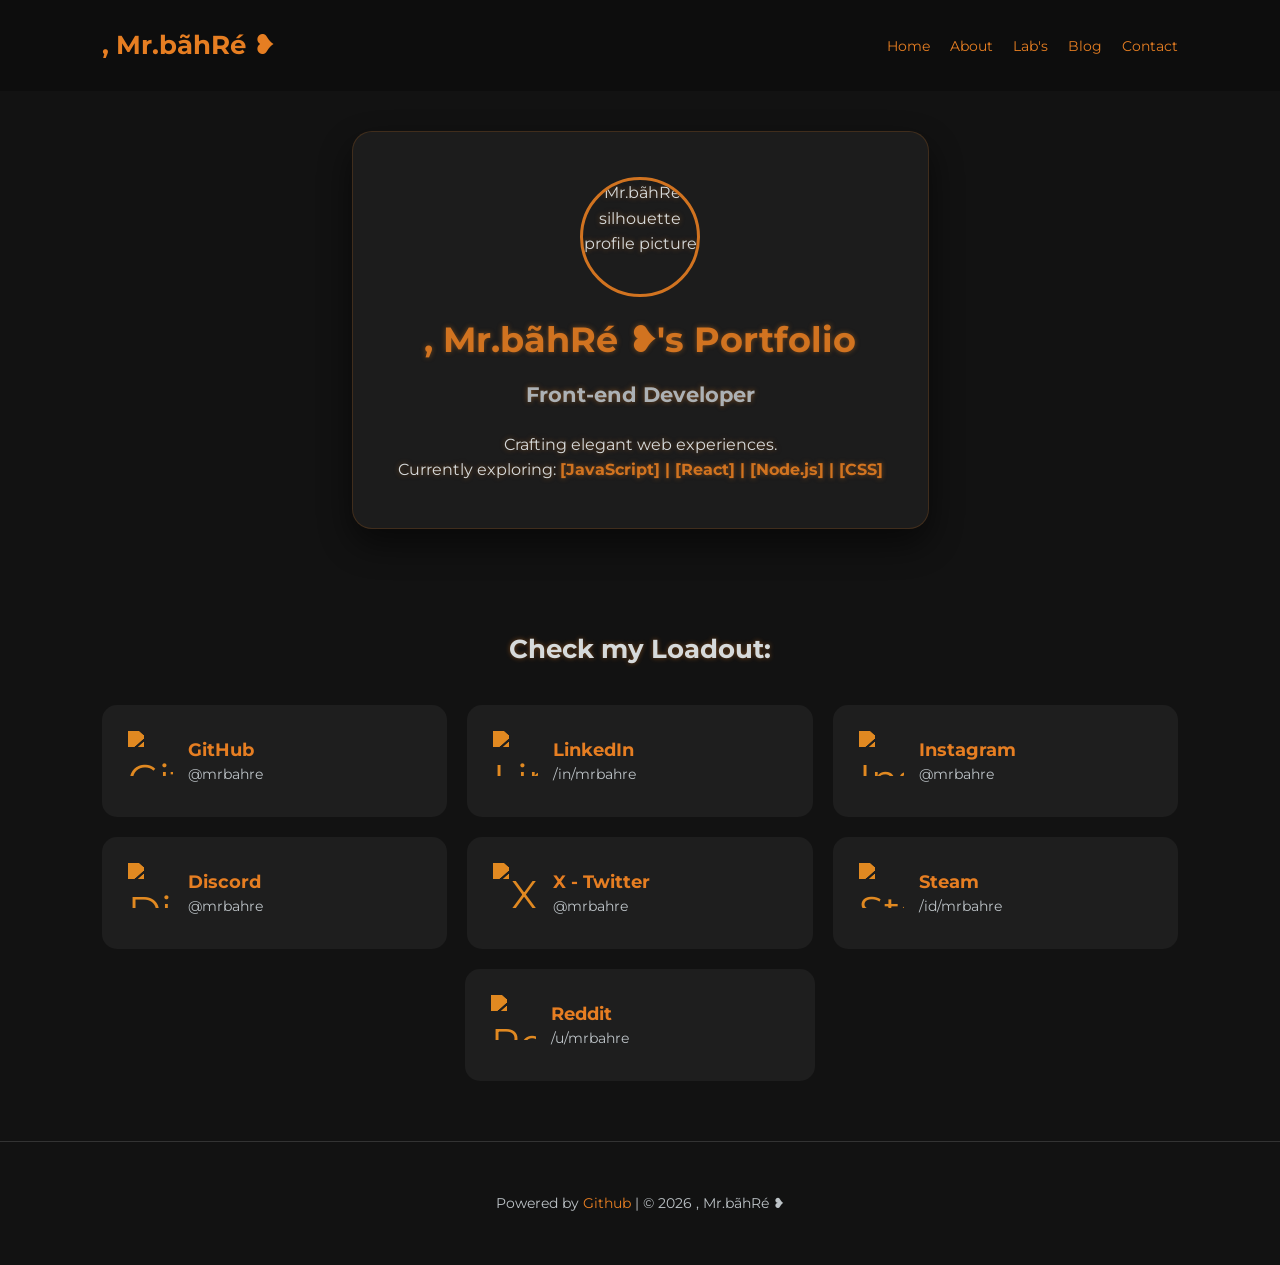
==== index.html @ 29792a6d "Add files via upload" ====
<!DOCTYPE html>
<html lang="en">
<head>
    <meta charset="UTF-8">
    <meta name="viewport" content="width=device-width, initial-scale=1.0">
    <title>Mr.bãhRé | Personal Website</title>
    <link rel="stylesheet" href="style.css">
    <link href="https://fonts.googleapis.com/css2?family=Tajawal:wght@400;700&family=Montserrat:wght@500;700&display=swap" rel="stylesheet">
</head>
<body>

    <header>
        <div class="logo"> , Mr.bãhRé ❥</div>
        <nav>
            <ul class="nav-links">
                <li><a href="index.html">Home</a></li>
                <li><a href="about.html">About</a></li>
                <li><a href="lab.html">Lab's</a></li>
                <li><a href="blog.html">Blog</a></li>
                <li><a href="contact.html">Contact</a></li>
            </ul>
        </nav>
    </header>
 
    <main>
        <section class="hero-section">
            <div class="bio-box">
                <div class="profile-icon-container">
                    <img src="pic/mainPic.jpg"  alt="Mr.bãhRé's silhouette profile picture" class="profile-pic">
                </div>
                <h1> , Mr.bãhRé ❥'s Portfolio</h1>
                <h2 class="subtitle">Front-end Developer</h2>
                <p class="description">
                    Crafting elegant web experiences.<br>
                    Currently exploring: <span class="orange-text">[JavaScript] | [React] | [Node.js] | [CSS]</span>
                </p>
            </div>
        </section>

        <section class="connect-section">
            <h3 id="Check_my_loadout">Check my Loadout:</h3>
            <div class="embed-grid">
                <a href="https://github.com/mrbahre" class="card" target="_blank">
                    <div class="card-icon"><img src="pic/github-mono.svg" alt="GitHub icon" class="social-icon"></div>
                    <div class="card-info"><h4>GitHub</h4><p>@mrbahre</p></div>
                </a>
                <a href="https://linkedin.com/in/mrbahre" class="card" target="_blank">
                    <div class="card-icon"><img src="pic/linkedin.svg" alt="LinkedIn icon" class="social-icon"></div>
                    <div class="card-info"><h4>LinkedIn</h4><p>/in/mrbahre</p></div>
                </a>
                <a href="https://www.instagram.com/mr.bahre/" class="card" target="_blank">
                    <div class="card-icon"><img src="pic/instagram-mono.svg" alt="Instagram icon" class="social-icon"></div>
                    <div class="card-info"><h4>Instagram</h4><p>@mrbahre</p></div>
                </a>
                <a href="https://discord.gg/4SfNv4Xn7c" class="card" target="_blank">
                    <div class="card-icon"><img src="pic/discord-mono.svg" alt="Discord icon" class="social-icon"></div>
                    <div class="card-info"><h4>Discord</h4><p>@mrbahre</p></div>
                </a>
                <a href="https://x.com/mrbahre" class="card" target="_blank">
                    <div class="card-icon"><img src="pic/x-mono.svg" alt="X (Twitter) icon" class="social-icon"></div>
                    <div class="card-info"><h4>X - Twitter</h4><p>@mrbahre</p></div>
                </a>
                <a href="https://steamcommunity.com/id/mrbahre" class="card" target="_blank">
                    <div class="card-icon"><img src="pic/steam-mono.svg" alt="Steam icon" class="social-icon"></div>
                    <div class="card-info"><h4>Steam</h4><p>/id/mrbahre</p></div>
                </a>
                <a href="https://www.reddit.com/user/mrbahre/" class="card reddit-card" target="_blank">
                    <div class="card-icon"><img src="pic/reddit-mono.svg" alt="Reddit icon" class="social-icon"></div>
                    <div class="card-info"><h4>Reddit</h4><p>/u/mrbahre</p></div>
                </a>
            </div>
        </section>
    </main>

    <footer>
         <p>Powered by <a href="https://github.com">Github</a> | © 2026 , Mr.bãhRé ❥</a></p>
    </footer>

</body>
</html>
---- style.css ----
/* الألوان والخطوط الأساسية */
:root {
    --bg-color: #121212;
    --card-bg: #1E1E1E;
    --accent-orange: #E67E22;
    --text-primary: #ECF0F1;
    --text-secondary: #BDC3C7;
}

* {
    margin: 0;
    padding: 0;
    box-sizing: border-box;
}

body {
    background-color: var(--bg-color);
    color: var(--text-primary);
    font-family: 'Montserrat', 'Tajawal', sans-serif;
    line-height: 1.6;
}

/* الترويسة (Header) */
header {
    display: flex;
    justify-content: space-between;
    align-items: center;
    padding: 25px 8%;
    background-color: rgba(0, 0, 0, 0.3);
}

.logo {
    font-size: 1.6rem;
    font-weight: bold;
    color: var(--accent-orange);
}

.nav-links {
    display: flex;
    list-style: none;
}

.nav-links li {
    margin-left: 20px;
}

.nav-links a {
    text-decoration: none;
    color: var(--accent-orange);
    font-size: 0.9rem;
    transition: 0.3s;
}

.nav-links a:hover {
    letter-spacing: 1px;
    filter: brightness(1.2);
    color: var(--text-primary);
}

/* قسم الـ Hero والـ Bio */
.hero-section {
    min-height: 50vh;
    display: flex;
    justify-content: center;
    align-items: center;
    padding: 40px 20px;
    opacity: 0.9;
    text-shadow: 0 0 5px rgba(230, 126, 34, 0.5);
}

.bio-box {
    background-color: var(--card-bg);
    padding: 45px;
    border-radius: 20px;
    text-align: center;
    border: 1px solid rgba(230, 126, 34, 0.2);
    box-shadow: 0 15px 35px rgba(0,0,0,0.6);
    max-width: 650px;
    animation: ledPulse 3s infinite ease-in-out;
    border: 1px solid rgba(230, 126, 34, 0.2);
}

/* تنسيق الـ Profile Picture لتكون دائرية ومناسبة */
.profile-icon-container {
    width: 120px;
    height: 120px;
    margin: 0 auto 15px; 
    border-radius: 50%; 
    overflow: hidden;
    border: 3px solid var(--accent-orange);
}

.profile-pic {
    width: 100%; /* اجعل الصورة تغطي الـ container بالكامل */
    height: 100%;
    object-fit: cover; /* تضمن أن الصورة تملأ الدائرة وتحافظ على أبعادها */
}

h1 {
    font-size: 2.2rem;
    color: var(--accent-orange);
    margin-bottom: 10px;
}

.subtitle {
    font-size: 1.3rem;
    color: var(--text-secondary);
    margin-bottom: 20px;
}

.orange-text {
    color: var(--accent-orange);
    font-weight: bold;
}

/*.cv-button {
    background-color: var(--accent-orange);
    color: white;
    border: none;
    padding: 14px 35px;
    border-radius: 8px;
    font-weight: bold;
    cursor: pointer;
    transition: 0.3s;
    font-size: 1rem;
}*/

.cv-button:hover {
    transform: scale(1.05);
    background-color: #D35400;
}

/* شبكة الروابط السبعة (Responsive Grid) */
.connect-section {
    padding: 60px 8%;
    text-align: center;
}

.connect-section h3 {
    margin-bottom: 35px;
    font-size: 1.6rem;
}

.embed-grid {
    display: flex;
    flex-wrap: wrap;
    justify-content: center;
    gap: 20px;
    max-width: 1200px;
    margin: 0 auto;
}

.card {
    background-color: var(--card-bg);
    padding: 25px;
    border-radius: 15px;
    text-decoration: none;
    color: white;
    display: flex;
    align-items: center;
    flex: 1 1 300px; /* يسمح للبطاقات بالتوسع والتقلص حسب حجم الشاشة */
    max-width: 350px; /* الحد الأقصى لعرض البطاقة */
    gap: 15px;
    border: 1.5px solid transparent;
    transition: 0.4s cubic-bezier(0.175, 0.885, 0.32, 1.275);
}

.card:hover {
    border-color: var(--accent-orange);
    transform: translateY(-8px);
    background-color: #252525;
    box-shadow: 0 10px 20px rgba(230, 126, 34, 0.2);
}

/* تمييز بطاقة Reddit السابعة */
.reddit-card {
    grid-column: span 1; 
}

/* تنسيق الأيقونات الاجتماعية ليكون موحد الحجم وبألوان احترافية (برتقالية) */
.card-icon {
    width: 45px; /* حجم موحد للـ container */
    height: 45px;
    display: flex;
    align-items: center;
    justify-content: center;
    flex-shrink: 0; /* منع الـ container من التقلص */
}

.social-icon {
    width: 100%; /* اجعل الصورة تغطي الـ container */
    height: 100%;
    object-fit: contain; /* للحفاظ على الأبعاد الأصلية للشعار داخل الـ container */
    max-width: 100%;
    max-height: 100%;
    /* حيلة CSS لجعل الشعارات ذات لون برتقالي موحد ومطابق للتصميم */
    /* هذا سيعمل حتى لو كانت الشعارات بالألوان الأصلية (مثل شعار Reddit البرتقالي أو شعار Steam الأزرق) */
    filter: brightness(0) saturate(100%) invert(56%) sepia(87%) saturate(1067%) hue-rotate(352deg) brightness(96%) contrast(83%);
    /* اللون البرتقالي هو #E67E22. هذا الفلتر يقرب هذا اللون. */
}

.card-info {
    text-align: left;
}

.card-info h4 {
    color: var(--accent-orange);
    font-size: 1.1rem;
}

.card-info p {
    font-size: 0.85rem;
    color: var(--text-secondary);
}

/* التذييل (Footer) */
footer {
    padding: 50px;
    text-align: center;
    border-top: 1px solid #333;
    font-size: 0.9rem;
    color: var(--text-secondary);
}

footer a {
    color: var(--accent-orange);
    text-decoration: none;
}

/* الهواتف: ترتيب العناصر فوق بعضها */
@media (max-width: 600px) {
    header {
        flex-direction: column;
        gap: 15px;
    }
    .embed-grid {
        grid-template-columns: 1fr;
    }
}
/* أنميشن التوهج*/
@keyframes ledPulse {
    0% {
        box-shadow: 0 0 15px rgba(230, 126, 34, 0.3);
    }
    50% {
        box-shadow: 0 0 35px rgba(230, 126, 34, 0.8);
    }
    100% {
        box-shadow: 0 0 15px rgba(230, 126, 34, 0.3);
    }
}
#Check_my_loadout {
    opacity: 0.9;
    text-shadow: 0 0 5px rgba(230, 126, 34, 0.5);
}



/*=========================================The blog section--------------------------------------------------*/
/* تنسيق الحاوية الأساسية لصفحة المدونة */
.blog-page-container {
    padding: 60px 8%;
    max-width: 1200px;
    margin: 0 auto;
}

/* حاوية البطاقات (Flexbox) */
.github-style-grid {
    display: flex;
    flex-wrap: wrap; /* يسمح للبطاقات بالنزول لسطر جديد إذا صغرت الشاشة */
    gap: 20px;
    margin-top: 30px;
}

/* تصميم البطاقة (تشبه GitHub Repo) */
.repo-card {
    display: flex; /* وضع الصورة والنص جنباً إلى جنب */
    align-items: flex-start; 
    flex: 1 1 450px; /* البطاقة تأخذ مساحة مرنة، ولا يقل عرضها عن 450px إن أمكن */
    background-color: var(--card-bg);
    border: 1px solid #30363d; /* لون إطار خفيف يشبه GitHub الداكن */
    border-radius: 8px;
    padding: 20px;
    text-decoration: none;
    transition: 0.4s cubic-bezier(0.175, 0.885, 0.32, 1.275);
}

.repo-card:hover {
    border-color: var(--accent-orange);
    background-color: #252525;
    transform: translateY(-8px);
    box-shadow: 0 10px 20px rgba(230, 126, 34, 0.15);
}

/* الصورة التوضيحية على اليسار */
.repo-img-box {
    flex-shrink: 0; /* يمنع الصورة من الانضغاط */
    width: 60px;
    height: 60px;
    margin-right: 20px; /* مسافة بين الصورة والنص (لأن الاتجاه ltr) */
    background-color: #2d333b;
    border-radius: 6px;
    overflow: hidden;
    display: flex;
    justify-content: center;
    align-items: center;
}

.repo-img-box img {
    width: 70%;
    height: 70%;
    object-fit: contain;
}

/* محتوى البطاقة (العنوان والوصف) */
.repo-content {
    display: flex;
    flex-direction: column;
}

.repo-title {
    color: var(--accent-orange);
    font-size: 1.2rem;
    margin-bottom: 8px;
    font-weight: bold;
}

.repo-desc {
    color: var(--text-secondary);
    font-size: 0.9rem;
    line-height: 1.5;
    margin-bottom: 15px;
}

/* التاجز (Tags) في أسفل البطاقة */
.repo-tags {
    display: flex;
    gap: 10px;
}

.tag {
    font-size: 0.75rem;
    color: #8b949e;
    border: 1px solid #30363d;
    padding: 3px 10px;
    border-radius: 12px;
    font-family: 'Courier New', monospace;
}

/* تجاوب البطاقات مع شاشات الهواتف */
@media (max-width: 600px) {
    .repo-card {
        flex-direction: column; /* جعل الصورة فوق النص في الموبايل */
        flex: 1 1 100%;
    }
    .repo-img-box {
        margin-right: 0;
        margin-bottom: 15px;
    }
}
.repo-desc {
    display: -webkit-box;
    -webkit-line-clamp: 3; /* يحدد عدد الأسطر التي تظهر (مثلاً 3 أسطر فقط ثم ...) */
    -webkit-box-orient: vertical;
    overflow: hidden;
}

/*--------------------------------------content of blogs--------------------------------------------------*/
.post-page {
    background-color: #0d1117;
}

.post-content-container {
    width: 90%;
    max-width: 1400px;
    margin: 40px auto;
    padding: 0 25px;
    background-color: var(--card-bg);
    border-radius: 20px;
    padding: 60px 40px;
}

.post-header {
    text-align: center;
    margin-bottom: 50px;
    border-bottom: 1px solid #30363d;
    padding-bottom: 30px;
}

.post-category {
    color: var(--accent-orange);
    text-transform: uppercase;
    font-size: 0.8rem;
    letter-spacing: 2px;
}

.post-main-title {
    font-size: 3rem;
    margin: 15px 0;
    line-height: 1.2;
    display: flex;
    text-align: center;
    font-size: 3.5rem;
    line-height: 1.2;
    margin: 20px 0; 
    color: var(--accent-orange);
    width: 100%; 
}
@media (max-width: 768px) {
    .post-main-title {
        font-size: 2rem; 
    }
    .post-header-container {
        width: 95%; 
        padding: 40px 20px; 
    }
}

.post-meta {
    color: #8b949e;
    font-size: 0.9rem;
}

/* جسم المقال */
.full-post-body {
    font-size: 1.15rem;
    line-height: 1.8;
    color: #c9d1d9;
}

.full-post-body h2 {
    color: var(--accent-orange);
    margin: 40px 0 20px;
    font-size: 1.8rem;
}

.full-post-body p {
    margin-bottom: 25px;
}

.full-post-body blockquote {
    border-left: 4px solid var(--accent-orange);
    padding: 20px;
    background: #161b22;
    font-style: italic;
    margin: 30px 0;
}

/* الجدول التاريخي */
.history-table {
    width: 100%;
    border-collapse: collapse;
    margin: 30px 0;
}

.history-table th, .history-table td {
    border: 1px solid #30363d;
    padding: 15px;
    text-align: left;
}

.history-table th {
    background-color: #161b22;
    color: var(--accent-orange);
}

/* كود برمجي (Inline Code) */
code {
    font-family: 'Fira Code', monospace;
    background: #2d333b;
    padding: 2px 6px;
    border-radius: 4px;
    color: #ff7b72;
}


/*--------------------------------------About Page Styles--------------------------------------------------*/

/* حاوية الـ Terminal الرئيسية */
.terminal-container {
    margin-top: 20px; 
    margin-bottom: 50px;
    background-color: var(--bg-tertiary); 
    border: 1px solid var(--border-color); 
    border-radius: 12px;
    overflow: hidden;
    box-shadow: 0 10px 30px rgba(0,0,0,0.5);
}
.terminal-header {
    background-color: var(--bg-secondary); 
    padding: 12px 20px;
    border-bottom: 1px solid var(--border-color);
    display: flex;
    align-items: center;
}
.terminal-buttons {
    display: flex;
    gap: 8px;
    margin-right: 20px;
}

.terminal-buttons span {
    width: 12px;
    height: 12px;
    border-radius: 50%;
}
/* تأثير ألوان الأزرار الحقيقية */
.terminal-buttons .close { background-color: #ff5f56; }
.terminal-buttons .minimize { background-color: #ffbd2e; }
.terminal-buttons .maximize { background-color: #27c93f; }

.terminal-title {
    /* استخدام الرمادي الفاتح للنص الفرعي */
    color: var(--text-secondary); 
    font-size: 0.9rem;
    flex-grow: 1;
    text-align: center;
}

/* جسم الـ Terminal (الأسطر البرمجية) */
.terminal-body {
    padding: 25px;
    color: var(--text-primary); 
    line-height: 1.6;
}

/* الـ Prompt ($) والمؤشر */
.prompt {
    /* استخدام البرتقالي الفانسي الخاص بنا (Accent Orange) */
    color: var(--accent-orange); 
    font-weight: bold;
    margin-right: 8px;
}

/* الاستجابة (النصوص الناتجة) */
.response {
    margin-left: 20px;
    margin-bottom: 20px;
    color: var(--text-secondary); 
    margin-bottom: 20px;
}

/* الاستجابة الروابط */
.response-link {
    margin-left: 20px;
    margin-bottom: 0;
}

.response-link a {
    /* لون أزرق هادئ مستقر للروابط داخل الـ Terminal (لم يحدد له var) */
    color: #58a6ff; 
    text-decoration: none;
}

.response-link a:hover {
    text-decoration: underline;
}

/* الاقتباس */
.response.quote {
    /* الاقتباس بالبرتقالي الفانسي */
    color: var(--accent-orange); 
    font-style: italic;
}

/* المؤشر الوامض (Cursor) */
.cursor {
    display: inline-block;
    width: 8px;
    
    /* المؤشر بالبرتقالي الفانسي */
    background-color: var(--accent-orange); 
    
    animation: blink 1s infinite;
}

@keyframes blink {
    50% { opacity: 0; }
}

/* ضمان استخدام خط monospace في كل مكان داخل الـ Terminal */
.monospace {
    font-family: 'Courier New', Courier, monospace;
}
/* نصوص الحالة (تحميل النظام) - برتقالي نيون خفيف */
.status-load {
    color: var(--accent-orange);
    opacity: 0.8;
    margin-bottom: 5px;
}

/* نصوص النجاح (السجل) - رمادي فاتح */
.response.status-success {
    color: var(--text-secondary); /* رمادي فاتح للإجابات */
}

/* نصوص الجلب (الـ API) - أزرق هادئ (نفس لون الروابط) */
.response.status-fetch {
    color: #58a6ff; 
}

/* رسالة الختام - رمادي متوسط */
.response.status-final {
    color: var(--text-secondary);
    font-style: italic;
    margin-top: 20px;
}

/**--------------------------------------Lab Page Styles--------------------------------------------------*/

/* --- تنسيقات المشاريع (The Lab) الموحدة (باستخدام var) --- */

.projects-container {
    margin-top: 100px;
    margin-bottom: 50px;
    padding: 0 20px;
}

.lab-status {
    color: var(--accent-orange);
    opacity: 0.8;
    margin-bottom: 30px;
}

/* --- الـ CSS Grid المكونة من 3 أعمدة --- */
.projects-grid {
    display: grid;
    grid-template-columns: repeat(3, 1fr); /* 3 أعمدة متساوية */
    gap: 30px; /* المسافة بين البطاقات */
}

/* --- بطاقة المشروع الأساسية --- */
.project-card {
    background-color: var(--bg-tertiary); /* رمادي فانسي داكن */
    border: 1px solid var(--border-color); /* حدود رمادية متوسطة */
    border-radius: 12px;
    padding: 25px;
    display: flex;
    flex-direction: column;
    justify-content: space-between;
    transition: all 0.3s ease;
    box-shadow: 0 4px 15px rgba(0,0,0,0.3);
}

/* تأثير التوهج عند مرور الفأرة (Glow) */
.project-card:hover {
    border-color: var(--accent-orange); /* الحدود تصبح برتقالية */
    transform: translateY(-5px); /* البطاقة ترتفع قليلاً */
    box-shadow: 0 10px 30px rgba(var(--accent-orange-rgb), 0.3); /* توهج برتقالي */
}

.card-header {
    display: flex;
    justify-content: space-between;
    align-items: center;
    margin-bottom: 15px;
}

.card-header h3 {
    color: var(--accent-orange);
    font-size: 1.2rem;
    margin: 0;
}

/* تات المهارات (اللغة) */
.tech-stack span {
    font-size: 0.8rem;
    color: var(--text-secondary);
    margin-right: 8px;
}

.card-desc p {
    color: var(--text-primary);
    line-height: 1.5;
    margin-top: 10px;
}

/* --- الأزرار الموحدة (باستخدام var) --- */
.card-actions {
    display: flex;
    gap: 15px;
    margin-top: 20px;
}

/* الزر الأساسي (Demo) */
.btn-primary {
    background-color: var(--accent-orange);
    color: #111; /* نص داكن على خلفية برتقالية */
    padding: 10px 18px;
    border-radius: 6px;
    text-decoration: none;
    font-weight: bold;
    border: 2px solid var(--accent-orange);
    transition: background 0.3s ease;
}

.btn-primary:hover {
    background-color: rgba(var(--accent-orange-rgb), 0.8);
}

/* الزر الفرعي (Code) */
.btn-outline {
    background-color: transparent;
    color: var(--text-secondary);
    padding: 10px 18px;
    border-radius: 6px;
    text-decoration: none;
    font-weight: bold;
    border: 2px solid var(--border-color); /* حدود رمادية */
    transition: all 0.3s ease;
}

.btn-outline:hover {
    color: var(--text-primary);
    border-color: var(--text-primary);
    background-color: var(--bg-secondary);
}

/* --- تاغات الحالة --- */
.status-tag {
    font-size: 0.75rem;
    padding: 4px 10px;
    border-radius: 20px;
    font-weight: bold;
}

.status-tag.stable {
    background-color: #2ea44f; /* أخضر ستايل جيت هاب */
    color: #fff;
}
.status-tag.beta {
    background-color: var(--accent-orange); /* برتقالي فانسي الخاص بنا */
    color: #111;
}
.status-tag.experiment {
    background-color: #fca321; /* برتقالي داكن */
    color: #fff;
}
.status-tag.ui-project {
    background-color: #58a6ff; /* أزرق ستايل جيت هاب */
    color: #fff;
}

/* تحسينات لضمان التناسق (Responsive Grid) - اختيارية */
@media (max-width: 900px) {
    .projects-grid {
        grid-template-columns: repeat(2, 1fr); /* عمودين في الشاشات الأصغر */
    }
}
@media (max-width: 600px) {
    .projects-grid {
        grid-template-columns: 1fr; /* عمود واحد في الشاشات الصغيرة جداً */
    }
}


/*--------------------------------------Contact Page Styles--------------------------------------------------*/
/* --- تنسيقات صفحة التواصل (Contact Node) --- */

.contact-container {
    margin-top: 100px;
    text-align: center;
}

.section-subtitle {
    color: var(--text-secondary);
    margin-bottom: 40px;
    font-size: 0.9rem;
}

.contact-grid {
    display: grid;
    grid-template-columns: repeat(3, 1fr);
    gap: 25px;
    margin-bottom: 50px;
}

/* تصميم الكارت كزر تفاعلي */
.contact-card {
    background-color: var(--bg-tertiary);
    border: 1px solid var(--border-color);
    padding: 30px;
    border-radius: 15px;
    text-decoration: none;
    transition: all 0.3s cubic-bezier(0.175, 0.885, 0.32, 1.275);
    display: flex;
    flex-direction: column;
    align-items: center;
}

.contact-card:hover {
    transform: scale(1.05);
    border-color: var(--accent-orange);
    box-shadow: 0 0 20px rgba(var(--accent-orange-rgb), 0.2);
}

.card-icon {
    font-size: 2.5rem;
    margin-bottom: 15px;
}

.contact-card h3 {
    color: var(--accent-orange);
    margin-bottom: 10px;
}

.contact-card p {
    color: var(--text-secondary);
    font-size: 0.85rem;
    margin-bottom: 15px;
}

.card-status {
    font-size: 0.8rem;
    color: var(--text-primary);
    background: var(--bg-secondary);
    padding: 5px 12px;
    border-radius: 5px;
}

/* بار الروابط السفلية */
.social-links-bar {
    margin-top: 30px;
    color: var(--text-secondary);
    font-size: 0.9rem;
}

.social-links-bar a {
    color: var(--text-primary);
    text-decoration: none;
    margin: 0 10px;
    transition: color 0.3s;
}

.social-links-bar a:hover {
    color: var(--accent-orange);
}

/* تحسين الاستجابة للموبايل */
@media (max-width: 800px) {
    .contact-grid { grid-template-columns: 1fr; }
}
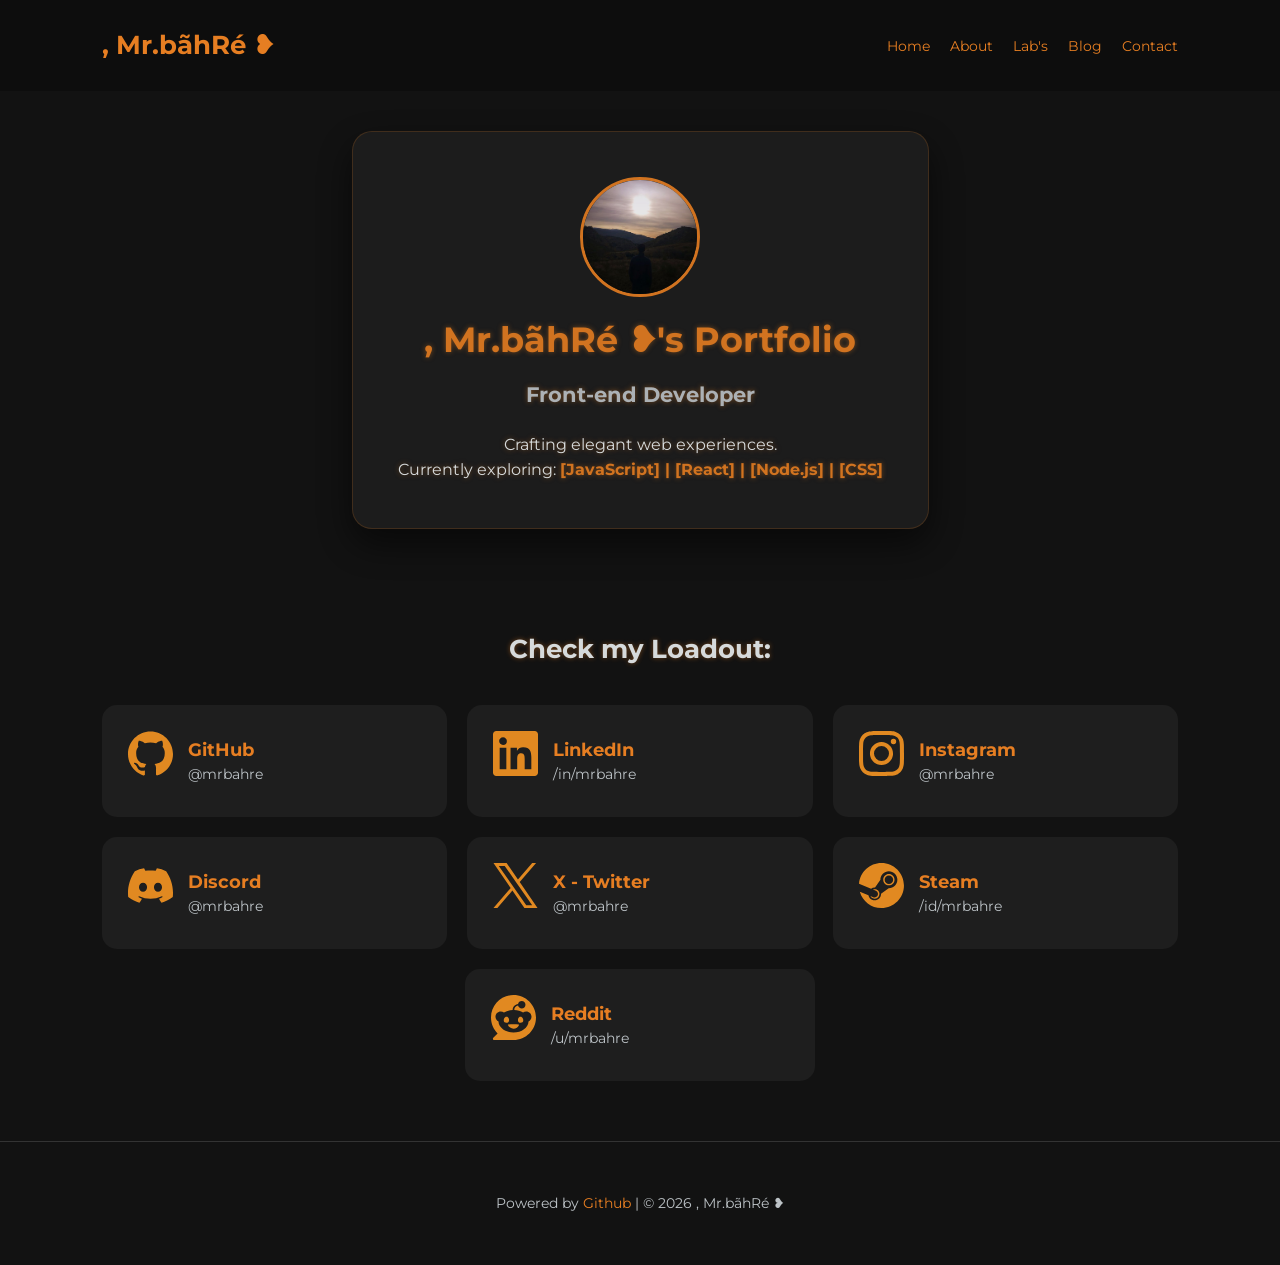
==== commit b0c3951b: "Initial commit" ====
--- a/index.html
+++ b/index.html
@@ -1,80 +1,98 @@
-<!DOCTYPE html>
-<html lang="en">
-<head>
-    <meta charset="UTF-8">
-    <meta name="viewport" content="width=device-width, initial-scale=1.0">
-    <title>Mr.bãhRé | Personal Website</title>
-    <link rel="stylesheet" href="style.css">
-    <link href="https://fonts.googleapis.com/css2?family=Tajawal:wght@400;700&family=Montserrat:wght@500;700&display=swap" rel="stylesheet">
-</head>
-<body>
-
-    <header>
-        <div class="logo"> , Mr.bãhRé ❥</div>
-        <nav>
-            <ul class="nav-links">
-                <li><a href="index.html">Home</a></li>
-                <li><a href="about.html">About</a></li>
-                <li><a href="lab.html">Lab's</a></li>
-                <li><a href="blog.html">Blog</a></li>
-                <li><a href="contact.html">Contact</a></li>
-            </ul>
-        </nav>
-    </header>
- 
-    <main>
-        <section class="hero-section">
-            <div class="bio-box">
-                <div class="profile-icon-container">
-                    <img src="pic/mainPic.jpg"  alt="Mr.bãhRé's silhouette profile picture" class="profile-pic">
-                </div>
-                <h1> , Mr.bãhRé ❥'s Portfolio</h1>
-                <h2 class="subtitle">Front-end Developer</h2>
-                <p class="description">
-                    Crafting elegant web experiences.<br>
-                    Currently exploring: <span class="orange-text">[JavaScript] | [React] | [Node.js] | [CSS]</span>
-                </p>
-            </div>
-        </section>
-
-        <section class="connect-section">
-            <h3 id="Check_my_loadout">Check my Loadout:</h3>
-            <div class="embed-grid">
-                <a href="https://github.com/mrbahre" class="card" target="_blank">
-                    <div class="card-icon"><img src="pic/github-mono.svg" alt="GitHub icon" class="social-icon"></div>
-                    <div class="card-info"><h4>GitHub</h4><p>@mrbahre</p></div>
-                </a>
-                <a href="https://linkedin.com/in/mrbahre" class="card" target="_blank">
-                    <div class="card-icon"><img src="pic/linkedin.svg" alt="LinkedIn icon" class="social-icon"></div>
-                    <div class="card-info"><h4>LinkedIn</h4><p>/in/mrbahre</p></div>
-                </a>
-                <a href="https://www.instagram.com/mr.bahre/" class="card" target="_blank">
-                    <div class="card-icon"><img src="pic/instagram-mono.svg" alt="Instagram icon" class="social-icon"></div>
-                    <div class="card-info"><h4>Instagram</h4><p>@mrbahre</p></div>
-                </a>
-                <a href="https://discord.gg/4SfNv4Xn7c" class="card" target="_blank">
-                    <div class="card-icon"><img src="pic/discord-mono.svg" alt="Discord icon" class="social-icon"></div>
-                    <div class="card-info"><h4>Discord</h4><p>@mrbahre</p></div>
-                </a>
-                <a href="https://x.com/mrbahre" class="card" target="_blank">
-                    <div class="card-icon"><img src="pic/x-mono.svg" alt="X (Twitter) icon" class="social-icon"></div>
-                    <div class="card-info"><h4>X - Twitter</h4><p>@mrbahre</p></div>
-                </a>
-                <a href="https://steamcommunity.com/id/mrbahre" class="card" target="_blank">
-                    <div class="card-icon"><img src="pic/steam-mono.svg" alt="Steam icon" class="social-icon"></div>
-                    <div class="card-info"><h4>Steam</h4><p>/id/mrbahre</p></div>
-                </a>
-                <a href="https://www.reddit.com/user/mrbahre/" class="card reddit-card" target="_blank">
-                    <div class="card-icon"><img src="pic/reddit-mono.svg" alt="Reddit icon" class="social-icon"></div>
-                    <div class="card-info"><h4>Reddit</h4><p>/u/mrbahre</p></div>
-                </a>
-            </div>
-        </section>
-    </main>
-
-    <footer>
-         <p>Powered by <a href="https://github.com">Github</a> | © 2026 , Mr.bãhRé ❥</a></p>
-    </footer>
-
-</body>
+<!DOCTYPE html>
+<html lang="en">
+<head>
+    <meta charset="UTF-8">
+    <meta name="viewport" content="width=device-width, initial-scale=1.0">
+    <title>Mr.bãhRé | Personal Website</title>
+    <link rel="stylesheet" href="style.css">
+    <link href="https://fonts.googleapis.com/css2?family=Tajawal:wght@400;700&family=Montserrat:wght@500;700&display=swap" rel="stylesheet">
+    <link rel="icon" href="data:image/svg+xml,<svg xmlns=%22http://www.w3.org/2000/svg%22 viewBox=%220 0 100 100%22><text y=%22.9em%22 font-size=%2290%22>💡</text></svg>">
+<!-- SEO Primary -->
+    <meta name="title" content="Mr.bãhRé | Frontend UI Architect & UX Designer">
+    <meta name="description" content="Explore the digital lab of Mr.bãhRé. Specializing in interactive Terminal UIs, CSS animations, and high-end Discord community design.">
+    <meta name="keywords" content="Frontend Developer, UI/UX Design, CSS Art, Discord Server Architect, Web Development, Portfolio">
+
+<!-- Open Graph (For Discord/Facebook Previews) -->
+    <meta property="og:type" content="website">
+    <meta property="og:url" content="[https://mrbahre.github.io/My_WebSite/](https://mrbahre.github.io/My_WebSite/)">
+    <meta property="og:title" content="Mr.bãhRé's Digital Lab 💡">
+    <meta property="og:description" content="Step into a terminal-inspired world of frontend magic. Check my latest UI/UX experiments.">
+    <meta property="og:image" content="pic/mainPic.jpg"> 
+
+<!-- Twitter -->
+    <meta property="twitter:card" content="summary_large_image">
+    <meta property="twitter:title" content="Mr.bãhRé | UI/UX Architect">
+    <meta property="twitter:description" content="Building the future of web interfaces. Live logs and projects inside.">
+    <meta property="twitter:image" content="pic/mainPic.jpg">
+</head>
+<body>
+
+    <header>
+        <div class="logo"> , Mr.bãhRé ❥</div>
+        <nav>
+            <ul class="nav-links">
+                <li><a href="index.html">Home</a></li>
+                <li><a href="about.html">About</a></li>
+                <li><a href="lab.html">Lab's</a></li>
+                <li><a href="blog.html">Blog</a></li>
+                <li><a href="contact.html">Contact</a></li>
+            </ul>
+        </nav>
+    </header>
+ 
+    <main>
+        <section class="hero-section">
+            <div class="bio-box">
+                <div class="profile-icon-container">
+                    <img src="pic/mainPic.jpg"  alt="Mr.bãhRé's silhouette profile picture" class="profile-pic">
+                </div>
+                <h1> , Mr.bãhRé ❥'s Portfolio</h1>
+                <h2 class="subtitle">Front-end Developer</h2>
+                <p class="description">
+                    Crafting elegant web experiences.<br>
+                    Currently exploring: <span class="orange-text">[JavaScript] | [React] | [Node.js] | [CSS]</span>
+                </p>
+            </div>
+        </section>
+
+        <section class="connect-section">
+            <h3 id="Check_my_loadout">Check my Loadout:</h3>
+            <div class="embed-grid">
+                <a href="https://github.com/mrbahre" class="card" target="_blank">
+                    <div class="card-icon"><img src="pic/github-mono.svg" alt="GitHub icon" class="social-icon"></div>
+                    <div class="card-info"><h4>GitHub</h4><p>@mrbahre</p></div>
+                </a>
+                <a href="https://linkedin.com/in/mrbahre" class="card" target="_blank">
+                    <div class="card-icon"><img src="pic/linkedin.svg" alt="LinkedIn icon" class="social-icon"></div>
+                    <div class="card-info"><h4>LinkedIn</h4><p>/in/mrbahre</p></div>
+                </a>
+                <a href="https://www.instagram.com/mr.bahre/" class="card" target="_blank">
+                    <div class="card-icon"><img src="pic/instagram-mono.svg" alt="Instagram icon" class="social-icon"></div>
+                    <div class="card-info"><h4>Instagram</h4><p>@mrbahre</p></div>
+                </a>
+                <a href="https://discord.gg/4SfNv4Xn7c" class="card" target="_blank">
+                    <div class="card-icon"><img src="pic/discord-mono.svg" alt="Discord icon" class="social-icon"></div>
+                    <div class="card-info"><h4>Discord</h4><p>@mrbahre</p></div>
+                </a>
+                <a href="https://x.com/mrbahre" class="card" target="_blank">
+                    <div class="card-icon"><img src="pic/x-mono.svg" alt="X (Twitter) icon" class="social-icon"></div>
+                    <div class="card-info"><h4>X - Twitter</h4><p>@mrbahre</p></div>
+                </a>
+                <a href="https://steamcommunity.com/id/mrbahre" class="card" target="_blank">
+                    <div class="card-icon"><img src="pic/steam-mono.svg" alt="Steam icon" class="social-icon"></div>
+                    <div class="card-info"><h4>Steam</h4><p>/id/mrbahre</p></div>
+                </a>
+                <a href="https://www.reddit.com/user/mrbahre/" class="card reddit-card" target="_blank">
+                    <div class="card-icon"><img src="pic/reddit-mono.svg" alt="Reddit icon" class="social-icon"></div>
+                    <div class="card-info"><h4>Reddit</h4><p>/u/mrbahre</p></div>
+                </a>
+            </div>
+        </section>
+    </main>
+
+    <footer>
+         <p>Powered by <a href="https://github.com">Github</a> | © 2026 , Mr.bãhRé ❥</a></p>
+    </footer>
+
+</body>
 </html>
--- a/style.css
+++ b/style.css
@@ -1,842 +1,842 @@
-/* الألوان والخطوط الأساسية */
-:root {
-    --bg-color: #121212;
-    --card-bg: #1E1E1E;
-    --accent-orange: #E67E22;
-    --text-primary: #ECF0F1;
-    --text-secondary: #BDC3C7;
-}
-
-* {
-    margin: 0;
-    padding: 0;
-    box-sizing: border-box;
-}
-
-body {
-    background-color: var(--bg-color);
-    color: var(--text-primary);
-    font-family: 'Montserrat', 'Tajawal', sans-serif;
-    line-height: 1.6;
-}
-
-/* الترويسة (Header) */
-header {
-    display: flex;
-    justify-content: space-between;
-    align-items: center;
-    padding: 25px 8%;
-    background-color: rgba(0, 0, 0, 0.3);
-}
-
-.logo {
-    font-size: 1.6rem;
-    font-weight: bold;
-    color: var(--accent-orange);
-}
-
-.nav-links {
-    display: flex;
-    list-style: none;
-}
-
-.nav-links li {
-    margin-left: 20px;
-}
-
-.nav-links a {
-    text-decoration: none;
-    color: var(--accent-orange);
-    font-size: 0.9rem;
-    transition: 0.3s;
-}
-
-.nav-links a:hover {
-    letter-spacing: 1px;
-    filter: brightness(1.2);
-    color: var(--text-primary);
-}
-
-/* قسم الـ Hero والـ Bio */
-.hero-section {
-    min-height: 50vh;
-    display: flex;
-    justify-content: center;
-    align-items: center;
-    padding: 40px 20px;
-    opacity: 0.9;
-    text-shadow: 0 0 5px rgba(230, 126, 34, 0.5);
-}
-
-.bio-box {
-    background-color: var(--card-bg);
-    padding: 45px;
-    border-radius: 20px;
-    text-align: center;
-    border: 1px solid rgba(230, 126, 34, 0.2);
-    box-shadow: 0 15px 35px rgba(0,0,0,0.6);
-    max-width: 650px;
-    animation: ledPulse 3s infinite ease-in-out;
-    border: 1px solid rgba(230, 126, 34, 0.2);
-}
-
-/* تنسيق الـ Profile Picture لتكون دائرية ومناسبة */
-.profile-icon-container {
-    width: 120px;
-    height: 120px;
-    margin: 0 auto 15px; 
-    border-radius: 50%; 
-    overflow: hidden;
-    border: 3px solid var(--accent-orange);
-}
-
-.profile-pic {
-    width: 100%; /* اجعل الصورة تغطي الـ container بالكامل */
-    height: 100%;
-    object-fit: cover; /* تضمن أن الصورة تملأ الدائرة وتحافظ على أبعادها */
-}
-
-h1 {
-    font-size: 2.2rem;
-    color: var(--accent-orange);
-    margin-bottom: 10px;
-}
-
-.subtitle {
-    font-size: 1.3rem;
-    color: var(--text-secondary);
-    margin-bottom: 20px;
-}
-
-.orange-text {
-    color: var(--accent-orange);
-    font-weight: bold;
-}
-
-/*.cv-button {
-    background-color: var(--accent-orange);
-    color: white;
-    border: none;
-    padding: 14px 35px;
-    border-radius: 8px;
-    font-weight: bold;
-    cursor: pointer;
-    transition: 0.3s;
-    font-size: 1rem;
-}*/
-
-.cv-button:hover {
-    transform: scale(1.05);
-    background-color: #D35400;
-}
-
-/* شبكة الروابط السبعة (Responsive Grid) */
-.connect-section {
-    padding: 60px 8%;
-    text-align: center;
-}
-
-.connect-section h3 {
-    margin-bottom: 35px;
-    font-size: 1.6rem;
-}
-
-.embed-grid {
-    display: flex;
-    flex-wrap: wrap;
-    justify-content: center;
-    gap: 20px;
-    max-width: 1200px;
-    margin: 0 auto;
-}
-
-.card {
-    background-color: var(--card-bg);
-    padding: 25px;
-    border-radius: 15px;
-    text-decoration: none;
-    color: white;
-    display: flex;
-    align-items: center;
-    flex: 1 1 300px; /* يسمح للبطاقات بالتوسع والتقلص حسب حجم الشاشة */
-    max-width: 350px; /* الحد الأقصى لعرض البطاقة */
-    gap: 15px;
-    border: 1.5px solid transparent;
-    transition: 0.4s cubic-bezier(0.175, 0.885, 0.32, 1.275);
-}
-
-.card:hover {
-    border-color: var(--accent-orange);
-    transform: translateY(-8px);
-    background-color: #252525;
-    box-shadow: 0 10px 20px rgba(230, 126, 34, 0.2);
-}
-
-/* تمييز بطاقة Reddit السابعة */
-.reddit-card {
-    grid-column: span 1; 
-}
-
-/* تنسيق الأيقونات الاجتماعية ليكون موحد الحجم وبألوان احترافية (برتقالية) */
-.card-icon {
-    width: 45px; /* حجم موحد للـ container */
-    height: 45px;
-    display: flex;
-    align-items: center;
-    justify-content: center;
-    flex-shrink: 0; /* منع الـ container من التقلص */
-}
-
-.social-icon {
-    width: 100%; /* اجعل الصورة تغطي الـ container */
-    height: 100%;
-    object-fit: contain; /* للحفاظ على الأبعاد الأصلية للشعار داخل الـ container */
-    max-width: 100%;
-    max-height: 100%;
-    /* حيلة CSS لجعل الشعارات ذات لون برتقالي موحد ومطابق للتصميم */
-    /* هذا سيعمل حتى لو كانت الشعارات بالألوان الأصلية (مثل شعار Reddit البرتقالي أو شعار Steam الأزرق) */
-    filter: brightness(0) saturate(100%) invert(56%) sepia(87%) saturate(1067%) hue-rotate(352deg) brightness(96%) contrast(83%);
-    /* اللون البرتقالي هو #E67E22. هذا الفلتر يقرب هذا اللون. */
-}
-
-.card-info {
-    text-align: left;
-}
-
-.card-info h4 {
-    color: var(--accent-orange);
-    font-size: 1.1rem;
-}
-
-.card-info p {
-    font-size: 0.85rem;
-    color: var(--text-secondary);
-}
-
-/* التذييل (Footer) */
-footer {
-    padding: 50px;
-    text-align: center;
-    border-top: 1px solid #333;
-    font-size: 0.9rem;
-    color: var(--text-secondary);
-}
-
-footer a {
-    color: var(--accent-orange);
-    text-decoration: none;
-}
-
-/* الهواتف: ترتيب العناصر فوق بعضها */
-@media (max-width: 600px) {
-    header {
-        flex-direction: column;
-        gap: 15px;
-    }
-    .embed-grid {
-        grid-template-columns: 1fr;
-    }
-}
-/* أنميشن التوهج*/
-@keyframes ledPulse {
-    0% {
-        box-shadow: 0 0 15px rgba(230, 126, 34, 0.3);
-    }
-    50% {
-        box-shadow: 0 0 35px rgba(230, 126, 34, 0.8);
-    }
-    100% {
-        box-shadow: 0 0 15px rgba(230, 126, 34, 0.3);
-    }
-}
-#Check_my_loadout {
-    opacity: 0.9;
-    text-shadow: 0 0 5px rgba(230, 126, 34, 0.5);
-}
-
-
-
-/*=========================================The blog section--------------------------------------------------*/
-/* تنسيق الحاوية الأساسية لصفحة المدونة */
-.blog-page-container {
-    padding: 60px 8%;
-    max-width: 1200px;
-    margin: 0 auto;
-}
-
-/* حاوية البطاقات (Flexbox) */
-.github-style-grid {
-    display: flex;
-    flex-wrap: wrap; /* يسمح للبطاقات بالنزول لسطر جديد إذا صغرت الشاشة */
-    gap: 20px;
-    margin-top: 30px;
-}
-
-/* تصميم البطاقة (تشبه GitHub Repo) */
-.repo-card {
-    display: flex; /* وضع الصورة والنص جنباً إلى جنب */
-    align-items: flex-start; 
-    flex: 1 1 450px; /* البطاقة تأخذ مساحة مرنة، ولا يقل عرضها عن 450px إن أمكن */
-    background-color: var(--card-bg);
-    border: 1px solid #30363d; /* لون إطار خفيف يشبه GitHub الداكن */
-    border-radius: 8px;
-    padding: 20px;
-    text-decoration: none;
-    transition: 0.4s cubic-bezier(0.175, 0.885, 0.32, 1.275);
-}
-
-.repo-card:hover {
-    border-color: var(--accent-orange);
-    background-color: #252525;
-    transform: translateY(-8px);
-    box-shadow: 0 10px 20px rgba(230, 126, 34, 0.15);
-}
-
-/* الصورة التوضيحية على اليسار */
-.repo-img-box {
-    flex-shrink: 0; /* يمنع الصورة من الانضغاط */
-    width: 60px;
-    height: 60px;
-    margin-right: 20px; /* مسافة بين الصورة والنص (لأن الاتجاه ltr) */
-    background-color: #2d333b;
-    border-radius: 6px;
-    overflow: hidden;
-    display: flex;
-    justify-content: center;
-    align-items: center;
-}
-
-.repo-img-box img {
-    width: 70%;
-    height: 70%;
-    object-fit: contain;
-}
-
-/* محتوى البطاقة (العنوان والوصف) */
-.repo-content {
-    display: flex;
-    flex-direction: column;
-}
-
-.repo-title {
-    color: var(--accent-orange);
-    font-size: 1.2rem;
-    margin-bottom: 8px;
-    font-weight: bold;
-}
-
-.repo-desc {
-    color: var(--text-secondary);
-    font-size: 0.9rem;
-    line-height: 1.5;
-    margin-bottom: 15px;
-}
-
-/* التاجز (Tags) في أسفل البطاقة */
-.repo-tags {
-    display: flex;
-    gap: 10px;
-}
-
-.tag {
-    font-size: 0.75rem;
-    color: #8b949e;
-    border: 1px solid #30363d;
-    padding: 3px 10px;
-    border-radius: 12px;
-    font-family: 'Courier New', monospace;
-}
-
-/* تجاوب البطاقات مع شاشات الهواتف */
-@media (max-width: 600px) {
-    .repo-card {
-        flex-direction: column; /* جعل الصورة فوق النص في الموبايل */
-        flex: 1 1 100%;
-    }
-    .repo-img-box {
-        margin-right: 0;
-        margin-bottom: 15px;
-    }
-}
-.repo-desc {
-    display: -webkit-box;
-    -webkit-line-clamp: 3; /* يحدد عدد الأسطر التي تظهر (مثلاً 3 أسطر فقط ثم ...) */
-    -webkit-box-orient: vertical;
-    overflow: hidden;
-}
-
-/*--------------------------------------content of blogs--------------------------------------------------*/
-.post-page {
-    background-color: #0d1117;
-}
-
-.post-content-container {
-    width: 90%;
-    max-width: 1400px;
-    margin: 40px auto;
-    padding: 0 25px;
-    background-color: var(--card-bg);
-    border-radius: 20px;
-    padding: 60px 40px;
-}
-
-.post-header {
-    text-align: center;
-    margin-bottom: 50px;
-    border-bottom: 1px solid #30363d;
-    padding-bottom: 30px;
-}
-
-.post-category {
-    color: var(--accent-orange);
-    text-transform: uppercase;
-    font-size: 0.8rem;
-    letter-spacing: 2px;
-}
-
-.post-main-title {
-    font-size: 3rem;
-    margin: 15px 0;
-    line-height: 1.2;
-    display: flex;
-    text-align: center;
-    font-size: 3.5rem;
-    line-height: 1.2;
-    margin: 20px 0; 
-    color: var(--accent-orange);
-    width: 100%; 
-}
-@media (max-width: 768px) {
-    .post-main-title {
-        font-size: 2rem; 
-    }
-    .post-header-container {
-        width: 95%; 
-        padding: 40px 20px; 
-    }
-}
-
-.post-meta {
-    color: #8b949e;
-    font-size: 0.9rem;
-}
-
-/* جسم المقال */
-.full-post-body {
-    font-size: 1.15rem;
-    line-height: 1.8;
-    color: #c9d1d9;
-}
-
-.full-post-body h2 {
-    color: var(--accent-orange);
-    margin: 40px 0 20px;
-    font-size: 1.8rem;
-}
-
-.full-post-body p {
-    margin-bottom: 25px;
-}
-
-.full-post-body blockquote {
-    border-left: 4px solid var(--accent-orange);
-    padding: 20px;
-    background: #161b22;
-    font-style: italic;
-    margin: 30px 0;
-}
-
-/* الجدول التاريخي */
-.history-table {
-    width: 100%;
-    border-collapse: collapse;
-    margin: 30px 0;
-}
-
-.history-table th, .history-table td {
-    border: 1px solid #30363d;
-    padding: 15px;
-    text-align: left;
-}
-
-.history-table th {
-    background-color: #161b22;
-    color: var(--accent-orange);
-}
-
-/* كود برمجي (Inline Code) */
-code {
-    font-family: 'Fira Code', monospace;
-    background: #2d333b;
-    padding: 2px 6px;
-    border-radius: 4px;
-    color: #ff7b72;
-}
-
-
-/*--------------------------------------About Page Styles--------------------------------------------------*/
-
-/* حاوية الـ Terminal الرئيسية */
-.terminal-container {
-    margin-top: 20px; 
-    margin-bottom: 50px;
-    background-color: var(--bg-tertiary); 
-    border: 1px solid var(--border-color); 
-    border-radius: 12px;
-    overflow: hidden;
-    box-shadow: 0 10px 30px rgba(0,0,0,0.5);
-}
-.terminal-header {
-    background-color: var(--bg-secondary); 
-    padding: 12px 20px;
-    border-bottom: 1px solid var(--border-color);
-    display: flex;
-    align-items: center;
-}
-.terminal-buttons {
-    display: flex;
-    gap: 8px;
-    margin-right: 20px;
-}
-
-.terminal-buttons span {
-    width: 12px;
-    height: 12px;
-    border-radius: 50%;
-}
-/* تأثير ألوان الأزرار الحقيقية */
-.terminal-buttons .close { background-color: #ff5f56; }
-.terminal-buttons .minimize { background-color: #ffbd2e; }
-.terminal-buttons .maximize { background-color: #27c93f; }
-
-.terminal-title {
-    /* استخدام الرمادي الفاتح للنص الفرعي */
-    color: var(--text-secondary); 
-    font-size: 0.9rem;
-    flex-grow: 1;
-    text-align: center;
-}
-
-/* جسم الـ Terminal (الأسطر البرمجية) */
-.terminal-body {
-    padding: 25px;
-    color: var(--text-primary); 
-    line-height: 1.6;
-}
-
-/* الـ Prompt ($) والمؤشر */
-.prompt {
-    /* استخدام البرتقالي الفانسي الخاص بنا (Accent Orange) */
-    color: var(--accent-orange); 
-    font-weight: bold;
-    margin-right: 8px;
-}
-
-/* الاستجابة (النصوص الناتجة) */
-.response {
-    margin-left: 20px;
-    margin-bottom: 20px;
-    color: var(--text-secondary); 
-    margin-bottom: 20px;
-}
-
-/* الاستجابة الروابط */
-.response-link {
-    margin-left: 20px;
-    margin-bottom: 0;
-}
-
-.response-link a {
-    /* لون أزرق هادئ مستقر للروابط داخل الـ Terminal (لم يحدد له var) */
-    color: #58a6ff; 
-    text-decoration: none;
-}
-
-.response-link a:hover {
-    text-decoration: underline;
-}
-
-/* الاقتباس */
-.response.quote {
-    /* الاقتباس بالبرتقالي الفانسي */
-    color: var(--accent-orange); 
-    font-style: italic;
-}
-
-/* المؤشر الوامض (Cursor) */
-.cursor {
-    display: inline-block;
-    width: 8px;
-    
-    /* المؤشر بالبرتقالي الفانسي */
-    background-color: var(--accent-orange); 
-    
-    animation: blink 1s infinite;
-}
-
-@keyframes blink {
-    50% { opacity: 0; }
-}
-
-/* ضمان استخدام خط monospace في كل مكان داخل الـ Terminal */
-.monospace {
-    font-family: 'Courier New', Courier, monospace;
-}
-/* نصوص الحالة (تحميل النظام) - برتقالي نيون خفيف */
-.status-load {
-    color: var(--accent-orange);
-    opacity: 0.8;
-    margin-bottom: 5px;
-}
-
-/* نصوص النجاح (السجل) - رمادي فاتح */
-.response.status-success {
-    color: var(--text-secondary); /* رمادي فاتح للإجابات */
-}
-
-/* نصوص الجلب (الـ API) - أزرق هادئ (نفس لون الروابط) */
-.response.status-fetch {
-    color: #58a6ff; 
-}
-
-/* رسالة الختام - رمادي متوسط */
-.response.status-final {
-    color: var(--text-secondary);
-    font-style: italic;
-    margin-top: 20px;
-}
-
-/**--------------------------------------Lab Page Styles--------------------------------------------------*/
-
-/* --- تنسيقات المشاريع (The Lab) الموحدة (باستخدام var) --- */
-
-.projects-container {
-    margin-top: 100px;
-    margin-bottom: 50px;
-    padding: 0 20px;
-}
-
-.lab-status {
-    color: var(--accent-orange);
-    opacity: 0.8;
-    margin-bottom: 30px;
-}
-
-/* --- الـ CSS Grid المكونة من 3 أعمدة --- */
-.projects-grid {
-    display: grid;
-    grid-template-columns: repeat(3, 1fr); /* 3 أعمدة متساوية */
-    gap: 30px; /* المسافة بين البطاقات */
-}
-
-/* --- بطاقة المشروع الأساسية --- */
-.project-card {
-    background-color: var(--bg-tertiary); /* رمادي فانسي داكن */
-    border: 1px solid var(--border-color); /* حدود رمادية متوسطة */
-    border-radius: 12px;
-    padding: 25px;
-    display: flex;
-    flex-direction: column;
-    justify-content: space-between;
-    transition: all 0.3s ease;
-    box-shadow: 0 4px 15px rgba(0,0,0,0.3);
-}
-
-/* تأثير التوهج عند مرور الفأرة (Glow) */
-.project-card:hover {
-    border-color: var(--accent-orange); /* الحدود تصبح برتقالية */
-    transform: translateY(-5px); /* البطاقة ترتفع قليلاً */
-    box-shadow: 0 10px 30px rgba(var(--accent-orange-rgb), 0.3); /* توهج برتقالي */
-}
-
-.card-header {
-    display: flex;
-    justify-content: space-between;
-    align-items: center;
-    margin-bottom: 15px;
-}
-
-.card-header h3 {
-    color: var(--accent-orange);
-    font-size: 1.2rem;
-    margin: 0;
-}
-
-/* تات المهارات (اللغة) */
-.tech-stack span {
-    font-size: 0.8rem;
-    color: var(--text-secondary);
-    margin-right: 8px;
-}
-
-.card-desc p {
-    color: var(--text-primary);
-    line-height: 1.5;
-    margin-top: 10px;
-}
-
-/* --- الأزرار الموحدة (باستخدام var) --- */
-.card-actions {
-    display: flex;
-    gap: 15px;
-    margin-top: 20px;
-}
-
-/* الزر الأساسي (Demo) */
-.btn-primary {
-    background-color: var(--accent-orange);
-    color: #111; /* نص داكن على خلفية برتقالية */
-    padding: 10px 18px;
-    border-radius: 6px;
-    text-decoration: none;
-    font-weight: bold;
-    border: 2px solid var(--accent-orange);
-    transition: background 0.3s ease;
-}
-
-.btn-primary:hover {
-    background-color: rgba(var(--accent-orange-rgb), 0.8);
-}
-
-/* الزر الفرعي (Code) */
-.btn-outline {
-    background-color: transparent;
-    color: var(--text-secondary);
-    padding: 10px 18px;
-    border-radius: 6px;
-    text-decoration: none;
-    font-weight: bold;
-    border: 2px solid var(--border-color); /* حدود رمادية */
-    transition: all 0.3s ease;
-}
-
-.btn-outline:hover {
-    color: var(--text-primary);
-    border-color: var(--text-primary);
-    background-color: var(--bg-secondary);
-}
-
-/* --- تاغات الحالة --- */
-.status-tag {
-    font-size: 0.75rem;
-    padding: 4px 10px;
-    border-radius: 20px;
-    font-weight: bold;
-}
-
-.status-tag.stable {
-    background-color: #2ea44f; /* أخضر ستايل جيت هاب */
-    color: #fff;
-}
-.status-tag.beta {
-    background-color: var(--accent-orange); /* برتقالي فانسي الخاص بنا */
-    color: #111;
-}
-.status-tag.experiment {
-    background-color: #fca321; /* برتقالي داكن */
-    color: #fff;
-}
-.status-tag.ui-project {
-    background-color: #58a6ff; /* أزرق ستايل جيت هاب */
-    color: #fff;
-}
-
-/* تحسينات لضمان التناسق (Responsive Grid) - اختيارية */
-@media (max-width: 900px) {
-    .projects-grid {
-        grid-template-columns: repeat(2, 1fr); /* عمودين في الشاشات الأصغر */
-    }
-}
-@media (max-width: 600px) {
-    .projects-grid {
-        grid-template-columns: 1fr; /* عمود واحد في الشاشات الصغيرة جداً */
-    }
-}
-
-
-/*--------------------------------------Contact Page Styles--------------------------------------------------*/
-/* --- تنسيقات صفحة التواصل (Contact Node) --- */
-
-.contact-container {
-    margin-top: 100px;
-    text-align: center;
-}
-
-.section-subtitle {
-    color: var(--text-secondary);
-    margin-bottom: 40px;
-    font-size: 0.9rem;
-}
-
-.contact-grid {
-    display: grid;
-    grid-template-columns: repeat(3, 1fr);
-    gap: 25px;
-    margin-bottom: 50px;
-}
-
-/* تصميم الكارت كزر تفاعلي */
-.contact-card {
-    background-color: var(--bg-tertiary);
-    border: 1px solid var(--border-color);
-    padding: 30px;
-    border-radius: 15px;
-    text-decoration: none;
-    transition: all 0.3s cubic-bezier(0.175, 0.885, 0.32, 1.275);
-    display: flex;
-    flex-direction: column;
-    align-items: center;
-}
-
-.contact-card:hover {
-    transform: scale(1.05);
-    border-color: var(--accent-orange);
-    box-shadow: 0 0 20px rgba(var(--accent-orange-rgb), 0.2);
-}
-
-.card-icon {
-    font-size: 2.5rem;
-    margin-bottom: 15px;
-}
-
-.contact-card h3 {
-    color: var(--accent-orange);
-    margin-bottom: 10px;
-}
-
-.contact-card p {
-    color: var(--text-secondary);
-    font-size: 0.85rem;
-    margin-bottom: 15px;
-}
-
-.card-status {
-    font-size: 0.8rem;
-    color: var(--text-primary);
-    background: var(--bg-secondary);
-    padding: 5px 12px;
-    border-radius: 5px;
-}
-
-/* بار الروابط السفلية */
-.social-links-bar {
-    margin-top: 30px;
-    color: var(--text-secondary);
-    font-size: 0.9rem;
-}
-
-.social-links-bar a {
-    color: var(--text-primary);
-    text-decoration: none;
-    margin: 0 10px;
-    transition: color 0.3s;
-}
-
-.social-links-bar a:hover {
-    color: var(--accent-orange);
-}
-
-/* تحسين الاستجابة للموبايل */
-@media (max-width: 800px) {
-    .contact-grid { grid-template-columns: 1fr; }
+/* الألوان والخطوط الأساسية */
+:root {
+    --bg-color: #121212;
+    --card-bg: #1E1E1E;
+    --accent-orange: #E67E22;
+    --text-primary: #ECF0F1;
+    --text-secondary: #BDC3C7;
+}
+
+* {
+    margin: 0;
+    padding: 0;
+    box-sizing: border-box;
+}
+
+body {
+    background-color: var(--bg-color);
+    color: var(--text-primary);
+    font-family: 'Montserrat', 'Tajawal', sans-serif;
+    line-height: 1.6;
+}
+
+/* الترويسة (Header) */
+header {
+    display: flex;
+    justify-content: space-between;
+    align-items: center;
+    padding: 25px 8%;
+    background-color: rgba(0, 0, 0, 0.3);
+}
+
+.logo {
+    font-size: 1.6rem;
+    font-weight: bold;
+    color: var(--accent-orange);
+}
+
+.nav-links {
+    display: flex;
+    list-style: none;
+}
+
+.nav-links li {
+    margin-left: 20px;
+}
+
+.nav-links a {
+    text-decoration: none;
+    color: var(--accent-orange);
+    font-size: 0.9rem;
+    transition: 0.3s;
+}
+
+.nav-links a:hover {
+    letter-spacing: 1px;
+    filter: brightness(1.2);
+    color: var(--text-primary);
+}
+
+/* قسم الـ Hero والـ Bio */
+.hero-section {
+    min-height: 50vh;
+    display: flex;
+    justify-content: center;
+    align-items: center;
+    padding: 40px 20px;
+    opacity: 0.9;
+    text-shadow: 0 0 5px rgba(230, 126, 34, 0.5);
+}
+
+.bio-box {
+    background-color: var(--card-bg);
+    padding: 45px;
+    border-radius: 20px;
+    text-align: center;
+    border: 1px solid rgba(230, 126, 34, 0.2);
+    box-shadow: 0 15px 35px rgba(0,0,0,0.6);
+    max-width: 650px;
+    animation: ledPulse 3s infinite ease-in-out;
+    border: 1px solid rgba(230, 126, 34, 0.2);
+}
+
+/* تنسيق الـ Profile Picture لتكون دائرية ومناسبة */
+.profile-icon-container {
+    width: 120px;
+    height: 120px;
+    margin: 0 auto 15px; 
+    border-radius: 50%; 
+    overflow: hidden;
+    border: 3px solid var(--accent-orange);
+}
+
+.profile-pic {
+    width: 100%; /* اجعل الصورة تغطي الـ container بالكامل */
+    height: 100%;
+    object-fit: cover; /* تضمن أن الصورة تملأ الدائرة وتحافظ على أبعادها */
+}
+
+h1 {
+    font-size: 2.2rem;
+    color: var(--accent-orange);
+    margin-bottom: 10px;
+}
+
+.subtitle {
+    font-size: 1.3rem;
+    color: var(--text-secondary);
+    margin-bottom: 20px;
+}
+
+.orange-text {
+    color: var(--accent-orange);
+    font-weight: bold;
+}
+
+/*.cv-button {
+    background-color: var(--accent-orange);
+    color: white;
+    border: none;
+    padding: 14px 35px;
+    border-radius: 8px;
+    font-weight: bold;
+    cursor: pointer;
+    transition: 0.3s;
+    font-size: 1rem;
+}*/
+
+.cv-button:hover {
+    transform: scale(1.05);
+    background-color: #D35400;
+}
+
+/* شبكة الروابط السبعة (Responsive Grid) */
+.connect-section {
+    padding: 60px 8%;
+    text-align: center;
+}
+
+.connect-section h3 {
+    margin-bottom: 35px;
+    font-size: 1.6rem;
+}
+
+.embed-grid {
+    display: flex;
+    flex-wrap: wrap;
+    justify-content: center;
+    gap: 20px;
+    max-width: 1200px;
+    margin: 0 auto;
+}
+
+.card {
+    background-color: var(--card-bg);
+    padding: 25px;
+    border-radius: 15px;
+    text-decoration: none;
+    color: white;
+    display: flex;
+    align-items: center;
+    flex: 1 1 300px; /* يسمح للبطاقات بالتوسع والتقلص حسب حجم الشاشة */
+    max-width: 350px; /* الحد الأقصى لعرض البطاقة */
+    gap: 15px;
+    border: 1.5px solid transparent;
+    transition: 0.4s cubic-bezier(0.175, 0.885, 0.32, 1.275);
+}
+
+.card:hover {
+    border-color: var(--accent-orange);
+    transform: translateY(-8px);
+    background-color: #252525;
+    box-shadow: 0 10px 20px rgba(230, 126, 34, 0.2);
+}
+
+/* تمييز بطاقة Reddit السابعة */
+.reddit-card {
+    grid-column: span 1; 
+}
+
+/* تنسيق الأيقونات الاجتماعية ليكون موحد الحجم وبألوان احترافية (برتقالية) */
+.card-icon {
+    width: 45px; /* حجم موحد للـ container */
+    height: 45px;
+    display: flex;
+    align-items: center;
+    justify-content: center;
+    flex-shrink: 0; /* منع الـ container من التقلص */
+}
+
+.social-icon {
+    width: 100%; /* اجعل الصورة تغطي الـ container */
+    height: 100%;
+    object-fit: contain; /* للحفاظ على الأبعاد الأصلية للشعار داخل الـ container */
+    max-width: 100%;
+    max-height: 100%;
+    /* حيلة CSS لجعل الشعارات ذات لون برتقالي موحد ومطابق للتصميم */
+    /* هذا سيعمل حتى لو كانت الشعارات بالألوان الأصلية (مثل شعار Reddit البرتقالي أو شعار Steam الأزرق) */
+    filter: brightness(0) saturate(100%) invert(56%) sepia(87%) saturate(1067%) hue-rotate(352deg) brightness(96%) contrast(83%);
+    /* اللون البرتقالي هو #E67E22. هذا الفلتر يقرب هذا اللون. */
+}
+
+.card-info {
+    text-align: left;
+}
+
+.card-info h4 {
+    color: var(--accent-orange);
+    font-size: 1.1rem;
+}
+
+.card-info p {
+    font-size: 0.85rem;
+    color: var(--text-secondary);
+}
+
+/* التذييل (Footer) */
+footer {
+    padding: 50px;
+    text-align: center;
+    border-top: 1px solid #333;
+    font-size: 0.9rem;
+    color: var(--text-secondary);
+}
+
+footer a {
+    color: var(--accent-orange);
+    text-decoration: none;
+}
+
+/* الهواتف: ترتيب العناصر فوق بعضها */
+@media (max-width: 600px) {
+    header {
+        flex-direction: column;
+        gap: 15px;
+    }
+    .embed-grid {
+        grid-template-columns: 1fr;
+    }
+}
+/* أنميشن التوهج*/
+@keyframes ledPulse {
+    0% {
+        box-shadow: 0 0 15px rgba(230, 126, 34, 0.3);
+    }
+    50% {
+        box-shadow: 0 0 35px rgba(230, 126, 34, 0.8);
+    }
+    100% {
+        box-shadow: 0 0 15px rgba(230, 126, 34, 0.3);
+    }
+}
+#Check_my_loadout {
+    opacity: 0.9;
+    text-shadow: 0 0 5px rgba(230, 126, 34, 0.5);
+}
+
+
+
+/*=========================================The blog section--------------------------------------------------*/
+/* تنسيق الحاوية الأساسية لصفحة المدونة */
+.blog-page-container {
+    padding: 60px 8%;
+    max-width: 1200px;
+    margin: 0 auto;
+}
+
+/* حاوية البطاقات (Flexbox) */
+.github-style-grid {
+    display: flex;
+    flex-wrap: wrap; /* يسمح للبطاقات بالنزول لسطر جديد إذا صغرت الشاشة */
+    gap: 20px;
+    margin-top: 30px;
+}
+
+/* تصميم البطاقة (تشبه GitHub Repo) */
+.repo-card {
+    display: flex; /* وضع الصورة والنص جنباً إلى جنب */
+    align-items: flex-start; 
+    flex: 1 1 450px; /* البطاقة تأخذ مساحة مرنة، ولا يقل عرضها عن 450px إن أمكن */
+    background-color: var(--card-bg);
+    border: 1px solid #30363d; /* لون إطار خفيف يشبه GitHub الداكن */
+    border-radius: 8px;
+    padding: 20px;
+    text-decoration: none;
+    transition: 0.4s cubic-bezier(0.175, 0.885, 0.32, 1.275);
+}
+
+.repo-card:hover {
+    border-color: var(--accent-orange);
+    background-color: #252525;
+    transform: translateY(-8px);
+    box-shadow: 0 10px 20px rgba(230, 126, 34, 0.15);
+}
+
+/* الصورة التوضيحية على اليسار */
+.repo-img-box {
+    flex-shrink: 0; /* يمنع الصورة من الانضغاط */
+    width: 60px;
+    height: 60px;
+    margin-right: 20px; /* مسافة بين الصورة والنص (لأن الاتجاه ltr) */
+    background-color: #2d333b;
+    border-radius: 6px;
+    overflow: hidden;
+    display: flex;
+    justify-content: center;
+    align-items: center;
+}
+
+.repo-img-box img {
+    width: 70%;
+    height: 70%;
+    object-fit: contain;
+}
+
+/* محتوى البطاقة (العنوان والوصف) */
+.repo-content {
+    display: flex;
+    flex-direction: column;
+}
+
+.repo-title {
+    color: var(--accent-orange);
+    font-size: 1.2rem;
+    margin-bottom: 8px;
+    font-weight: bold;
+}
+
+.repo-desc {
+    color: var(--text-secondary);
+    font-size: 0.9rem;
+    line-height: 1.5;
+    margin-bottom: 15px;
+}
+
+/* التاجز (Tags) في أسفل البطاقة */
+.repo-tags {
+    display: flex;
+    gap: 10px;
+}
+
+.tag {
+    font-size: 0.75rem;
+    color: #8b949e;
+    border: 1px solid #30363d;
+    padding: 3px 10px;
+    border-radius: 12px;
+    font-family: 'Courier New', monospace;
+}
+
+/* تجاوب البطاقات مع شاشات الهواتف */
+@media (max-width: 600px) {
+    .repo-card {
+        flex-direction: column; /* جعل الصورة فوق النص في الموبايل */
+        flex: 1 1 100%;
+    }
+    .repo-img-box {
+        margin-right: 0;
+        margin-bottom: 15px;
+    }
+}
+.repo-desc {
+    display: -webkit-box;
+    -webkit-line-clamp: 3; /* يحدد عدد الأسطر التي تظهر (مثلاً 3 أسطر فقط ثم ...) */
+    -webkit-box-orient: vertical;
+    overflow: hidden;
+}
+
+/*--------------------------------------content of blogs--------------------------------------------------*/
+.post-page {
+    background-color: #0d1117;
+}
+
+.post-content-container {
+    width: 90%;
+    max-width: 1400px;
+    margin: 40px auto;
+    padding: 0 25px;
+    background-color: var(--card-bg);
+    border-radius: 20px;
+    padding: 60px 40px;
+}
+
+.post-header {
+    text-align: center;
+    margin-bottom: 50px;
+    border-bottom: 1px solid #30363d;
+    padding-bottom: 30px;
+}
+
+.post-category {
+    color: var(--accent-orange);
+    text-transform: uppercase;
+    font-size: 0.8rem;
+    letter-spacing: 2px;
+}
+
+.post-main-title {
+    font-size: 3rem;
+    margin: 15px 0;
+    line-height: 1.2;
+    display: flex;
+    text-align: center;
+    font-size: 3.5rem;
+    line-height: 1.2;
+    margin: 20px 0; 
+    color: var(--accent-orange);
+    width: 100%; 
+}
+@media (max-width: 768px) {
+    .post-main-title {
+        font-size: 2rem; 
+    }
+    .post-header-container {
+        width: 95%; 
+        padding: 40px 20px; 
+    }
+}
+
+.post-meta {
+    color: #8b949e;
+    font-size: 0.9rem;
+}
+
+/* جسم المقال */
+.full-post-body {
+    font-size: 1.15rem;
+    line-height: 1.8;
+    color: #c9d1d9;
+}
+
+.full-post-body h2 {
+    color: var(--accent-orange);
+    margin: 40px 0 20px;
+    font-size: 1.8rem;
+}
+
+.full-post-body p {
+    margin-bottom: 25px;
+}
+
+.full-post-body blockquote {
+    border-left: 4px solid var(--accent-orange);
+    padding: 20px;
+    background: #161b22;
+    font-style: italic;
+    margin: 30px 0;
+}
+
+/* الجدول التاريخي */
+.history-table {
+    width: 100%;
+    border-collapse: collapse;
+    margin: 30px 0;
+}
+
+.history-table th, .history-table td {
+    border: 1px solid #30363d;
+    padding: 15px;
+    text-align: left;
+}
+
+.history-table th {
+    background-color: #161b22;
+    color: var(--accent-orange);
+}
+
+/* كود برمجي (Inline Code) */
+code {
+    font-family: 'Fira Code', monospace;
+    background: #2d333b;
+    padding: 2px 6px;
+    border-radius: 4px;
+    color: #ff7b72;
+}
+
+
+/*--------------------------------------About Page Styles--------------------------------------------------*/
+
+/* حاوية الـ Terminal الرئيسية */
+.terminal-container {
+    margin-top: 20px; 
+    margin-bottom: 50px;
+    background-color: var(--bg-tertiary); 
+    border: 1px solid var(--border-color); 
+    border-radius: 12px;
+    overflow: hidden;
+    box-shadow: 0 10px 30px rgba(0,0,0,0.5);
+}
+.terminal-header {
+    background-color: var(--bg-secondary); 
+    padding: 12px 20px;
+    border-bottom: 1px solid var(--border-color);
+    display: flex;
+    align-items: center;
+}
+.terminal-buttons {
+    display: flex;
+    gap: 8px;
+    margin-right: 20px;
+}
+
+.terminal-buttons span {
+    width: 12px;
+    height: 12px;
+    border-radius: 50%;
+}
+/* تأثير ألوان الأزرار الحقيقية */
+.terminal-buttons .close { background-color: #ff5f56; }
+.terminal-buttons .minimize { background-color: #ffbd2e; }
+.terminal-buttons .maximize { background-color: #27c93f; }
+
+.terminal-title {
+    /* استخدام الرمادي الفاتح للنص الفرعي */
+    color: var(--text-secondary); 
+    font-size: 0.9rem;
+    flex-grow: 1;
+    text-align: center;
+}
+
+/* جسم الـ Terminal (الأسطر البرمجية) */
+.terminal-body {
+    padding: 25px;
+    color: var(--text-primary); 
+    line-height: 1.6;
+}
+
+/* الـ Prompt ($) والمؤشر */
+.prompt {
+    /* استخدام البرتقالي الفانسي الخاص بنا (Accent Orange) */
+    color: var(--accent-orange); 
+    font-weight: bold;
+    margin-right: 8px;
+}
+
+/* الاستجابة (النصوص الناتجة) */
+.response {
+    margin-left: 20px;
+    margin-bottom: 20px;
+    color: var(--text-secondary); 
+    margin-bottom: 20px;
+}
+
+/* الاستجابة الروابط */
+.response-link {
+    margin-left: 20px;
+    margin-bottom: 0;
+}
+
+.response-link a {
+    /* لون أزرق هادئ مستقر للروابط داخل الـ Terminal (لم يحدد له var) */
+    color: #58a6ff; 
+    text-decoration: none;
+}
+
+.response-link a:hover {
+    text-decoration: underline;
+}
+
+/* الاقتباس */
+.response.quote {
+    /* الاقتباس بالبرتقالي الفانسي */
+    color: var(--accent-orange); 
+    font-style: italic;
+}
+
+/* المؤشر الوامض (Cursor) */
+.cursor {
+    display: inline-block;
+    width: 8px;
+    
+    /* المؤشر بالبرتقالي الفانسي */
+    background-color: var(--accent-orange); 
+    
+    animation: blink 1s infinite;
+}
+
+@keyframes blink {
+    50% { opacity: 0; }
+}
+
+/* ضمان استخدام خط monospace في كل مكان داخل الـ Terminal */
+.monospace {
+    font-family: 'Courier New', Courier, monospace;
+}
+/* نصوص الحالة (تحميل النظام) - برتقالي نيون خفيف */
+.status-load {
+    color: var(--accent-orange);
+    opacity: 0.8;
+    margin-bottom: 5px;
+}
+
+/* نصوص النجاح (السجل) - رمادي فاتح */
+.response.status-success {
+    color: var(--text-secondary); /* رمادي فاتح للإجابات */
+}
+
+/* نصوص الجلب (الـ API) - أزرق هادئ (نفس لون الروابط) */
+.response.status-fetch {
+    color: #58a6ff; 
+}
+
+/* رسالة الختام - رمادي متوسط */
+.response.status-final {
+    color: var(--text-secondary);
+    font-style: italic;
+    margin-top: 20px;
+}
+
+/**--------------------------------------Lab Page Styles--------------------------------------------------*/
+
+/* --- تنسيقات المشاريع (The Lab) الموحدة (باستخدام var) --- */
+
+.projects-container {
+    margin-top: 100px;
+    margin-bottom: 50px;
+    padding: 0 20px;
+}
+
+.lab-status {
+    color: var(--accent-orange);
+    opacity: 0.8;
+    margin-bottom: 30px;
+}
+
+/* --- الـ CSS Grid المكونة من 3 أعمدة --- */
+.projects-grid {
+    display: grid;
+    grid-template-columns: repeat(3, 1fr); /* 3 أعمدة متساوية */
+    gap: 30px; /* المسافة بين البطاقات */
+}
+
+/* --- بطاقة المشروع الأساسية --- */
+.project-card {
+    background-color: var(--bg-tertiary); /* رمادي فانسي داكن */
+    border: 1px solid var(--border-color); /* حدود رمادية متوسطة */
+    border-radius: 12px;
+    padding: 25px;
+    display: flex;
+    flex-direction: column;
+    justify-content: space-between;
+    transition: all 0.3s ease;
+    box-shadow: 0 4px 15px rgba(0,0,0,0.3);
+}
+
+/* تأثير التوهج عند مرور الفأرة (Glow) */
+.project-card:hover {
+    border-color: var(--accent-orange); /* الحدود تصبح برتقالية */
+    transform: translateY(-5px); /* البطاقة ترتفع قليلاً */
+    box-shadow: 0 10px 30px rgba(var(--accent-orange-rgb), 0.3); /* توهج برتقالي */
+}
+
+.card-header {
+    display: flex;
+    justify-content: space-between;
+    align-items: center;
+    margin-bottom: 15px;
+}
+
+.card-header h3 {
+    color: var(--accent-orange);
+    font-size: 1.2rem;
+    margin: 0;
+}
+
+/* تات المهارات (اللغة) */
+.tech-stack span {
+    font-size: 0.8rem;
+    color: var(--text-secondary);
+    margin-right: 8px;
+}
+
+.card-desc p {
+    color: var(--text-primary);
+    line-height: 1.5;
+    margin-top: 10px;
+}
+
+/* --- الأزرار الموحدة (باستخدام var) --- */
+.card-actions {
+    display: flex;
+    gap: 15px;
+    margin-top: 20px;
+}
+
+/* الزر الأساسي (Demo) */
+.btn-primary {
+    background-color: var(--accent-orange);
+    color: #111; /* نص داكن على خلفية برتقالية */
+    padding: 10px 18px;
+    border-radius: 6px;
+    text-decoration: none;
+    font-weight: bold;
+    border: 2px solid var(--accent-orange);
+    transition: background 0.3s ease;
+}
+
+.btn-primary:hover {
+    background-color: rgba(var(--accent-orange-rgb), 0.8);
+}
+
+/* الزر الفرعي (Code) */
+.btn-outline {
+    background-color: transparent;
+    color: var(--text-secondary);
+    padding: 10px 18px;
+    border-radius: 6px;
+    text-decoration: none;
+    font-weight: bold;
+    border: 2px solid var(--border-color); /* حدود رمادية */
+    transition: all 0.3s ease;
+}
+
+.btn-outline:hover {
+    color: var(--text-primary);
+    border-color: var(--text-primary);
+    background-color: var(--bg-secondary);
+}
+
+/* --- تاغات الحالة --- */
+.status-tag {
+    font-size: 0.75rem;
+    padding: 4px 10px;
+    border-radius: 20px;
+    font-weight: bold;
+}
+
+.status-tag.stable {
+    background-color: #2ea44f; /* أخضر ستايل جيت هاب */
+    color: #fff;
+}
+.status-tag.beta {
+    background-color: var(--accent-orange); /* برتقالي فانسي الخاص بنا */
+    color: #111;
+}
+.status-tag.experiment {
+    background-color: #fca321; /* برتقالي داكن */
+    color: #fff;
+}
+.status-tag.ui-project {
+    background-color: #58a6ff; /* أزرق ستايل جيت هاب */
+    color: #fff;
+}
+
+/* تحسينات لضمان التناسق (Responsive Grid) - اختيارية */
+@media (max-width: 900px) {
+    .projects-grid {
+        grid-template-columns: repeat(2, 1fr); /* عمودين في الشاشات الأصغر */
+    }
+}
+@media (max-width: 600px) {
+    .projects-grid {
+        grid-template-columns: 1fr; /* عمود واحد في الشاشات الصغيرة جداً */
+    }
+}
+
+
+/*--------------------------------------Contact Page Styles--------------------------------------------------*/
+/* --- تنسيقات صفحة التواصل (Contact Node) --- */
+
+.contact-container {
+    margin-top: 100px;
+    text-align: center;
+}
+
+.section-subtitle {
+    color: var(--text-secondary);
+    margin-bottom: 40px;
+    font-size: 0.9rem;
+}
+
+.contact-grid {
+    display: grid;
+    grid-template-columns: repeat(3, 1fr);
+    gap: 25px;
+    margin-bottom: 50px;
+}
+
+/* تصميم الكارت كزر تفاعلي */
+.contact-card {
+    background-color: var(--bg-tertiary);
+    border: 1px solid var(--border-color);
+    padding: 30px;
+    border-radius: 15px;
+    text-decoration: none;
+    transition: all 0.3s cubic-bezier(0.175, 0.885, 0.32, 1.275);
+    display: flex;
+    flex-direction: column;
+    align-items: center;
+}
+
+.contact-card:hover {
+    transform: scale(1.05);
+    border-color: var(--accent-orange);
+    box-shadow: 0 0 20px rgba(var(--accent-orange-rgb), 0.2);
+}
+
+.card-icon {
+    font-size: 2.5rem;
+    margin-bottom: 15px;
+}
+
+.contact-card h3 {
+    color: var(--accent-orange);
+    margin-bottom: 10px;
+}
+
+.contact-card p {
+    color: var(--text-secondary);
+    font-size: 0.85rem;
+    margin-bottom: 15px;
+}
+
+.card-status {
+    font-size: 0.8rem;
+    color: var(--text-primary);
+    background: var(--bg-secondary);
+    padding: 5px 12px;
+    border-radius: 5px;
+}
+
+/* بار الروابط السفلية */
+.social-links-bar {
+    margin-top: 30px;
+    color: var(--text-secondary);
+    font-size: 0.9rem;
+}
+
+.social-links-bar a {
+    color: var(--text-primary);
+    text-decoration: none;
+    margin: 0 10px;
+    transition: color 0.3s;
+}
+
+.social-links-bar a:hover {
+    color: var(--accent-orange);
+}
+
+/* تحسين الاستجابة للموبايل */
+@media (max-width: 800px) {
+    .contact-grid { grid-template-columns: 1fr; }
 }
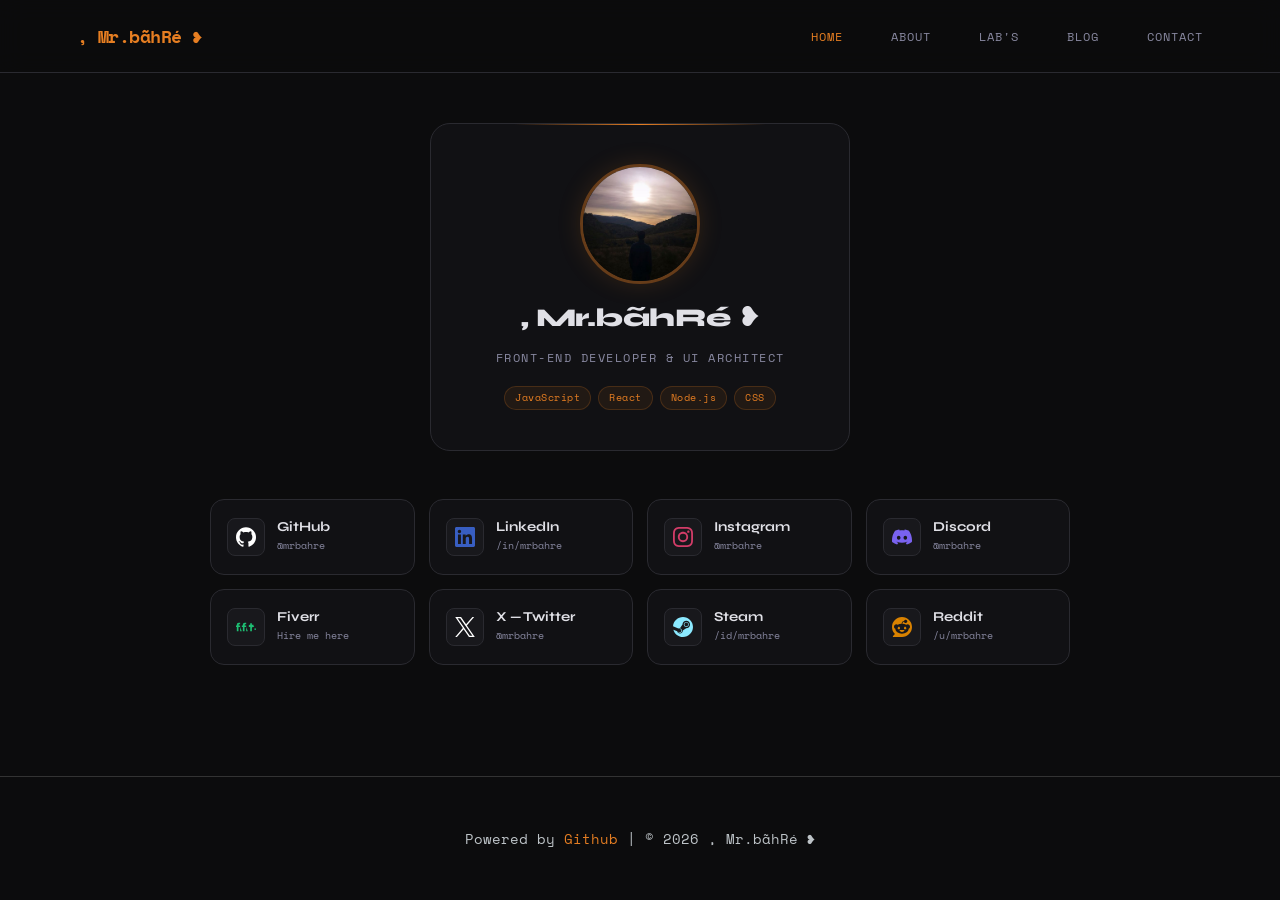
==== commit d6aaf192: "other updated files" ====
--- a/index.html
+++ b/index.html
@@ -5,33 +5,25 @@
     <meta name="viewport" content="width=device-width, initial-scale=1.0">
     <title>Mr.bãhRé | Personal Website</title>
     <link rel="stylesheet" href="style.css">
-    <link href="https://fonts.googleapis.com/css2?family=Tajawal:wght@400;700&family=Montserrat:wght@500;700&display=swap" rel="stylesheet">
+    <link rel="preconnect" href="https://fonts.googleapis.com">
+    <link href="https://fonts.googleapis.com/css2?family=Space+Mono:ital,wght@0,400;0,700;1,400&family=Syne:wght@400;600;700;800&family=Lora:ital,wght@0,400;0,600;1,400&display=swap" rel="stylesheet">
     <link rel="icon" href="data:image/svg+xml,<svg xmlns=%22http://www.w3.org/2000/svg%22 viewBox=%220 0 100 100%22><text y=%22.9em%22 font-size=%2290%22>💡</text></svg>">
-<!-- SEO Primary -->
     <meta name="title" content="Mr.bãhRé | Frontend UI Architect & UX Designer">
-    <meta name="description" content="Explore the digital lab of Mr.bãhRé. Specializing in interactive Terminal UIs, CSS animations, and high-end Discord community design.">
-    <meta name="keywords" content="Frontend Developer, UI/UX Design, CSS Art, Discord Server Architect, Web Development, Portfolio">
-
-<!-- Open Graph (For Discord/Facebook Previews) -->
+    <meta name="description" content="Explore the digital lab of Mr.bãhRé.">
     <meta property="og:type" content="website">
-    <meta property="og:url" content="[https://mrbahre.github.io/My_WebSite/](https://mrbahre.github.io/My_WebSite/)">
+    <meta property="og:url" content="https://mrbahre.github.io/My_WebSite/">
     <meta property="og:title" content="Mr.bãhRé's Digital Lab 💡">
-    <meta property="og:description" content="Step into a terminal-inspired world of frontend magic. Check my latest UI/UX experiments.">
-    <meta property="og:image" content="pic/mainPic.jpg"> 
-
-<!-- Twitter -->
+    <meta property="og:image" content="pic/mainPic.jpg">
     <meta property="twitter:card" content="summary_large_image">
-    <meta property="twitter:title" content="Mr.bãhRé | UI/UX Architect">
-    <meta property="twitter:description" content="Building the future of web interfaces. Live logs and projects inside.">
     <meta property="twitter:image" content="pic/mainPic.jpg">
 </head>
-<body>
+<body class="home-page">
 
     <header>
-        <div class="logo"> , Mr.bãhRé ❥</div>
+        <div class="logo">, Mr.bãhRé ❥</div>
         <nav>
             <ul class="nav-links">
-                <li><a href="index.html">Home</a></li>
+                <li><a href="index.html" class="active">Home</a></li>
                 <li><a href="about.html">About</a></li>
                 <li><a href="lab.html">Lab's</a></li>
                 <li><a href="blog.html">Blog</a></li>
@@ -39,60 +31,79 @@
             </ul>
         </nav>
     </header>
- 
-    <main>
-        <section class="hero-section">
-            <div class="bio-box">
-                <div class="profile-icon-container">
-                    <img src="pic/mainPic.jpg"  alt="Mr.bãhRé's silhouette profile picture" class="profile-pic">
+
+    <main class="home-main">
+
+        <!-- Profile Box -->
+        <div class="home-center">
+            <div class="home-avatar">
+                <img src="pic/mainPic.jpg" alt="Mr.bãhRé" class="home-avatar-img">
+            </div>
+            <h1 class="home-name">, Mr.bãhRé ❥</h1>
+            <p class="home-role">Front-end Developer &amp; UI Architect</p>
+            <div class="home-stack">
+                <span>JavaScript</span>
+                <span>React</span>
+                <span>Node.js</span>
+                <span>CSS</span>
+            </div>
+        </div>
+
+        <!-- Social Grid -->
+        <div class="home-grid">
+
+            <a href="https://github.com/mrbahre" target="_blank" class="hcard hcard-github">
+                <div class="hcard-icon"><img src="pic/github-mono.svg" alt="GitHub" class="social-icon"></div>
+                <div class="hcard-info"><h4>GitHub</h4><p>@mrbahre</p></div>
+            </a>
+
+            <a href="https://linkedin.com/in/mrbahre" target="_blank" class="hcard hcard-linkedin">
+                <div class="hcard-icon"><img src="pic/linkedin.svg" alt="LinkedIn" class="social-icon"></div>
+                <div class="hcard-info"><h4>LinkedIn</h4><p>/in/mrbahre</p></div>
+            </a>
+
+            <a href="https://www.instagram.com/mr.bahre/" target="_blank" class="hcard hcard-instagram">
+                <div class="hcard-icon"><img src="pic/instagram-mono.svg" alt="Instagram" class="social-icon"></div>
+                <div class="hcard-info"><h4>Instagram</h4><p>@mrbahre</p></div>
+            </a>
+
+            <a href="https://discord.gg/4SfNv4Xn7c" target="_blank" class="hcard hcard-discord">
+                <div class="hcard-icon"><img src="pic/discord-mono.svg" alt="Discord" class="social-icon"></div>
+                <div class="hcard-info"><h4>Discord</h4><p>@mrbahre</p></div>
+            </a>
+
+            <a href="" target="_blank" class="hcard hcard-fiverr">
+                <div class="hcard-icon">
+                    <svg viewBox="0 0 24 24" fill="currentColor" width="20" height="20" style="color:#1dbf73">
+                        <path d="M23.004 15.588a.995.995 0 1 0 .002-1.99.995.995 0 0 0-.002 1.99zm-.996-3.705h-1.05c-.62 0-1.101.155-1.422.466-.32.31-.481.798-.481 1.464v3.423h-1.993v-5.353h-1.622l-.051-.57a4.63 4.63 0 0 1-.055-.657c-.021-.254.011-.478.088-.67.176-.462.523-.695 1.04-.695h.6v-1.76h1.994v1.76h1.963v1.592zm-7.798 5.353h-1.993v-5.353h-1.993v5.353H8.23v-5.353H6.983v-1.592H8.23v-.84c0-.77.201-1.373.604-1.808.403-.436.993-.653 1.77-.653h1.613v1.76H11.2c-.27 0-.457.065-.563.196-.106.13-.16.345-.16.646v.699h1.733v1.592zm-7.245 0H4.972v-5.353H2.98v5.353H.986v-5.353H0v-1.592h.986v-.84c0-.77.201-1.373.604-1.808.403-.436.993-.653 1.77-.653h1.613v1.76H3.96c-.27 0-.457.065-.563.196-.106.13-.16.345-.16.646v.699h1.733v1.592z"/>
+                    </svg>
                 </div>
-                <h1> , Mr.bãhRé ❥'s Portfolio</h1>
-                <h2 class="subtitle">Front-end Developer</h2>
-                <p class="description">
-                    Crafting elegant web experiences.<br>
-                    Currently exploring: <span class="orange-text">[JavaScript] | [React] | [Node.js] | [CSS]</span>
-                </p>
-            </div>
-        </section>
+                <div class="hcard-info"><h4>Fiverr</h4><p>Hire me here</p></div>
+            </a>
 
-        <section class="connect-section">
-            <h3 id="Check_my_loadout">Check my Loadout:</h3>
-            <div class="embed-grid">
-                <a href="https://github.com/mrbahre" class="card" target="_blank">
-                    <div class="card-icon"><img src="pic/github-mono.svg" alt="GitHub icon" class="social-icon"></div>
-                    <div class="card-info"><h4>GitHub</h4><p>@mrbahre</p></div>
-                </a>
-                <a href="https://linkedin.com/in/mrbahre" class="card" target="_blank">
-                    <div class="card-icon"><img src="pic/linkedin.svg" alt="LinkedIn icon" class="social-icon"></div>
-                    <div class="card-info"><h4>LinkedIn</h4><p>/in/mrbahre</p></div>
-                </a>
-                <a href="https://www.instagram.com/mr.bahre/" class="card" target="_blank">
-                    <div class="card-icon"><img src="pic/instagram-mono.svg" alt="Instagram icon" class="social-icon"></div>
-                    <div class="card-info"><h4>Instagram</h4><p>@mrbahre</p></div>
-                </a>
-                <a href="https://discord.gg/4SfNv4Xn7c" class="card" target="_blank">
-                    <div class="card-icon"><img src="pic/discord-mono.svg" alt="Discord icon" class="social-icon"></div>
-                    <div class="card-info"><h4>Discord</h4><p>@mrbahre</p></div>
-                </a>
-                <a href="https://x.com/mrbahre" class="card" target="_blank">
-                    <div class="card-icon"><img src="pic/x-mono.svg" alt="X (Twitter) icon" class="social-icon"></div>
-                    <div class="card-info"><h4>X - Twitter</h4><p>@mrbahre</p></div>
-                </a>
-                <a href="https://steamcommunity.com/id/mrbahre" class="card" target="_blank">
-                    <div class="card-icon"><img src="pic/steam-mono.svg" alt="Steam icon" class="social-icon"></div>
-                    <div class="card-info"><h4>Steam</h4><p>/id/mrbahre</p></div>
-                </a>
-                <a href="https://www.reddit.com/user/mrbahre/" class="card reddit-card" target="_blank">
-                    <div class="card-icon"><img src="pic/reddit-mono.svg" alt="Reddit icon" class="social-icon"></div>
-                    <div class="card-info"><h4>Reddit</h4><p>/u/mrbahre</p></div>
-                </a>
-            </div>
-        </section>
+            <a href="https://x.com/mrbahre" target="_blank" class="hcard hcard-x">
+                <div class="hcard-icon"><img src="pic/x-mono.svg" alt="X Twitter" class="social-icon"></div>
+                <div class="hcard-info"><h4>X — Twitter</h4><p>@mrbahre</p></div>
+            </a>
+
+            <a href="https://steamcommunity.com/id/mrbahre" target="_blank" class="hcard hcard-steam">
+                <div class="hcard-icon"><img src="pic/steam-mono.svg" alt="Steam" class="social-icon"></div>
+                <div class="hcard-info"><h4>Steam</h4><p>/id/mrbahre</p></div>
+            </a>
+
+            <a href="https://www.reddit.com/user/mrbahre/" target="_blank" class="hcard hcard-reddit">
+                <div class="hcard-icon"><img src="pic/reddit-mono.svg" alt="Reddit" class="social-icon"></div>
+                <div class="hcard-info"><h4>Reddit</h4><p>/u/mrbahre</p></div>
+            </a>
+
+        </div>
+
     </main>
 
     <footer>
-         <p>Powered by <a href="https://github.com">Github</a> | © 2026 , Mr.bãhRé ❥</a></p>
+        Powered by <a href="https://github.com">Github</a> | © 2026 , Mr.bãhRé ❥
     </footer>
 
+    <script src="script.js"></script>
 </body>
 </html>
--- a/style.css
+++ b/style.css
@@ -1,7 +1,32 @@
-/* الألوان والخطوط الأساسية */
+/* ==========================================================================
+   TABLE OF CONTENTS
+   1. Variables & Global Resets
+   2. Base Typography & Body
+   3. Header & Navigation
+   4. Hero & Bio Section
+   5. Connect / Social Cards Section
+   6. Blog & Post Pages
+   7. About Page (Terminal Theme)
+   8. Lab / Projects Page
+   9. Contact Page
+  10. Footer
+  11. Animations
+  12. Media Queries (Responsive Design)
+   ========================================================================== */
+
+
+/* ==========================================================================
+   1. VARIABLES & GLOBAL RESETS
+   General Notes:
+   - Added missing variables (--bg-secondary, --bg-tertiary, --border-color) 
+     that were used in Lab & Contact sections but not defined.
+   ========================================================================== */
 :root {
     --bg-color: #121212;
+    --bg-secondary: #161b22;     /* Added for terminal/cards backgrounds */
+    --bg-tertiary: #1E1E1E;      /* Added for project/contact cards */
     --card-bg: #1E1E1E;
+    --border-color: #30363d;     /* Added for unified borders */
     --accent-orange: #E67E22;
     --text-primary: #ECF0F1;
     --text-secondary: #BDC3C7;
@@ -13,6 +38,12 @@
     box-sizing: border-box;
 }
 
+/* ==========================================================================
+   2. BASE TYPOGRAPHY & BODY
+   General Notes:
+   - Primary font is Montserrat, fallback is Tajawal for Arabic.
+   - Orange text utilities created for reusable highlighting.
+   ========================================================================== */
 body {
     background-color: var(--bg-color);
     color: var(--text-primary);
@@ -20,7 +51,24 @@
     line-height: 1.6;
 }
 
-/* الترويسة (Header) */
+.orange-text {
+    color: var(--accent-orange);
+    font-weight: bold;
+}
+
+code {
+    font-family: 'Fira Code', monospace;
+    background: var(--border-color); /* Changed to use variable */
+    padding: 2px 6px;
+    border-radius: 4px;
+    color: #ff7b72;
+}
+
+/* ==========================================================================
+   3. HEADER & NAVIGATION
+   General Notes:
+   - .logo and .nav-links manage the top navigation bar.
+   ========================================================================== */
 header {
     display: flex;
     justify-content: space-between;
@@ -57,426 +105,851 @@
     color: var(--text-primary);
 }
 
-/* قسم الـ Hero والـ Bio */
-.hero-section {
-    min-height: 50vh;
-    display: flex;
-    justify-content: center;
-    align-items: center;
-    padding: 40px 20px;
-    opacity: 0.9;
-    text-shadow: 0 0 5px rgba(230, 126, 34, 0.5);
-}
-
-.bio-box {
-    background-color: var(--card-bg);
-    padding: 45px;
-    border-radius: 20px;
-    text-align: center;
-    border: 1px solid rgba(230, 126, 34, 0.2);
-    box-shadow: 0 15px 35px rgba(0,0,0,0.6);
-    max-width: 650px;
-    animation: ledPulse 3s infinite ease-in-out;
-    border: 1px solid rgba(230, 126, 34, 0.2);
-}
-
-/* تنسيق الـ Profile Picture لتكون دائرية ومناسبة */
+/* ==========================================================================
+   4. HERO & BIO SECTION (Legacy profile pic helper)
+   ========================================================================== */
 .profile-icon-container {
     width: 120px;
     height: 120px;
-    margin: 0 auto 15px; 
-    border-radius: 50%; 
+    margin: 0 auto 15px;
+    border-radius: 50%;
     overflow: hidden;
     border: 3px solid var(--accent-orange);
 }
 
 .profile-pic {
-    width: 100%; /* اجعل الصورة تغطي الـ container بالكامل */
+    width: 100%;
     height: 100%;
-    object-fit: cover; /* تضمن أن الصورة تملأ الدائرة وتحافظ على أبعادها */
-}
-
-h1 {
-    font-size: 2.2rem;
-    color: var(--accent-orange);
-    margin-bottom: 10px;
-}
-
-.subtitle {
-    font-size: 1.3rem;
-    color: var(--text-secondary);
-    margin-bottom: 20px;
-}
-
-.orange-text {
-    color: var(--accent-orange);
-    font-weight: bold;
-}
-
-/*.cv-button {
-    background-color: var(--accent-orange);
-    color: white;
-    border: none;
-    padding: 14px 35px;
-    border-radius: 8px;
-    font-weight: bold;
-    cursor: pointer;
-    transition: 0.3s;
-    font-size: 1rem;
-}*/
-
-.cv-button:hover {
-    transform: scale(1.05);
-    background-color: #D35400;
-}
-
-/* شبكة الروابط السبعة (Responsive Grid) */
-.connect-section {
-    padding: 60px 8%;
-    text-align: center;
-}
-
-.connect-section h3 {
-    margin-bottom: 35px;
-    font-size: 1.6rem;
-}
-
-.embed-grid {
-    display: flex;
-    flex-wrap: wrap;
-    justify-content: center;
-    gap: 20px;
-    max-width: 1200px;
-    margin: 0 auto;
-}
-
-.card {
-    background-color: var(--card-bg);
-    padding: 25px;
-    border-radius: 15px;
-    text-decoration: none;
-    color: white;
-    display: flex;
-    align-items: center;
-    flex: 1 1 300px; /* يسمح للبطاقات بالتوسع والتقلص حسب حجم الشاشة */
-    max-width: 350px; /* الحد الأقصى لعرض البطاقة */
-    gap: 15px;
-    border: 1.5px solid transparent;
-    transition: 0.4s cubic-bezier(0.175, 0.885, 0.32, 1.275);
-}
-
-.card:hover {
-    border-color: var(--accent-orange);
-    transform: translateY(-8px);
-    background-color: #252525;
-    box-shadow: 0 10px 20px rgba(230, 126, 34, 0.2);
-}
-
-/* تمييز بطاقة Reddit السابعة */
-.reddit-card {
-    grid-column: span 1; 
-}
-
-/* تنسيق الأيقونات الاجتماعية ليكون موحد الحجم وبألوان احترافية (برتقالية) */
-.card-icon {
-    width: 45px; /* حجم موحد للـ container */
-    height: 45px;
-    display: flex;
-    align-items: center;
-    justify-content: center;
-    flex-shrink: 0; /* منع الـ container من التقلص */
-}
-
+    object-fit: cover;
+}
+
+/* ==========================================================================
+   5. CONNECT / SOCIAL CARDS SECTION (kept for social-icon filter)
+   ========================================================================== */
 .social-icon {
-    width: 100%; /* اجعل الصورة تغطي الـ container */
-    height: 100%;
-    object-fit: contain; /* للحفاظ على الأبعاد الأصلية للشعار داخل الـ container */
-    max-width: 100%;
-    max-height: 100%;
-    /* حيلة CSS لجعل الشعارات ذات لون برتقالي موحد ومطابق للتصميم */
-    /* هذا سيعمل حتى لو كانت الشعارات بالألوان الأصلية (مثل شعار Reddit البرتقالي أو شعار Steam الأزرق) */
+    width: 20px;
+    height: 20px;
+    object-fit: contain;
     filter: brightness(0) saturate(100%) invert(56%) sepia(87%) saturate(1067%) hue-rotate(352deg) brightness(96%) contrast(83%);
-    /* اللون البرتقالي هو #E67E22. هذا الفلتر يقرب هذا اللون. */
-}
-
-.card-info {
-    text-align: left;
-}
-
-.card-info h4 {
-    color: var(--accent-orange);
-    font-size: 1.1rem;
-}
-
-.card-info p {
-    font-size: 0.85rem;
-    color: var(--text-secondary);
-}
-
-/* التذييل (Footer) */
-footer {
-    padding: 50px;
-    text-align: center;
-    border-top: 1px solid #333;
-    font-size: 0.9rem;
-    color: var(--text-secondary);
-}
-
-footer a {
-    color: var(--accent-orange);
-    text-decoration: none;
-}
-
-/* الهواتف: ترتيب العناصر فوق بعضها */
-@media (max-width: 600px) {
-    header {
-        flex-direction: column;
-        gap: 15px;
-    }
-    .embed-grid {
-        grid-template-columns: 1fr;
-    }
-}
-/* أنميشن التوهج*/
-@keyframes ledPulse {
-    0% {
-        box-shadow: 0 0 15px rgba(230, 126, 34, 0.3);
-    }
-    50% {
-        box-shadow: 0 0 35px rgba(230, 126, 34, 0.8);
-    }
-    100% {
-        box-shadow: 0 0 15px rgba(230, 126, 34, 0.3);
-    }
-}
-#Check_my_loadout {
-    opacity: 0.9;
-    text-shadow: 0 0 5px rgba(230, 126, 34, 0.5);
-}
-
-
-
-/*=========================================The blog section--------------------------------------------------*/
-/* تنسيق الحاوية الأساسية لصفحة المدونة */
-.blog-page-container {
-    padding: 60px 8%;
-    max-width: 1200px;
-    margin: 0 auto;
-}
-
-/* حاوية البطاقات (Flexbox) */
-.github-style-grid {
-    display: flex;
-    flex-wrap: wrap; /* يسمح للبطاقات بالنزول لسطر جديد إذا صغرت الشاشة */
-    gap: 20px;
-    margin-top: 30px;
-}
-
-/* تصميم البطاقة (تشبه GitHub Repo) */
-.repo-card {
-    display: flex; /* وضع الصورة والنص جنباً إلى جنب */
-    align-items: flex-start; 
-    flex: 1 1 450px; /* البطاقة تأخذ مساحة مرنة، ولا يقل عرضها عن 450px إن أمكن */
-    background-color: var(--card-bg);
-    border: 1px solid #30363d; /* لون إطار خفيف يشبه GitHub الداكن */
-    border-radius: 8px;
-    padding: 20px;
-    text-decoration: none;
-    transition: 0.4s cubic-bezier(0.175, 0.885, 0.32, 1.275);
-}
-
-.repo-card:hover {
-    border-color: var(--accent-orange);
-    background-color: #252525;
-    transform: translateY(-8px);
-    box-shadow: 0 10px 20px rgba(230, 126, 34, 0.15);
-}
-
-/* الصورة التوضيحية على اليسار */
-.repo-img-box {
-    flex-shrink: 0; /* يمنع الصورة من الانضغاط */
-    width: 60px;
-    height: 60px;
-    margin-right: 20px; /* مسافة بين الصورة والنص (لأن الاتجاه ltr) */
-    background-color: #2d333b;
-    border-radius: 6px;
-    overflow: hidden;
-    display: flex;
-    justify-content: center;
-    align-items: center;
-}
-
-.repo-img-box img {
-    width: 70%;
-    height: 70%;
-    object-fit: contain;
-}
-
-/* محتوى البطاقة (العنوان والوصف) */
-.repo-content {
-    display: flex;
-    flex-direction: column;
-}
-
-.repo-title {
-    color: var(--accent-orange);
-    font-size: 1.2rem;
-    margin-bottom: 8px;
-    font-weight: bold;
-}
-
-.repo-desc {
-    color: var(--text-secondary);
-    font-size: 0.9rem;
-    line-height: 1.5;
-    margin-bottom: 15px;
-}
-
-/* التاجز (Tags) في أسفل البطاقة */
-.repo-tags {
-    display: flex;
-    gap: 10px;
-}
-
-.tag {
-    font-size: 0.75rem;
-    color: #8b949e;
-    border: 1px solid #30363d;
-    padding: 3px 10px;
-    border-radius: 12px;
-    font-family: 'Courier New', monospace;
-}
-
-/* تجاوب البطاقات مع شاشات الهواتف */
-@media (max-width: 600px) {
-    .repo-card {
-        flex-direction: column; /* جعل الصورة فوق النص في الموبايل */
-        flex: 1 1 100%;
-    }
-    .repo-img-box {
-        margin-right: 0;
-        margin-bottom: 15px;
-    }
-}
-.repo-desc {
-    display: -webkit-box;
-    -webkit-line-clamp: 3; /* يحدد عدد الأسطر التي تظهر (مثلاً 3 أسطر فقط ثم ...) */
-    -webkit-box-orient: vertical;
-    overflow: hidden;
-}
-
-/*--------------------------------------content of blogs--------------------------------------------------*/
-.post-page {
-    background-color: #0d1117;
-}
-
-.post-content-container {
-    width: 90%;
-    max-width: 1400px;
-    margin: 40px auto;
-    padding: 0 25px;
-    background-color: var(--card-bg);
-    border-radius: 20px;
-    padding: 60px 40px;
-}
-
-.post-header {
-    text-align: center;
-    margin-bottom: 50px;
-    border-bottom: 1px solid #30363d;
-    padding-bottom: 30px;
-}
-
-.post-category {
-    color: var(--accent-orange);
-    text-transform: uppercase;
-    font-size: 0.8rem;
-    letter-spacing: 2px;
-}
-
-.post-main-title {
-    font-size: 3rem;
-    margin: 15px 0;
-    line-height: 1.2;
-    display: flex;
-    text-align: center;
-    font-size: 3.5rem;
-    line-height: 1.2;
-    margin: 20px 0; 
-    color: var(--accent-orange);
-    width: 100%; 
-}
-@media (max-width: 768px) {
-    .post-main-title {
-        font-size: 2rem; 
-    }
-    .post-header-container {
-        width: 95%; 
-        padding: 40px 20px; 
-    }
-}
-
-.post-meta {
-    color: #8b949e;
-    font-size: 0.9rem;
-}
-
-/* جسم المقال */
-.full-post-body {
-    font-size: 1.15rem;
-    line-height: 1.8;
-    color: #c9d1d9;
-}
-
-.full-post-body h2 {
-    color: var(--accent-orange);
-    margin: 40px 0 20px;
-    font-size: 1.8rem;
-}
-
-.full-post-body p {
-    margin-bottom: 25px;
-}
-
-.full-post-body blockquote {
-    border-left: 4px solid var(--accent-orange);
-    padding: 20px;
-    background: #161b22;
-    font-style: italic;
-    margin: 30px 0;
-}
-
-/* الجدول التاريخي */
-.history-table {
-    width: 100%;
-    border-collapse: collapse;
-    margin: 30px 0;
-}
-
-.history-table th, .history-table td {
-    border: 1px solid #30363d;
-    padding: 15px;
-    text-align: left;
-}
-
-.history-table th {
-    background-color: #161b22;
-    color: var(--accent-orange);
-}
-
-/* كود برمجي (Inline Code) */
-code {
-    font-family: 'Fira Code', monospace;
-    background: #2d333b;
-    padding: 2px 6px;
-    border-radius: 4px;
-    color: #ff7b72;
-}
-
-
-/*--------------------------------------About Page Styles--------------------------------------------------*/
-
-/* حاوية الـ Terminal الرئيسية */
+}
+
+/* ==========================================================================
+   6. BLOG & POST PAGES
+   General Notes:
+   - Contains list view (.repo-card) styled like GitHub repositories.
+   - Contains single post view (.post-page, .full-post-body).
+   ========================================================================== */
+*,
+*::before,
+*::after { box-sizing: border-box; margin: 0; padding: 0; }
+
+        :root {
+            --bg:     #0c0c0d;
+            --bg2:    #111114;
+            --bg3:    #18181c;
+            --border: #2a2a30;
+            --orange: #E67E22;
+            --txt:    #e0e0e6;
+            --txt2:   #8888a0;
+            --mono:   'Space Mono', monospace;
+            --sans:   'Syne', sans-serif;
+            --serif:  'Lora', serif;
+        }
+
+        body {
+            background: var(--bg);
+            color: var(--txt);
+            font-family: var(--sans);
+            min-height: 100vh;
+        }
+
+        /* ── HEADER ── */
+        header {
+            display: flex;
+            justify-content: space-between;
+            align-items: center;
+            padding: 22px 6%;
+            border-bottom: 1px solid var(--border);
+            position: sticky;
+            top: 0;
+            background: rgba(12,12,13,0.92);
+            backdrop-filter: blur(12px);
+            z-index: 100;
+        }
+        .logo { font-family: var(--mono); font-size: 1.1rem; color: var(--orange); }
+        .nav-links { display: flex; list-style: none; gap: 28px; }
+        .nav-links a {
+            text-decoration: none;
+            color: var(--txt2);
+            font-family: var(--mono);
+            font-size: 0.78rem;
+            letter-spacing: 1px;
+            text-transform: uppercase;
+            transition: color 0.2s;
+        }
+        .nav-links a:hover, .nav-links a.active { color: var(--orange); }
+
+        /* ── MAIN LAYOUT ── */
+        .blog-wrap {
+            max-width: 1280px;
+            margin: 0 auto;
+            padding: 60px 6% 100px;
+        }
+
+        /* ── BLOG HEADER ── */
+        .blog-header {
+            display: flex;
+            align-items: flex-end;
+            justify-content: space-between;
+            margin-bottom: 60px;
+            padding-bottom: 32px;
+            border-bottom: 1px solid var(--border);
+            gap: 20px;
+        }
+        .blog-header-left {}
+        .blog-eyebrow {
+            font-family: var(--mono);
+            font-size: 0.72rem;
+            color: var(--orange);
+            letter-spacing: 3px;
+            text-transform: uppercase;
+            margin-bottom: 14px;
+            display: flex;
+            align-items: center;
+            gap: 10px;
+        }
+        .blog-eyebrow::before {
+            content: '';
+            display: inline-block;
+            width: 24px; height: 1px;
+            background: var(--orange);
+        }
+        .blog-title {
+            font-size: clamp(2.8rem, 5vw, 4.5rem);
+            font-weight: 800;
+            line-height: 1;
+            letter-spacing: -2px;
+        }
+        .blog-title span { color: var(--orange); }
+        .blog-post-count {
+            font-family: var(--mono);
+            font-size: 0.72rem;
+            color: var(--txt2);
+            text-align: right;
+            line-height: 1.8;
+        }
+        .blog-post-count strong { color: var(--orange); font-size: 1.8rem; display: block; font-family: var(--sans); font-weight: 800; }
+        .post-date-highlight {
+            color: var(--orange);
+        }
+
+        /* ── FEATURED POST (first article — large) ── */
+        .featured-post {
+            display: grid;
+            grid-template-columns: 1fr 1fr;
+            gap: 0;
+            background: var(--bg2);
+            border: 1px solid var(--border);
+            border-radius: 16px;
+            overflow: hidden;
+            margin-bottom: 28px;
+            text-decoration: none;
+            color: inherit;
+            transition: border-color 0.3s, transform 0.3s, box-shadow 0.3s;
+            position: relative;
+        }
+        .featured-post:hover {
+            border-color: rgba(230,126,34,0.5);
+            transform: translateY(-4px);
+            box-shadow: 0 20px 50px rgba(0,0,0,0.5);
+        }
+        .featured-img-pane {
+            background: var(--bg3);
+            display: flex;
+            align-items: center;
+            justify-content: center;
+            min-height: 320px;
+            position: relative;
+            overflow: hidden;
+        }
+        /* Decorative background for the image pane */
+        .featured-img-pane::before {
+            content: '';
+            position: absolute;
+            inset: 0;
+            background:
+                radial-gradient(ellipse at 30% 50%, rgba(230,126,34,0.12) 0%, transparent 60%),
+                repeating-linear-gradient(45deg, transparent, transparent 20px, rgba(255,255,255,0.01) 20px, rgba(255,255,255,0.01) 21px);
+        }
+        .featured-img-pane .post-icon {
+            font-size: 5rem;
+            position: relative;
+            z-index: 1;
+            filter: drop-shadow(0 0 30px rgba(230,126,34,0.4));
+        }
+        .featured-tag {
+            position: absolute;
+            top: 20px; left: 20px;
+            font-family: var(--mono);
+            font-size: 0.65rem;
+            background: var(--orange);
+            color: #111;
+            font-weight: 700;
+            padding: 4px 10px;
+            border-radius: 4px;
+            letter-spacing: 1px;
+            text-transform: uppercase;
+            z-index: 2;
+        }
+        .featured-content {
+            padding: 44px 40px;
+            display: flex;
+            flex-direction: column;
+            justify-content: center;
+        }
+        .post-category-label {
+            font-family: var(--mono);
+            font-size: 0.68rem;
+            color: var(--orange);
+            letter-spacing: 2px;
+            text-transform: uppercase;
+            margin-bottom: 16px;
+        }
+        .featured-post-title {
+            font-family: var(--sans);
+            font-size: 1.9rem;
+            font-weight: 800;
+            line-height: 1.15;
+            color: var(--txt);
+            margin-bottom: 16px;
+            letter-spacing: -0.5px;
+        }
+        .featured-post-desc {
+            font-family: var(--serif);
+            font-style: italic;
+            font-size: 0.98rem;
+            color: var(--txt2);
+            line-height: 1.7;
+            margin-bottom: 28px;
+        }
+        .post-meta-row {
+            display: flex;
+            align-items: center;
+            gap: 16px;
+            font-family: var(--mono);
+            font-size: 0.68rem;
+            color: var(--txt2);
+        }
+        .post-meta-row .sep { color: var(--border); }
+        .read-more-arrow {
+            display: inline-flex;
+            align-items: center;
+            gap: 8px;
+            font-family: var(--mono);
+            font-size: 0.75rem;
+            color: var(--orange);
+            font-weight: 700;
+            margin-top: auto;
+            padding-top: 20px;
+            border-top: 1px solid var(--border);
+            transition: gap 0.2s;
+        }
+        .featured-post:hover .read-more-arrow { gap: 14px; }
+
+        /* ── SECONDARY POSTS GRID ── */
+        .posts-grid {
+            display: grid;
+            grid-template-columns: repeat(2, 1fr);
+            gap: 20px;
+        }
+
+        .post-card {
+            background: var(--bg2);
+            border: 1px solid var(--border);
+            border-radius: 14px;
+            overflow: hidden;
+            text-decoration: none;
+            color: inherit;
+            display: flex;
+            flex-direction: column;
+            transition: border-color 0.3s, transform 0.3s, box-shadow 0.3s;
+            position: relative;
+        }
+        .post-card:hover {
+            border-color: rgba(230,126,34,0.5);
+            transform: translateY(-4px);
+            box-shadow: 0 16px 40px rgba(0,0,0,0.4);
+        }
+        .post-card-img {
+            height: 140px;
+            background: var(--bg3);
+            display: flex;
+            align-items: center;
+            justify-content: center;
+            font-size: 2.8rem;
+            position: relative;
+            overflow: hidden;
+        }
+        .post-card-img::before {
+            content: '';
+            position: absolute;
+            inset: 0;
+            background: radial-gradient(ellipse at center, rgba(230,126,34,0.08) 0%, transparent 70%);
+        }
+        .post-card-img .post-icon { position: relative; z-index: 1; }
+        .post-card-tag {
+            position: absolute;
+            top: 12px; right: 12px;
+            font-family: var(--mono);
+            font-size: 0.6rem;
+            background: rgba(230,126,34,0.15);
+            color: var(--orange);
+            border: 1px solid rgba(230,126,34,0.3);
+            padding: 3px 8px;
+            border-radius: 4px;
+            font-weight: 700;
+            letter-spacing: 0.5px;
+        }
+        .post-card-body {
+            padding: 24px;
+            flex: 1;
+            display: flex;
+            flex-direction: column;
+        }
+        .post-card-category {
+            font-family: var(--mono);
+            font-size: 0.65rem;
+            color: var(--orange);
+            letter-spacing: 1.5px;
+            text-transform: uppercase;
+            margin-bottom: 10px;
+        }
+        .post-card-title {
+            font-family: var(--sans);
+            font-size: 1.15rem;
+            font-weight: 700;
+            color: var(--txt);
+            line-height: 1.3;
+            margin-bottom: 10px;
+        }
+        .post-card-desc {
+            font-family: var(--serif);
+            font-style: italic;
+            font-size: 0.88rem;
+            color: var(--txt2);
+            line-height: 1.6;
+            flex: 1;
+            margin-bottom: 18px;
+            display: -webkit-box;
+            -webkit-line-clamp: 3;
+            -webkit-box-orient: vertical;
+            overflow: hidden;
+        }
+        .post-card-footer {
+            display: flex;
+            justify-content: space-between;
+            align-items: center;
+            border-top: 1px solid var(--border);
+            padding-top: 14px;
+        }
+        .post-card-meta {
+            font-family: var(--mono);
+            font-size: 0.65rem;
+            color: var(--txt2);
+        }
+        .post-card-tags {
+            display: flex;
+            gap: 6px;
+        }
+        .post-tag-chip {
+            font-family: var(--mono);
+            font-size: 0.6rem;
+            color: var(--txt2);
+            background: var(--bg3);
+            border: 1px solid var(--border);
+            padding: 2px 7px;
+            border-radius: 4px;
+        }
+
+        /* ── DISABLED POST CARD (Coming Soon) ── */
+        .post-card-disabled {
+            opacity: 0.5;
+            cursor: default;
+        }
+        .post-card-disabled:hover {
+            border-color: var(--border);
+            transform: none;
+            box-shadow: none;
+        }
+        .post-card-img-disabled {
+            background: repeating-linear-gradient(45deg, #18181c, #18181c 10px, #1a1a1e 10px, #1a1a1e 20px);
+        }
+        .post-icon-disabled {
+            filter: grayscale(1);
+        }
+        .post-card-tag-disabled {
+            background: rgba(136, 136, 160, 0.1);
+            color: var(--txt2);
+            border-color: var(--border);
+        }
+        .post-card-category-disabled {
+            color: var(--txt2);
+        }
+        .post-card-title-disabled {
+            color: var(--txt2);
+        }
+        .post-card-meta-disabled {
+            font-family: var(--mono);
+            font-size: 0.65rem;
+            color: var(--txt2);
+        }
+
+        /* ── NEWSLETTER CTA ── */
+        .blog-cta {
+            margin-top: 60px;
+            background: var(--bg2);
+            border: 1px solid var(--border);
+            border-radius: 16px;
+            padding: 48px;
+            display: flex;
+            align-items: center;
+            justify-content: space-between;
+            gap: 30px;
+        }
+        .cta-left {}
+        .cta-tag {
+            font-family: var(--mono);
+            font-size: 0.68rem;
+            color: var(--orange);
+            letter-spacing: 2px;
+            text-transform: uppercase;
+            margin-bottom: 12px;
+        }
+        .cta-title {
+            font-size: 1.8rem;
+            font-weight: 800;
+            color: var(--txt);
+            letter-spacing: -0.5px;
+            margin-bottom: 8px;
+        }
+        .cta-desc {
+            font-family: var(--serif);
+            font-style: italic;
+            font-size: 0.92rem;
+            color: var(--txt2);
+        }
+        .cta-links {
+            display: flex;
+            flex-direction: column;
+            gap: 12px;
+            min-width: 200px;
+        }
+        .cta-btn {
+            display: flex;
+            align-items: center;
+            justify-content: center;
+            gap: 8px;
+            padding: 13px 24px;
+            border-radius: 10px;
+            font-family: var(--mono);
+            font-size: 0.78rem;
+            font-weight: 700;
+            text-decoration: none;
+            transition: all 0.2s;
+            letter-spacing: 0.5px;
+        }
+        .cta-btn-primary {
+            background: var(--orange);
+            color: #111;
+        }
+        .cta-btn-primary:hover { background: #f08c30; }
+        .cta-btn-secondary {
+            background: var(--bg3);
+            border: 1px solid var(--border);
+            color: var(--txt2);
+        }
+        .cta-btn-secondary:hover { border-color: var(--txt2); color: var(--txt); }
+
+        /* ── FOOTER ── */
+        footer {
+            padding: 50px;
+            text-align: center;
+            border-top: 1px solid var(--border);
+            font-family: var(--mono);
+            font-size: 0.78rem;
+            color: var(--txt2);
+        }
+        footer a { color: var(--orange); text-decoration: none; }
+
+        /* ── RESPONSIVE ── */
+        @media (max-width: 900px) {
+            .featured-post { grid-template-columns: 1fr; }
+            .featured-img-pane { min-height: 200px; }
+            .blog-cta { flex-direction: column; }
+        }
+        @media (max-width: 640px) {
+            .posts-grid { grid-template-columns: 1fr; }
+            .blog-title { font-size: 2.4rem; }
+            .blog-header { flex-direction: column; align-items: flex-start; }
+        }
+/* ==========================================================================
+   6. POST PAGES (html)
+   General Notes:
+   - Contains list view (.repo-card) styled like GitHub repositories.
+   - Contains single post view (.post-page, .full-post-body).
+   ========================================================================== */
+    *, *::before, *::after { box-sizing: border-box; margin: 0; padding: 0; }
+
+        :root {
+            --bg:     #0c0c0d;
+            --bg2:    #111114;
+            --bg3:    #18181c;
+            --border: #2a2a30;
+            --orange: #E67E22;
+            --txt:    #e0e0e6;
+            --txt2:   #8888a0;
+            --mono:   'Space Mono', monospace;
+            --sans:   'Syne', sans-serif;
+            --serif:  'Lora', serif;
+        }
+
+        body {
+            background: var(--bg);
+            color: var(--txt);
+            font-family: var(--serif);
+            min-height: 100vh;
+        }
+
+        /* ── HEADER ── */
+        header {
+            display: flex;
+            justify-content: space-between;
+            align-items: center;
+            padding: 22px 6%;
+            border-bottom: 1px solid var(--border);
+            position: sticky;
+            top: 0;
+            background: rgba(12,12,13,0.92);
+            backdrop-filter: blur(12px);
+            z-index: 100;
+        }
+        .logo { font-family: var(--mono); font-size: 1.1rem; color: var(--orange); }
+        .nav-links { display: flex; list-style: none; gap: 28px; }
+        .nav-links a {
+            text-decoration: none;
+            color: var(--txt2);
+            font-family: var(--mono);
+            font-size: 0.78rem;
+            letter-spacing: 1px;
+            text-transform: uppercase;
+            transition: color 0.2s;
+        }
+        .nav-links a:hover { color: var(--orange); }
+
+        /* ── PROGRESS BAR ── */
+        #read-progress {
+            position: fixed;
+            top: 0; left: 0;
+            height: 2px;
+            width: 0%;
+            background: var(--orange);
+            z-index: 999;
+            transition: width 0.1s linear;
+        }
+
+        /* ── POST LAYOUT ── */
+        .post-wrap {
+            max-width: 1180px;
+            margin: 0 auto;
+            padding: 60px 6% 100px;
+            display: grid;
+            grid-template-columns: 1fr 280px;
+            gap: 60px;
+            align-items: start;
+        }
+
+        /* ── ARTICLE ── */
+        article {}
+
+        /* Hero Banner */
+        .post-banner {
+            height: 260px;
+            background: var(--bg2);
+            border: 1px solid var(--border);
+            border-radius: 16px;
+            display: flex;
+            align-items: center;
+            justify-content: center;
+            font-size: 6rem;
+            margin-bottom: 40px;
+            position: relative;
+            overflow: hidden;
+        }
+        .post-banner::before {
+            content: '';
+            position: absolute;
+            inset: 0;
+            background:
+                radial-gradient(ellipse at 20% 50%, rgba(230,126,34,0.12) 0%, transparent 50%),
+                radial-gradient(ellipse at 80% 50%, rgba(88,166,255,0.06) 0%, transparent 50%),
+                repeating-linear-gradient(45deg, transparent, transparent 30px, rgba(255,255,255,0.01) 30px, rgba(255,255,255,0.01) 31px);
+        }
+        .post-banner-icon { position: relative; z-index: 1; filter: drop-shadow(0 0 40px rgba(230,126,34,0.4)); }
+
+        /* Category + Meta */
+        .post-cat {
+            font-family: var(--mono);
+            font-size: 0.68rem;
+            color: var(--orange);
+            letter-spacing: 3px;
+            text-transform: uppercase;
+            margin-bottom: 16px;
+            display: flex;
+            align-items: center;
+            gap: 10px;
+        }
+        .post-cat::before { content:''; display:inline-block; width:20px; height:1px; background:var(--orange); }
+
+        .post-title {
+            font-family: var(--sans);
+            font-size: clamp(1.8rem, 3.5vw, 2.8rem);
+            font-weight: 800;
+            line-height: 1.15;
+            color: var(--txt);
+            letter-spacing: -1px;
+            margin-bottom: 24px;
+        }
+
+        .post-meta-bar {
+            display: flex;
+            align-items: center;
+            gap: 20px;
+            padding: 16px 0;
+            border-top: 1px solid var(--border);
+            border-bottom: 1px solid var(--border);
+            margin-bottom: 48px;
+            font-family: var(--mono);
+            font-size: 0.7rem;
+            color: var(--txt2);
+            flex-wrap: wrap;
+        }
+        .post-meta-bar .author { color: var(--orange); font-weight: 700; }
+        .post-meta-bar .sep { color: var(--border); }
+
+        /* Body text */
+        .post-body {
+            font-size: 1.08rem;
+            line-height: 1.85;
+            color: #c8c8d8;
+        }
+        .post-body .intro {
+            font-size: 1.2rem;
+            color: var(--txt);
+            line-height: 1.7;
+            margin-bottom: 40px;
+            font-style: italic;
+        }
+        .post-body section { margin-bottom: 44px; }
+        .post-body h2 {
+            font-family: var(--sans);
+            font-size: 1.5rem;
+            font-weight: 800;
+            color: var(--txt);
+            margin-bottom: 18px;
+            margin-top: 44px;
+            letter-spacing: -0.5px;
+            display: flex;
+            align-items: center;
+            gap: 12px;
+        }
+        .post-body h2::before {
+            content: '';
+            display: inline-block;
+            width: 4px;
+            height: 1.2em;
+            background: var(--orange);
+            border-radius: 2px;
+            flex-shrink: 0;
+        }
+        .post-body p { margin-bottom: 20px; }
+        .post-body strong { color: var(--txt); font-weight: 600; }
+        .post-body ul, .post-body ol {
+            padding-left: 24px;
+            margin-bottom: 24px;
+        }
+        .post-body li { margin-bottom: 10px; }
+        .post-body code {
+            font-family: var(--mono);
+            background: var(--bg3);
+            border: 1px solid var(--border);
+            padding: 2px 7px;
+            border-radius: 4px;
+            font-size: 0.88em;
+            color: #ff9966;
+        }
+        .post-body blockquote {
+            border-left: 3px solid var(--orange);
+            padding: 20px 24px;
+            background: var(--bg2);
+            border-radius: 0 10px 10px 0;
+            font-style: italic;
+            font-size: 1.05rem;
+            color: var(--txt2);
+            margin: 32px 0;
+        }
+
+        /* Table */
+        .post-body table {
+            width: 100%;
+            border-collapse: collapse;
+            margin: 28px 0;
+            font-family: var(--mono);
+            font-size: 0.82rem;
+        }
+        .post-body th, .post-body td {
+            border: 1px solid var(--border);
+            padding: 12px 16px;
+            text-align: left;
+        }
+        .post-body th {
+            background: var(--bg2);
+            color: var(--orange);
+            font-size: 0.72rem;
+            letter-spacing: 1px;
+            text-transform: uppercase;
+        }
+        .post-body td { color: var(--txt2); }
+        .post-body tr:hover td { background: rgba(230,126,34,0.04); }
+
+        /* ── SIDEBAR ── */
+        .post-sidebar {
+            position: sticky;
+            top: 100px;
+        }
+
+        .sidebar-section {
+            background: var(--bg2);
+            border: 1px solid var(--border);
+            border-radius: 12px;
+            padding: 24px;
+            margin-bottom: 20px;
+        }
+        .sidebar-label {
+            font-family: var(--mono);
+            font-size: 0.65rem;
+            color: var(--orange);
+            letter-spacing: 2px;
+            text-transform: uppercase;
+            margin-bottom: 16px;
+            padding-bottom: 12px;
+            border-bottom: 1px solid var(--border);
+        }
+
+        /* Table of Contents */
+        .toc-list {
+            list-style: none;
+            display: flex;
+            flex-direction: column;
+            gap: 8px;
+        }
+        .toc-list a {
+            font-family: var(--mono);
+            font-size: 0.72rem;
+            color: var(--txt2);
+            text-decoration: none;
+            display: flex;
+            align-items: center;
+            gap: 8px;
+            padding: 4px 0;
+            transition: color 0.2s;
+        }
+        .toc-list a::before {
+            content: attr(data-num);
+            color: var(--border);
+            font-size: 0.65rem;
+            min-width: 18px;
+        }
+        .toc-list a:hover { color: var(--orange); }
+        .toc-list a.active { color: var(--orange); }
+
+        /* Post Info */
+        .sidebar-info-row {
+            display: flex;
+            justify-content: space-between;
+            align-items: center;
+            font-family: var(--mono);
+            font-size: 0.7rem;
+            margin-bottom: 10px;
+            color: var(--txt2);
+        }
+        .sidebar-info-row:last-child { margin-bottom: 0; }
+        .sidebar-info-row span:last-child { color: var(--txt); }
+        .category-highlight {
+            color: var(--orange);
+            font-weight: 700;
+        }
+
+        /* Share buttons */
+        .share-btns {
+            display: flex;
+            flex-direction: column;
+            gap: 8px;
+        }
+        .share-btn {
+            display: flex;
+            align-items: center;
+            gap: 8px;
+            padding: 10px 14px;
+            border-radius: 8px;
+            font-family: var(--mono);
+            font-size: 0.7rem;
+            text-decoration: none;
+            border: 1px solid var(--border);
+            color: var(--txt2);
+            background: var(--bg3);
+            transition: all 0.2s;
+        }
+        .share-btn:hover { border-color: var(--orange); color: var(--orange); }
+
+        /* Back link */
+        .back-link {
+            display: inline-flex;
+            align-items: center;
+            gap: 8px;
+            font-family: var(--mono);
+            font-size: 0.72rem;
+            color: var(--txt2);
+            text-decoration: none;
+            margin-bottom: 48px;
+            transition: color 0.2s;
+        }
+        .back-link:hover { color: var(--orange); }
+        .back-link svg { transition: transform 0.2s; }
+        .back-link:hover svg { transform: translateX(-3px); }
+
+        /* ── FOOTER ── */
+        footer {
+            padding: 50px;
+            text-align: center;
+            border-top: 1px solid var(--border);
+            font-family: var(--mono);
+            font-size: 0.78rem;
+            color: var(--txt2);
+        }
+        footer a { color: var(--orange); text-decoration: none; }
+
+        /* ── RESPONSIVE ── */
+        @media (max-width: 900px) {
+            .post-wrap { grid-template-columns: 1fr; }
+            .post-sidebar { position: static; }
+        }
+
+/* ==========================================================================
+   7. ABOUT PAGE (TERMINAL THEME)
+   General Notes:
+   - Simulates a command-line interface. 
+   - Uses .monospace for authenticity.
+   ========================================================================== */
 .terminal-container {
     margin-top: 20px; 
     margin-bottom: 50px;
@@ -486,6 +959,7 @@
     overflow: hidden;
     box-shadow: 0 10px 30px rgba(0,0,0,0.5);
 }
+
 .terminal-header {
     background-color: var(--bg-secondary); 
     padding: 12px 20px;
@@ -493,6 +967,7 @@
     display: flex;
     align-items: center;
 }
+
 .terminal-buttons {
     display: flex;
     gap: 8px;
@@ -504,51 +979,43 @@
     height: 12px;
     border-radius: 50%;
 }
-/* تأثير ألوان الأزرار الحقيقية */
+
 .terminal-buttons .close { background-color: #ff5f56; }
 .terminal-buttons .minimize { background-color: #ffbd2e; }
 .terminal-buttons .maximize { background-color: #27c93f; }
 
 .terminal-title {
-    /* استخدام الرمادي الفاتح للنص الفرعي */
     color: var(--text-secondary); 
     font-size: 0.9rem;
     flex-grow: 1;
     text-align: center;
 }
 
-/* جسم الـ Terminal (الأسطر البرمجية) */
 .terminal-body {
     padding: 25px;
     color: var(--text-primary); 
     line-height: 1.6;
 }
 
-/* الـ Prompt ($) والمؤشر */
 .prompt {
-    /* استخدام البرتقالي الفانسي الخاص بنا (Accent Orange) */
     color: var(--accent-orange); 
     font-weight: bold;
     margin-right: 8px;
 }
 
-/* الاستجابة (النصوص الناتجة) */
 .response {
     margin-left: 20px;
     margin-bottom: 20px;
     color: var(--text-secondary); 
-    margin-bottom: 20px;
-}
-
-/* الاستجابة الروابط */
+}
+
 .response-link {
     margin-left: 20px;
     margin-bottom: 0;
 }
 
 .response-link a {
-    /* لون أزرق هادئ مستقر للروابط داخل الـ Terminal (لم يحدد له var) */
-    color: #58a6ff; 
+    color: var(--accent-orange); 
     text-decoration: none;
 }
 
@@ -556,287 +1023,1071 @@
     text-decoration: underline;
 }
 
-/* الاقتباس */
 .response.quote {
-    /* الاقتباس بالبرتقالي الفانسي */
     color: var(--accent-orange); 
     font-style: italic;
 }
 
-/* المؤشر الوامض (Cursor) */
+.monospace {
+    font-family: 'Courier New', Courier, monospace;
+}
+
+/* Terminal Status Colors */
+.status-load { color: var(--accent-orange); opacity: 0.8; margin-bottom: 5px; }
+.response.status-success { color: var(--text-secondary); }
+.response.status-fetch { color: var(--accent-orange); }
+.response.status-final { color: var(--text-secondary); font-style: italic; margin-top: 20px; }
+
+/* Blinking Cursor */
 .cursor {
     display: inline-block;
     width: 8px;
-    
-    /* المؤشر بالبرتقالي الفانسي */
     background-color: var(--accent-orange); 
-    
     animation: blink 1s infinite;
 }
-
-@keyframes blink {
-    50% { opacity: 0; }
-}
-
-/* ضمان استخدام خط monospace في كل مكان داخل الـ Terminal */
-.monospace {
-    font-family: 'Courier New', Courier, monospace;
-}
-/* نصوص الحالة (تحميل النظام) - برتقالي نيون خفيف */
-.status-load {
-    color: var(--accent-orange);
-    opacity: 0.8;
-    margin-bottom: 5px;
-}
-
-/* نصوص النجاح (السجل) - رمادي فاتح */
-.response.status-success {
-    color: var(--text-secondary); /* رمادي فاتح للإجابات */
-}
-
-/* نصوص الجلب (الـ API) - أزرق هادئ (نفس لون الروابط) */
-.response.status-fetch {
-    color: #58a6ff; 
-}
-
-/* رسالة الختام - رمادي متوسط */
-.response.status-final {
-    color: var(--text-secondary);
-    font-style: italic;
-    margin-top: 20px;
-}
-
-/**--------------------------------------Lab Page Styles--------------------------------------------------*/
-
-/* --- تنسيقات المشاريع (The Lab) الموحدة (باستخدام var) --- */
-
-.projects-container {
-    margin-top: 100px;
-    margin-bottom: 50px;
-    padding: 0 20px;
-}
-
-.lab-status {
-    color: var(--accent-orange);
-    opacity: 0.8;
-    margin-bottom: 30px;
-}
-
-/* --- الـ CSS Grid المكونة من 3 أعمدة --- */
-.projects-grid {
+/* --- جعل الـ Footer في الأسفل دائماً --- */
+main {
+    flex: 1; /* هذا يضمن دفع الفوتر للأسفل */
+}
+
+
+/* --- تنسيق الـ Terminal التفاعلي (بدون خانة إدخال مرئية) --- */
+.input-line {
+    display: flex;
+    align-items: center;
+    gap: 10px;
+}
+
+#terminal-input {
+    background: transparent;
+    border: none;
+    color: var(--accent-orange); /* لون الكتابة برتقالي مريح */
+    font-family: 'monospace';
+    font-size: 1rem;
+    outline: none;
+    flex: 1;
+    caret-color: var(--accent-orange); /* مؤشر الكتابة الأصلي بلون برتقالي */
+}
+
+/* إخفاء أي حدود أو خلفيات قد تظهر من المتصفح */
+#terminal-input:focus {
+    box-shadow: none;
+    outline: none;
+}
+
+/* ==========================================================================
+   8. LAB / PROJECTS PAGE
+   General Notes:
+   - .projects-grid uses CSS Grid for exactly 3 columns.
+   - Combined redundant .status-tag classes into one declaration.
+   ========================================================================== */
+ /* ── LAB PAGE OVERRIDES ── */
+        *, *::before, *::after { box-sizing: border-box; margin: 0; padding: 0; }
+
+        :root {
+            --bg:        #0c0c0d;
+            --bg2:       #111114;
+            --bg3:       #18181c;
+            --border:    #2a2a30;
+            --orange:    #E67E22;
+            --orange-dim:#a85a12;
+            --green:     #39d353;
+            --red:       #f85149;
+            --yellow:    #fca321;
+            --txt:       #e0e0e6;
+            --txt2:      #8888a0;
+            --mono:      'Space Mono', monospace;
+            --sans:      'Syne', sans-serif;
+        }
+
+        body {
+            background: var(--bg);
+            color: var(--txt);
+            font-family: var(--sans);
+            min-height: 100vh;
+        }
+
+        /* ── HEADER ── */
+        header {
+            display: flex;
+            justify-content: space-between;
+            align-items: center;
+            padding: 22px 6%;
+            border-bottom: 1px solid var(--border);
+            position: sticky;
+            top: 0;
+            background: rgba(12,12,13,0.92);
+            backdrop-filter: blur(12px);
+            z-index: 100;
+        }
+        .logo {
+            font-family: var(--mono);
+            font-size: 1.1rem;
+            color: var(--orange);
+            letter-spacing: -0.5px;
+        }
+        .nav-links { display: flex; list-style: none; gap: 28px; }
+        .nav-links a {
+            text-decoration: none;
+            color: var(--txt2);
+            font-family: var(--mono);
+            font-size: 0.78rem;
+            letter-spacing: 1px;
+            text-transform: uppercase;
+            transition: color 0.2s;
+        }
+        .nav-links a:hover, .nav-links a.active { color: var(--orange); }
+
+        /* ── MAIN LAYOUT ── */
+        .lab-wrap {
+            max-width: 1280px;
+            margin: 0 auto;
+            padding: 60px 6% 100px;
+        }
+
+        /* ── PAGE HEADER ── */
+        .lab-hero {
+            display: grid;
+            grid-template-columns: 1fr auto;
+            align-items: end;
+            gap: 20px;
+            margin-bottom: 56px;
+            padding-bottom: 32px;
+            border-bottom: 1px solid var(--border);
+        }
+        .lab-hero-left {}
+        .lab-eyebrow {
+            font-family: var(--mono);
+            font-size: 0.72rem;
+            color: var(--orange);
+            letter-spacing: 3px;
+            text-transform: uppercase;
+            margin-bottom: 14px;
+            display: flex;
+            align-items: center;
+            gap: 10px;
+        }
+        .lab-eyebrow::before {
+            content: '';
+            display: inline-block;
+            width: 24px;
+            height: 1px;
+            background: var(--orange);
+        }
+        .lab-title {
+            font-family: var(--sans);
+            font-size: clamp(2.8rem, 5vw, 4.5rem);
+            font-weight: 800;
+            line-height: 1;
+            color: var(--txt);
+            letter-spacing: -2px;
+        }
+        .lab-title span { color: var(--orange); }
+        .lab-status-panel {
+            background: var(--bg2);
+            border: 1px solid var(--border);
+            border-radius: 10px;
+            padding: 18px 24px;
+            font-family: var(--mono);
+            font-size: 0.72rem;
+            color: var(--txt2);
+            min-width: 220px;
+        }
+        .status-row {
+            display: flex;
+            justify-content: space-between;
+            margin-bottom: 8px;
+            gap: 20px;
+        }
+        .status-row:last-child { margin-bottom: 0; }
+        .status-dot {
+            display: inline-block;
+            width: 6px; height: 6px;
+            border-radius: 50%;
+            margin-right: 6px;
+            animation: pulse-dot 2s infinite;
+        }
+        .dot-green { background: var(--green); box-shadow: 0 0 6px var(--green); }
+        .dot-orange { background: var(--orange); box-shadow: 0 0 6px var(--orange); }
+        .dot-yellow { background: var(--yellow); box-shadow: 0 0 6px var(--yellow); }
+        @keyframes pulse-dot {
+            0%, 100% { opacity: 1; }
+            50% { opacity: 0.4; }
+        }
+
+        /* ── FILTER BAR ── */
+        .filter-bar {
+            display: flex;
+            align-items: center;
+            gap: 10px;
+            margin-bottom: 40px;
+            flex-wrap: wrap;
+        }
+        .filter-label {
+            font-family: var(--mono);
+            font-size: 0.7rem;
+            color: var(--txt2);
+            letter-spacing: 1px;
+            text-transform: uppercase;
+            margin-right: 4px;
+        }
+        .filter-btn {
+            background: var(--bg2);
+            border: 1px solid var(--border);
+            color: var(--txt2);
+            font-family: var(--mono);
+            font-size: 0.72rem;
+            padding: 6px 14px;
+            border-radius: 20px;
+            cursor: pointer;
+            transition: all 0.2s;
+            letter-spacing: 0.5px;
+        }
+        .filter-btn:hover {
+            border-color: var(--orange);
+            color: var(--orange);
+        }
+        .filter-btn.active {
+            background: var(--orange);
+            border-color: var(--orange);
+            color: #111;
+            font-weight: 700;
+        }
+
+        /* ── PROJECT COUNT ── */
+        .results-meta {
+            font-family: var(--mono);
+            font-size: 0.7rem;
+            color: var(--txt2);
+            margin-bottom: 24px;
+        }
+        .results-meta span { color: var(--orange); }
+
+        /* ── PROJECTS GRID ── */
+        .projects-grid {
+            display: grid;
+            grid-template-columns: repeat(3, 1fr);
+            gap: 20px;
+        }
+
+        /* ── PROJECT CARD ── */
+        .project-card {
+            background: var(--bg2);
+            border: 1px solid var(--border);
+            border-radius: 14px;
+            padding: 28px;
+            display: flex;
+            flex-direction: column;
+            position: relative;
+            overflow: hidden;
+            transition: border-color 0.3s, transform 0.3s, box-shadow 0.3s;
+            cursor: default;
+        }
+        /* Scan-line overlay on hover */
+        .project-card::before {
+            content: '';
+            position: absolute;
+            inset: 0;
+            background: repeating-linear-gradient(
+                0deg,
+                transparent,
+                transparent 3px,
+                rgba(230,126,34,0.015) 3px,
+                rgba(230,126,34,0.015) 4px
+            );
+            opacity: 0;
+            transition: opacity 0.3s;
+            pointer-events: none;
+        }
+        /* Glow corner */
+        .project-card::after {
+            content: '';
+            position: absolute;
+            top: 0; right: 0;
+            width: 80px; height: 80px;
+            background: radial-gradient(circle at top right, rgba(230,126,34,0.12), transparent 70%);
+            opacity: 0;
+            transition: opacity 0.3s;
+            pointer-events: none;
+        }
+        .project-card:hover {
+            border-color: rgba(230,126,34,0.5);
+            transform: translateY(-4px);
+            box-shadow: 0 16px 40px rgba(0,0,0,0.5), 0 0 0 1px rgba(230,126,34,0.1);
+        }
+        .project-card:hover::before { opacity: 1; }
+        .project-card:hover::after { opacity: 1; }
+
+        /* Card number */
+        .card-num {
+            position: absolute;
+            top: 20px; right: 22px;
+            font-family: var(--mono);
+            font-size: 0.65rem;
+            color: var(--border);
+            letter-spacing: 1px;
+            transition: color 0.3s;
+        }
+        .project-card:hover .card-num { color: var(--orange-dim); }
+
+        /* Card top */
+        .card-top {
+            display: flex;
+            align-items: flex-start;
+            gap: 14px;
+            margin-bottom: 18px;
+        }
+        .card-icon-box {
+            width: 44px; height: 44px;
+            background: var(--bg3);
+            border: 1px solid var(--border);
+            border-radius: 10px;
+            display: flex;
+            align-items: center;
+            justify-content: center;
+            font-size: 1.2rem;
+            flex-shrink: 0;
+            transition: border-color 0.3s, background 0.3s;
+        }
+        .project-card:hover .card-icon-box {
+            border-color: var(--orange-dim);
+            background: rgba(230,126,34,0.08);
+        }
+        .card-title-block {}
+        .card-title {
+            font-family: var(--sans);
+            font-size: 1.05rem;
+            font-weight: 700;
+            color: var(--txt);
+            margin-bottom: 4px;
+            line-height: 1.2;
+        }
+
+        /* Status tag */
+        .status-tag {
+            display: inline-flex;
+            align-items: center;
+            gap: 5px;
+            font-family: var(--mono);
+            font-size: 0.62rem;
+            padding: 2px 8px;
+            border-radius: 4px;
+            font-weight: 700;
+            letter-spacing: 0.5px;
+            text-transform: uppercase;
+        }
+        .tag-active   { background: rgba(57,211,83,0.1);  color: var(--green);  border: 1px solid rgba(57,211,83,0.2); }
+        .tag-css      { background: rgba(230,126,34,0.1); color: var(--orange); border: 1px solid rgba(230,126,34,0.2); }
+        .tag-exp      { background: rgba(252,163,33,0.1); color: var(--yellow); border: 1px solid rgba(252,163,33,0.2); }
+        .tag-visual   { background: rgba(88,166,255,0.1); color: #58a6ff;       border: 1px solid rgba(88,166,255,0.2); }
+        .tag-ui       { background: rgba(188,140,255,0.1);color: #bc8cff;       border: 1px solid rgba(188,140,255,0.2); }
+
+        /* Description */
+        .card-desc {
+            font-size: 0.88rem;
+            color: var(--txt2);
+            line-height: 1.6;
+            flex: 1;
+            margin-bottom: 20px;
+        }
+
+        /* Tech chips */
+        .tech-stack {
+            display: flex;
+            flex-wrap: wrap;
+            gap: 6px;
+            margin-bottom: 22px;
+        }
+        .tech-chip {
+            font-family: var(--mono);
+            font-size: 0.65rem;
+            color: var(--txt2);
+            background: var(--bg3);
+            border: 1px solid var(--border);
+            padding: 3px 8px;
+            border-radius: 4px;
+            transition: all 0.2s;
+        }
+        .project-card:hover .tech-chip {
+            border-color: var(--orange-dim);
+            color: var(--txt);
+        }
+
+        /* Actions */
+        .card-actions {
+            display: flex;
+            gap: 10px;
+            margin-top: auto;
+        }
+        .btn-demo {
+            flex: 1;
+            text-align: center;
+            background: var(--orange);
+            color: #111;
+            font-family: var(--mono);
+            font-size: 0.75rem;
+            font-weight: 700;
+            padding: 10px 16px;
+            border-radius: 8px;
+            text-decoration: none;
+            transition: background 0.2s, transform 0.1s;
+            letter-spacing: 0.5px;
+        }
+        .btn-demo:hover { background: #f08c30; transform: scale(1.02); }
+        .btn-code {
+            background: var(--bg3);
+            border: 1px solid var(--border);
+            color: var(--txt2);
+            font-family: var(--mono);
+            font-size: 0.75rem;
+            padding: 10px 14px;
+            border-radius: 8px;
+            text-decoration: none;
+            transition: all 0.2s;
+            display: flex;
+            align-items: center;
+            gap: 6px;
+        }
+        .btn-code:hover {
+            border-color: var(--txt2);
+            color: var(--txt);
+        }
+
+        /* Hidden card state */
+        .project-card.hidden {
+            display: none;
+        }
+
+        /* ── FOOTER ── */
+        footer {
+            padding: 50px;
+            text-align: center;
+            border-top: 1px solid var(--border);
+            font-family: var(--mono);
+            font-size: 0.78rem;
+            color: var(--txt2);
+        }
+        footer a { color: var(--orange); text-decoration: none; }
+
+        /* ── RESPONSIVE ── */
+        @media (max-width: 960px) {
+            .projects-grid { grid-template-columns: repeat(2, 1fr); }
+            .lab-hero { grid-template-columns: 1fr; }
+            .lab-status-panel { display: none; }
+        }
+        @media (max-width: 600px) {
+            .projects-grid { grid-template-columns: 1fr; }
+            .lab-title { font-size: 2.2rem; }
+        }
+/* ==========================================================================
+   9. CONTACT PAGE
+   ========================================================================== */
+.contact-wrap {
+    max-width: 1280px;
+    margin: 0 auto;
+    padding: 60px 6% 100px;
+}
+
+.contact-hero {
     display: grid;
-    grid-template-columns: repeat(3, 1fr); /* 3 أعمدة متساوية */
-    gap: 30px; /* المسافة بين البطاقات */
-}
-
-/* --- بطاقة المشروع الأساسية --- */
-.project-card {
-    background-color: var(--bg-tertiary); /* رمادي فانسي داكن */
-    border: 1px solid var(--border-color); /* حدود رمادية متوسطة */
-    border-radius: 12px;
-    padding: 25px;
+    grid-template-columns: 1fr auto;
+    align-items: end;
+    gap: 20px;
+    margin-bottom: 56px;
+    padding-bottom: 32px;
+    border-bottom: 1px solid var(--border);
+}
+
+.contact-eyebrow {
+    font-family: var(--mono);
+    font-size: 0.72rem;
+    color: var(--orange);
+    letter-spacing: 3px;
+    text-transform: uppercase;
+    margin-bottom: 14px;
     display: flex;
-    flex-direction: column;
-    justify-content: space-between;
-    transition: all 0.3s ease;
-    box-shadow: 0 4px 15px rgba(0,0,0,0.3);
-}
-
-/* تأثير التوهج عند مرور الفأرة (Glow) */
-.project-card:hover {
-    border-color: var(--accent-orange); /* الحدود تصبح برتقالية */
-    transform: translateY(-5px); /* البطاقة ترتفع قليلاً */
-    box-shadow: 0 10px 30px rgba(var(--accent-orange-rgb), 0.3); /* توهج برتقالي */
-}
-
-.card-header {
-    display: flex;
-    justify-content: space-between;
     align-items: center;
-    margin-bottom: 15px;
-}
-
-.card-header h3 {
-    color: var(--accent-orange);
-    font-size: 1.2rem;
-    margin: 0;
-}
-
-/* تات المهارات (اللغة) */
-.tech-stack span {
-    font-size: 0.8rem;
-    color: var(--text-secondary);
-    margin-right: 8px;
-}
-
-.card-desc p {
-    color: var(--text-primary);
-    line-height: 1.5;
-    margin-top: 10px;
-}
-
-/* --- الأزرار الموحدة (باستخدام var) --- */
-.card-actions {
-    display: flex;
-    gap: 15px;
-    margin-top: 20px;
-}
-
-/* الزر الأساسي (Demo) */
-.btn-primary {
-    background-color: var(--accent-orange);
-    color: #111; /* نص داكن على خلفية برتقالية */
-    padding: 10px 18px;
-    border-radius: 6px;
-    text-decoration: none;
-    font-weight: bold;
-    border: 2px solid var(--accent-orange);
-    transition: background 0.3s ease;
-}
-
-.btn-primary:hover {
-    background-color: rgba(var(--accent-orange-rgb), 0.8);
-}
-
-/* الزر الفرعي (Code) */
-.btn-outline {
-    background-color: transparent;
-    color: var(--text-secondary);
-    padding: 10px 18px;
-    border-radius: 6px;
-    text-decoration: none;
-    font-weight: bold;
-    border: 2px solid var(--border-color); /* حدود رمادية */
-    transition: all 0.3s ease;
-}
-
-.btn-outline:hover {
-    color: var(--text-primary);
-    border-color: var(--text-primary);
-    background-color: var(--bg-secondary);
-}
-
-/* --- تاغات الحالة --- */
-.status-tag {
-    font-size: 0.75rem;
-    padding: 4px 10px;
-    border-radius: 20px;
-    font-weight: bold;
-}
-
-.status-tag.stable {
-    background-color: #2ea44f; /* أخضر ستايل جيت هاب */
-    color: #fff;
-}
-.status-tag.beta {
-    background-color: var(--accent-orange); /* برتقالي فانسي الخاص بنا */
-    color: #111;
-}
-.status-tag.experiment {
-    background-color: #fca321; /* برتقالي داكن */
-    color: #fff;
-}
-.status-tag.ui-project {
-    background-color: #58a6ff; /* أزرق ستايل جيت هاب */
-    color: #fff;
-}
-
-/* تحسينات لضمان التناسق (Responsive Grid) - اختيارية */
-@media (max-width: 900px) {
-    .projects-grid {
-        grid-template-columns: repeat(2, 1fr); /* عمودين في الشاشات الأصغر */
-    }
-}
-@media (max-width: 600px) {
-    .projects-grid {
-        grid-template-columns: 1fr; /* عمود واحد في الشاشات الصغيرة جداً */
-    }
-}
-
-
-/*--------------------------------------Contact Page Styles--------------------------------------------------*/
-/* --- تنسيقات صفحة التواصل (Contact Node) --- */
-
-.contact-container {
-    margin-top: 100px;
-    text-align: center;
-}
-
-.section-subtitle {
-    color: var(--text-secondary);
-    margin-bottom: 40px;
-    font-size: 0.9rem;
+    gap: 10px;
+}
+
+.contact-eyebrow::before {
+    content: '';
+    display: inline-block;
+    width: 24px;
+    height: 1px;
+    background: var(--orange);
+}
+
+.contact-title {
+    font-family: var(--sans);
+    font-size: clamp(2.8rem, 5vw, 4.5rem);
+    font-weight: 800;
+    line-height: 1;
+    color: var(--txt);
+    letter-spacing: -2px;
+}
+
+.contact-title span { color: var(--orange); }
+
+.contact-status-panel {
+    background: var(--bg2);
+    border: 1px solid var(--border);
+    border-radius: 10px;
+    padding: 18px 24px;
+    font-family: var(--mono);
+    font-size: 0.72rem;
+    color: var(--txt2);
+    min-width: 220px;
 }
 
 .contact-grid {
     display: grid;
     grid-template-columns: repeat(3, 1fr);
-    gap: 25px;
-    margin-bottom: 50px;
-}
-
-/* تصميم الكارت كزر تفاعلي */
+    gap: 20px;
+    margin-bottom: 24px;
+}
+
 .contact-card {
-    background-color: var(--bg-tertiary);
-    border: 1px solid var(--border-color);
-    padding: 30px;
-    border-radius: 15px;
+    background: var(--bg2);
+    border: 1px solid var(--border);
+    border-radius: 14px;
+    padding: 36px 28px;
     text-decoration: none;
-    transition: all 0.3s cubic-bezier(0.175, 0.885, 0.32, 1.275);
+    color: inherit;
+    display: flex;
+    flex-direction: column;
+    align-items: flex-start;
+    position: relative;
+    overflow: hidden;
+    transition: border-color 0.3s, transform 0.3s, box-shadow 0.3s;
+}
+
+.contact-card::after {
+    content: '';
+    position: absolute;
+    top: 0; right: 0;
+    width: 80px; height: 80px;
+    background: radial-gradient(circle at top right, rgba(230,126,34,0.12), transparent 70%);
+    opacity: 0;
+    transition: opacity 0.3s;
+    pointer-events: none;
+}
+
+.contact-card:hover {
+    border-color: rgba(230,126,34,0.5);
+    transform: translateY(-4px);
+    box-shadow: 0 16px 40px rgba(0,0,0,0.5), 0 0 0 1px rgba(230,126,34,0.1);
+}
+
+.contact-card:hover::after { opacity: 1; }
+
+.contact-card .card-icon {
+    font-size: 2rem;
+    margin-bottom: 20px;
+    width: 48px;
+    height: 48px;
+    background: var(--bg3);
+    border: 1px solid var(--border);
+    border-radius: 10px;
+    display: flex;
+    align-items: center;
+    justify-content: center;
+    transition: border-color 0.3s;
+}
+
+.contact-card:hover .card-icon {
+    border-color: rgba(230,126,34,0.4);
+}
+
+.contact-card h3 {
+    font-family: var(--sans);
+    font-size: 1.1rem;
+    font-weight: 700;
+    color: var(--txt);
+    margin-bottom: 8px;
+}
+
+.contact-card p {
+    font-size: 0.86rem;
+    color: var(--txt2);
+    line-height: 1.5;
+    margin-bottom: 20px;
+    flex: 1;
+}
+
+.card-status {
+    font-family: var(--mono);
+    font-size: 0.72rem;
+    color: var(--orange);
+    background: rgba(230,126,34,0.08);
+    border: 1px solid rgba(230,126,34,0.2);
+    padding: 5px 12px;
+    border-radius: 6px;
+    letter-spacing: 0.5px;
+}
+
+.social-links-bar {
+    margin-top: 20px;
+    font-family: var(--mono);
+    font-size: 0.75rem;
+    color: var(--txt2);
+    display: flex;
+    gap: 8px;
+    align-items: center;
+    flex-wrap: wrap;
+}
+
+.social-links-bar a {
+    color: var(--txt2);
+    text-decoration: none;
+    padding: 6px 14px;
+    border: 1px solid var(--border);
+    border-radius: 20px;
+    background: var(--bg2);
+    transition: all 0.2s;
+    letter-spacing: 0.5px;
+}
+
+.social-links-bar a:hover {
+    border-color: var(--orange);
+    color: var(--orange);
+}
+
+/* ==========================================================================
+   9b. INDEX PAGE (HOME) — Centered Profile Design
+   ========================================================================== */
+.home-page {
+    display: flex;
+    flex-direction: column;
+    min-height: 100vh;
+}
+
+.home-main {
+    flex: 1;
     display: flex;
     flex-direction: column;
     align-items: center;
-}
-
-.contact-card:hover {
-    transform: scale(1.05);
-    border-color: var(--accent-orange);
-    box-shadow: 0 0 20px rgba(var(--accent-orange-rgb), 0.2);
-}
-
-.card-icon {
-    font-size: 2.5rem;
-    margin-bottom: 15px;
-}
-
-.contact-card h3 {
+    padding: 50px 6% 80px;
+    gap: 48px;
+}
+
+/* Profile Box */
+.home-center {
+    background: var(--bg2);
+    border: 1px solid var(--border);
+    border-radius: 20px;
+    padding: 40px 48px;
+    display: flex;
+    flex-direction: column;
+    align-items: center;
+    gap: 14px;
+    text-align: center;
+    max-width: 420px;
+    width: 100%;
+    position: relative;
+    overflow: hidden;
+}
+
+.home-center::before {
+    content: '';
+    position: absolute;
+    top: 0; left: 50%;
+    transform: translateX(-50%);
+    width: 60%;
+    height: 1px;
+    background: linear-gradient(90deg, transparent, var(--orange), transparent);
+}
+
+.home-avatar {
+    width: 120px;
+    height: 120px;
+    border-radius: 50%;
+    overflow: hidden;
+    border: 3px solid rgba(230,126,34,0.4);
+    box-shadow: 0 0 24px rgba(230,126,34,0.15);
+}
+
+.home-avatar-img {
+    width: 100%;
+    height: 100%;
+    object-fit: cover;
+}
+
+.home-name {
+    font-family: var(--sans);
+    font-size: 1.6rem;
+    font-weight: 800;
+    color: var(--txt);
+    letter-spacing: -0.5px;
+}
+
+.home-role {
+    font-family: var(--mono);
+    font-size: 0.72rem;
+    color: var(--txt2);
+    letter-spacing: 1.5px;
+    text-transform: uppercase;
+    margin-top: -4px;
+}
+
+.home-stack {
+    display: flex;
+    gap: 7px;
+    flex-wrap: wrap;
+    justify-content: center;
+    margin-top: 4px;
+}
+
+.home-stack span {
+    font-family: var(--mono);
+    font-size: 0.63rem;
+    color: var(--orange);
+    background: rgba(230,126,34,0.08);
+    border: 1px solid rgba(230,126,34,0.2);
+    padding: 3px 10px;
+    border-radius: 20px;
+    letter-spacing: 0.5px;
+}
+
+/* Social Cards Grid */
+.home-grid {
+    display: grid;
+    grid-template-columns: repeat(4, 1fr);
+    gap: 14px;
+    width: 100%;
+    max-width: 860px;
+}
+
+.hcard {
+    background: var(--bg2);
+    border: 1px solid var(--border);
+    border-radius: 14px;
+    padding: 18px 16px;
+    text-decoration: none;
+    color: inherit;
+    display: flex;
+    align-items: center;
+    gap: 12px;
+    position: relative;
+    overflow: hidden;
+    transition: border-color 0.3s, transform 0.3s, box-shadow 0.3s;
+}
+
+.hcard:hover { transform: translateY(-3px); }
+
+.hcard-icon {
+    width: 38px;
+    height: 38px;
+    border-radius: 8px;
+    display: flex;
+    align-items: center;
+    justify-content: center;
+    flex-shrink: 0;
+    transition: border-color 0.3s, background 0.3s;
+    border: 1px solid var(--border);
+    background: var(--bg3);
+}
+
+.hcard .social-icon {
+    width: 20px;
+    height: 20px;
+    object-fit: contain;
+}
+
+.hcard-info h4 {
+    font-family: var(--sans);
+    font-size: 0.85rem;
+    font-weight: 700;
+    color: var(--txt);
+    margin-bottom: 2px;
+    line-height: 1.2;
+}
+
+.hcard-info p {
+    font-family: var(--mono);
+    font-size: 0.63rem;
+    color: var(--txt2);
+}
+
+/* Per-platform accent colors */
+/* GitHub — white/grey */
+.hcard-github:hover { border-color: rgba(200,200,200,0.5); box-shadow: 0 10px 24px rgba(200,200,200,0.08); }
+.hcard-github .social-icon { filter: brightness(0) invert(1); }
+.hcard-github:hover .hcard-icon { border-color: rgba(200,200,200,0.4); background: rgba(200,200,200,0.06); }
+
+/* LinkedIn — blue */
+.hcard-linkedin:hover { border-color: rgba(10,102,194,0.6); box-shadow: 0 10px 24px rgba(10,102,194,0.12); }
+.hcard-linkedin .social-icon { filter: brightness(0) saturate(100%) invert(30%) sepia(90%) saturate(600%) hue-rotate(190deg) brightness(100%); }
+.hcard-linkedin:hover .hcard-icon { border-color: rgba(10,102,194,0.5); background: rgba(10,102,194,0.08); }
+
+/* Instagram — pink/magenta */
+.hcard-instagram:hover { border-color: rgba(225,48,108,0.5); box-shadow: 0 10px 24px rgba(225,48,108,0.1); }
+.hcard-instagram .social-icon { filter: brightness(0) saturate(100%) invert(28%) sepia(80%) saturate(800%) hue-rotate(300deg) brightness(110%); }
+.hcard-instagram:hover .hcard-icon { border-color: rgba(225,48,108,0.4); background: rgba(225,48,108,0.07); }
+
+/* Discord — purple */
+.hcard-discord:hover { border-color: rgba(88,101,242,0.6); box-shadow: 0 10px 24px rgba(88,101,242,0.12); }
+.hcard-discord .social-icon { filter: brightness(0) saturate(100%) invert(35%) sepia(70%) saturate(600%) hue-rotate(210deg) brightness(110%); }
+.hcard-discord:hover .hcard-icon { border-color: rgba(88,101,242,0.4); background: rgba(88,101,242,0.08); }
+
+/* Fiverr — green */
+.hcard-fiverr:hover { border-color: rgba(29,191,115,0.6); box-shadow: 0 10px 24px rgba(29,191,115,0.1); }
+.hcard-fiverr:hover .hcard-icon { border-color: rgba(29,191,115,0.5); background: rgba(29,191,115,0.08); }
+
+/* X / Twitter — white */
+.hcard-x:hover { border-color: rgba(231,233,234,0.5); box-shadow: 0 10px 24px rgba(231,233,234,0.07); }
+.hcard-x .social-icon { filter: brightness(0) invert(1); }
+.hcard-x:hover .hcard-icon { border-color: rgba(231,233,234,0.4); background: rgba(231,233,234,0.05); }
+
+/* Steam — steel blue */
+.hcard-steam:hover { border-color: rgba(102,192,244,0.5); box-shadow: 0 10px 24px rgba(102,192,244,0.1); }
+.hcard-steam .social-icon { filter: brightness(0) saturate(100%) invert(70%) sepia(60%) saturate(400%) hue-rotate(170deg) brightness(110%); }
+.hcard-steam:hover .hcard-icon { border-color: rgba(102,192,244,0.4); background: rgba(102,192,244,0.07); }
+
+/* Reddit — orange-red */
+.hcard-reddit:hover { border-color: rgba(255,69,0,0.5); box-shadow: 0 10px 24px rgba(255,69,0,0.1); }
+.hcard-reddit .social-icon { filter: brightness(0) saturate(100%) invert(40%) sepia(90%) saturate(700%) hue-rotate(5deg) brightness(110%); }
+.hcard-reddit:hover .hcard-icon { border-color: rgba(255,69,0,0.4); background: rgba(255,69,0,0.07); }
+
+/* ==========================================================================
+   9c. ABOUT PAGE (TERMINAL)
+   ========================================================================== */
+.about-wrap {
+    max-width: 1280px;
+    margin: 0 auto;
+    padding: 60px 6% 100px;
+}
+
+.about-hero {
+    display: grid;
+    grid-template-columns: 1fr auto;
+    align-items: end;
+    gap: 20px;
+    margin-bottom: 56px;
+    padding-bottom: 32px;
+    border-bottom: 1px solid var(--border);
+}
+
+.about-eyebrow {
+    font-family: var(--mono);
+    font-size: 0.72rem;
+    color: var(--orange);
+    letter-spacing: 3px;
+    text-transform: uppercase;
+    margin-bottom: 14px;
+    display: flex;
+    align-items: center;
+    gap: 10px;
+}
+
+.about-eyebrow::before {
+    content: '';
+    display: inline-block;
+    width: 24px;
+    height: 1px;
+    background: var(--orange);
+}
+
+.about-title {
+    font-family: var(--sans);
+    font-size: clamp(2.8rem, 5vw, 4.5rem);
+    font-weight: 800;
+    line-height: 1;
+    color: var(--txt);
+    letter-spacing: -2px;
+}
+
+.about-title span { color: var(--orange); }
+
+.about-info-panel {
+    background: var(--bg2);
+    border: 1px solid var(--border);
+    border-radius: 10px;
+    padding: 18px 24px;
+    font-family: var(--mono);
+    font-size: 0.72rem;
+    color: var(--txt2);
+    min-width: 220px;
+}
+
+.terminal-container {
+    background: var(--bg2);
+    border: 1px solid var(--border);
+    border-radius: 14px;
+    overflow: hidden;
+    box-shadow: 0 16px 40px rgba(0,0,0,0.5);
+}
+
+.terminal-header {
+    background: var(--bg3);
+    padding: 14px 20px;
+    border-bottom: 1px solid var(--border);
+    display: flex;
+    align-items: center;
+}
+
+.terminal-buttons {
+    display: flex;
+    gap: 8px;
+    margin-right: 20px;
+}
+
+.terminal-buttons span {
+    width: 12px;
+    height: 12px;
+    border-radius: 50%;
+}
+
+.terminal-buttons .close    { background-color: #ff5f56; }
+.terminal-buttons .minimize { background-color: #ffbd2e; }
+.terminal-buttons .maximize { background-color: #27c93f; }
+
+.terminal-title {
+    font-family: var(--mono);
+    font-size: 0.75rem;
+    color: var(--txt2);
+    flex-grow: 1;
+    text-align: center;
+    letter-spacing: 0.5px;
+}
+
+.terminal-body {
+    padding: 28px;
+    color: var(--txt);
+    line-height: 1.7;
+    min-height: 340px;
+}
+
+.prompt {
+    color: var(--orange);
+    font-weight: bold;
+    margin-right: 8px;
+    font-family: var(--mono);
+}
+
+.response {
+    margin-left: 20px;
+    margin-bottom: 16px;
+    color: var(--txt2);
+    font-family: var(--mono);
+    font-size: 0.88rem;
+}
+
+.response-link {
+    margin-left: 20px;
+    margin-bottom: 0;
+    font-family: var(--mono);
+    font-size: 0.88rem;
+}
+
+.response-link a {
+    color: var(--orange);
+    text-decoration: none;
+}
+
+.response-link a:hover { text-decoration: underline; }
+
+.response.quote {
+    color: var(--orange);
+    font-style: italic;
+}
+
+.status-load {
+    font-family: var(--mono);
+    font-size: 0.82rem;
+    color: var(--orange);
+    opacity: 0.8;
+    margin-bottom: 6px;
+}
+
+.response.status-success { color: var(--txt2); }
+.response.status-fetch   { color: var(--orange); }
+.response.status-final   { color: var(--txt2); font-style: italic; margin-top: 20px; }
+
+.cursor {
+    display: inline-block;
+    width: 8px;
+    height: 14px;
+    background-color: var(--orange);
+    animation: blink 1s infinite;
+    vertical-align: middle;
+    border-radius: 1px;
+}
+
+.input-line {
+    display: flex;
+    align-items: center;
+    gap: 10px;
+    margin-top: 8px;
+}
+
+#terminal-input {
+    background: transparent;
+    border: none;
+    color: var(--orange);
+    font-family: var(--mono);
+    font-size: 0.9rem;
+    outline: none;
+    flex: 1;
+    caret-color: transparent;
+}
+
+#terminal-input:focus {
+    box-shadow: none;
+    outline: none;
+}
+
+/* ==========================================================================
+   10. FOOTER
+   ========================================================================== */
+footer {
+    padding: 50px;
+    text-align: center;
+    border-top: 1px solid #333;
+    font-size: 0.9rem;
+    color: var(--text-secondary);
+}
+
+footer a {
     color: var(--accent-orange);
-    margin-bottom: 10px;
-}
-
-.contact-card p {
-    color: var(--text-secondary);
-    font-size: 0.85rem;
-    margin-bottom: 15px;
-}
-
-.card-status {
-    font-size: 0.8rem;
-    color: var(--text-primary);
-    background: var(--bg-secondary);
-    padding: 5px 12px;
-    border-radius: 5px;
-}
-
-/* بار الروابط السفلية */
-.social-links-bar {
-    margin-top: 30px;
-    color: var(--text-secondary);
-    font-size: 0.9rem;
-}
-
-.social-links-bar a {
-    color: var(--text-primary);
     text-decoration: none;
-    margin: 0 10px;
-    transition: color 0.3s;
-}
-
-.social-links-bar a:hover {
-    color: var(--accent-orange);
-}
-
-/* تحسين الاستجابة للموبايل */
+}
+
+/* ==========================================================================
+   11. ANIMATIONS
+   ========================================================================== */
+@keyframes ledPulse {
+    0%   { box-shadow: 0 0 15px rgba(230, 126, 34, 0.3); }
+    50%  { box-shadow: 0 0 35px rgba(230, 126, 34, 0.8); }
+    100% { box-shadow: 0 0 15px rgba(230, 126, 34, 0.3); }
+}
+
+@keyframes blink {
+    50% { opacity: 0; }
+}
+
+/* ==========================================================================
+   12. MEDIA QUERIES (RESPONSIVE DESIGN)
+   General Notes:
+   - Grouped together to handle all mobile/tablet breakpoint adjustments.
+   ========================================================================== */
+
+/* Max-width: 900px (Tablets) */
+@media (max-width: 900px) {
+    .projects-grid { grid-template-columns: repeat(2, 1fr); }
+    .contact-hero, .about-hero { grid-template-columns: 1fr; }
+    .contact-status-panel, .about-info-panel { display: none; }
+    .home-grid { grid-template-columns: repeat(2, 1fr); }
+}
+
+/* Max-width: 800px */
 @media (max-width: 800px) {
     .contact-grid { grid-template-columns: 1fr; }
+}
+
+/* Max-width: 600px */
+@media (max-width: 600px) {
+    .contact-title, .about-title { font-size: 2.2rem; }
+    .home-grid { grid-template-columns: repeat(2, 1fr); }
+    .home-name { font-size: 1.5rem; }
 }
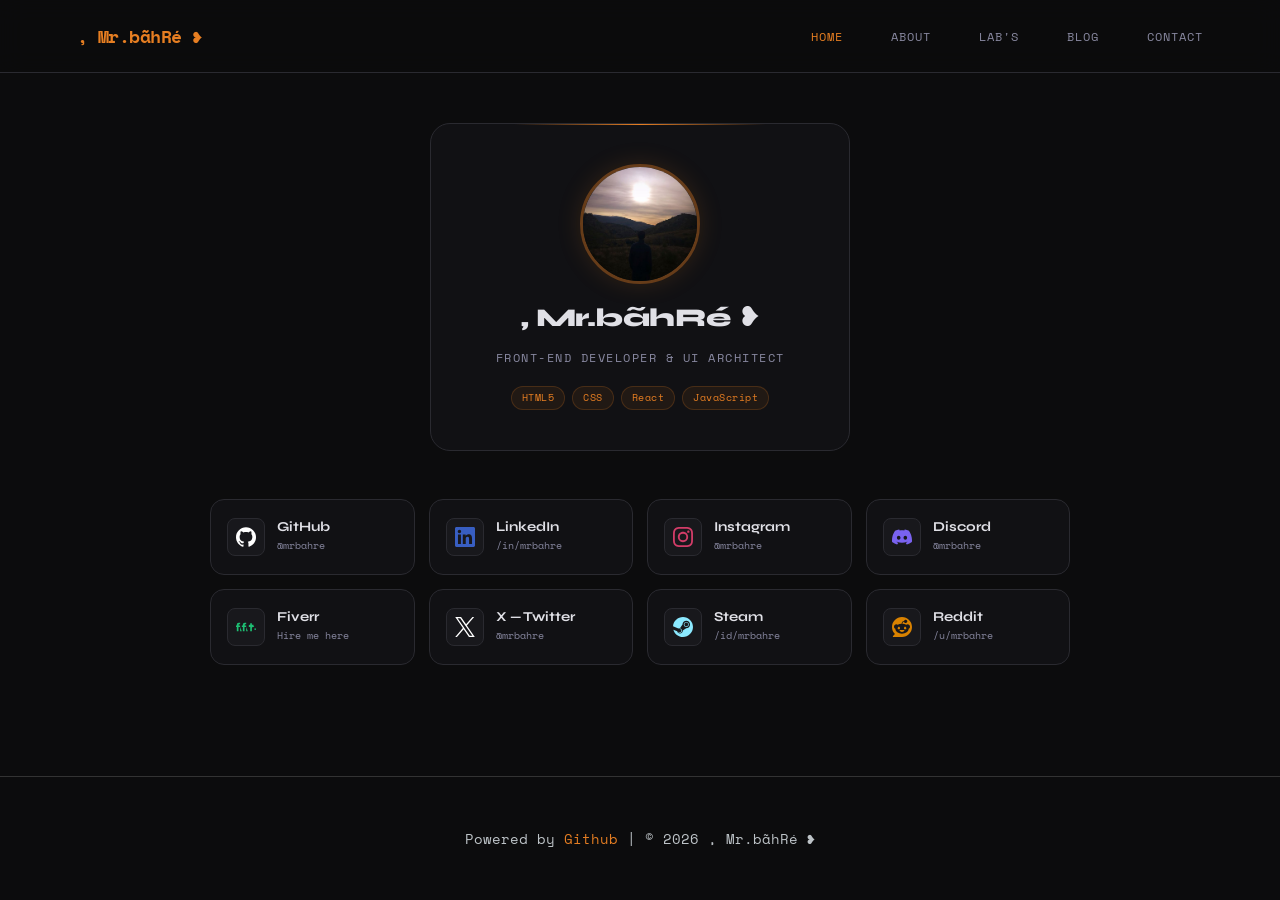
==== commit a548baba: "some updates" ====
--- a/index.html
+++ b/index.html
@@ -42,10 +42,10 @@
             <h1 class="home-name">, Mr.bãhRé ❥</h1>
             <p class="home-role">Front-end Developer &amp; UI Architect</p>
             <div class="home-stack">
+                <span>HTML5</span>
+                <span>CSS</span>
+                <span>React</span>
                 <span>JavaScript</span>
-                <span>React</span>
-                <span>Node.js</span>
-                <span>CSS</span>
             </div>
         </div>
 
--- a/style.css
+++ b/style.css
@@ -2090,4 +2090,4 @@
     .contact-title, .about-title { font-size: 2.2rem; }
     .home-grid { grid-template-columns: repeat(2, 1fr); }
     .home-name { font-size: 1.5rem; }
-}+}
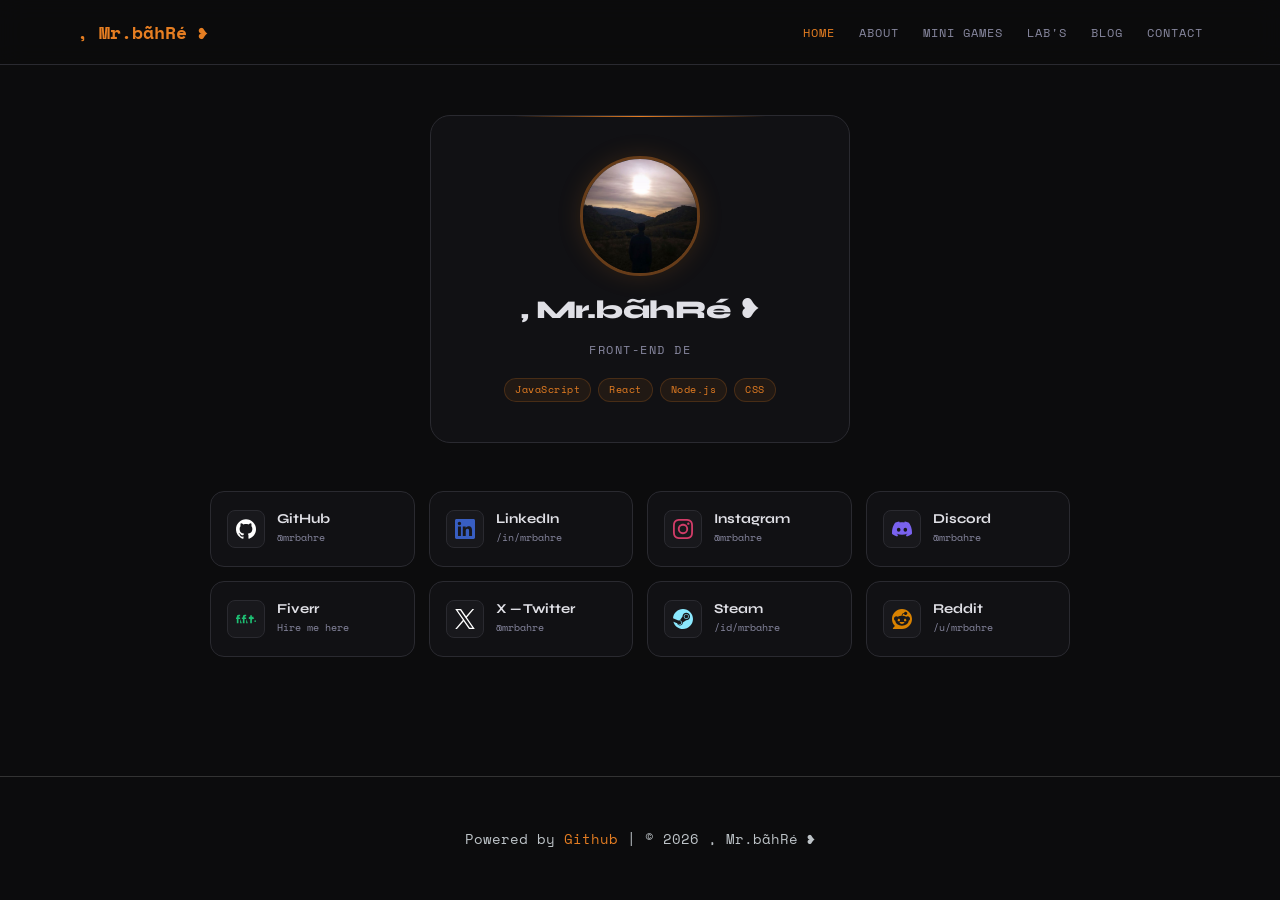
==== commit 6955e8fe: "The biggest change in this commit is the addition of a new "Mini Games" page, which is linked in the" ====
--- a/index.html
+++ b/index.html
@@ -2,7 +2,7 @@
 <html lang="en">
 <head>
     <meta charset="UTF-8">
-    <meta name="viewport" content="width=device-width, initial-scale=1.0">
+    <meta name="viewport" content="width=device-width, initial-scale=1.0, maximum-scale=5.0">
     <title>Mr.bãhRé | Personal Website</title>
     <link rel="stylesheet" href="style.css">
     <link rel="preconnect" href="https://fonts.googleapis.com">
@@ -25,6 +25,7 @@
             <ul class="nav-links">
                 <li><a href="index.html" class="active">Home</a></li>
                 <li><a href="about.html">About</a></li>
+                <li><a href="minigames.html">Mini Games</a></li>
                 <li><a href="lab.html">Lab's</a></li>
                 <li><a href="blog.html">Blog</a></li>
                 <li><a href="contact.html">Contact</a></li>
@@ -42,10 +43,10 @@
             <h1 class="home-name">, Mr.bãhRé ❥</h1>
             <p class="home-role">Front-end Developer &amp; UI Architect</p>
             <div class="home-stack">
-                <span>HTML5</span>
+                <span>JavaScript</span>
+                <span>React</span>
+                <span>Node.js</span>
                 <span>CSS</span>
-                <span>React</span>
-                <span>JavaScript</span>
             </div>
         </div>
 
--- a/style.css
+++ b/style.css
@@ -49,6 +49,7 @@
     color: var(--text-primary);
     font-family: 'Montserrat', 'Tajawal', sans-serif;
     line-height: 1.6;
+    overflow-x: hidden;
 }
 
 .orange-text {
@@ -73,37 +74,46 @@
     display: flex;
     justify-content: space-between;
     align-items: center;
-    padding: 25px 8%;
-    background-color: rgba(0, 0, 0, 0.3);
+    padding: 18px 6%;
+    background: rgba(12,12,13,0.92);
+    backdrop-filter: blur(12px);
+    border-bottom: 1px solid var(--border);
+    position: sticky;
+    top: 0;
+    z-index: 100;
+    width: 100%;
+    box-sizing: border-box;
 }
 
 .logo {
-    font-size: 1.6rem;
+    font-family: var(--mono);
+    font-size: 1.1rem;
     font-weight: bold;
-    color: var(--accent-orange);
+    color: var(--orange);
+    white-space: nowrap;
 }
 
 .nav-links {
     display: flex;
     list-style: none;
-}
-
-.nav-links li {
-    margin-left: 20px;
-}
+    gap: 24px;
+    flex-wrap: wrap;
+}
+
+.nav-links li { margin-left: 0; }
 
 .nav-links a {
     text-decoration: none;
-    color: var(--accent-orange);
-    font-size: 0.9rem;
-    transition: 0.3s;
-}
-
-.nav-links a:hover {
+    color: var(--txt2);
+    font-family: var(--mono);
+    font-size: 0.78rem;
     letter-spacing: 1px;
-    filter: brightness(1.2);
-    color: var(--text-primary);
-}
+    text-transform: uppercase;
+    transition: color 0.2s;
+}
+
+.nav-links a:hover,
+.nav-links a.active { color: var(--orange); }
 
 /* ==========================================================================
    4. HERO & BIO SECTION (Legacy profile pic helper)
@@ -163,31 +173,6 @@
             min-height: 100vh;
         }
 
-        /* ── HEADER ── */
-        header {
-            display: flex;
-            justify-content: space-between;
-            align-items: center;
-            padding: 22px 6%;
-            border-bottom: 1px solid var(--border);
-            position: sticky;
-            top: 0;
-            background: rgba(12,12,13,0.92);
-            backdrop-filter: blur(12px);
-            z-index: 100;
-        }
-        .logo { font-family: var(--mono); font-size: 1.1rem; color: var(--orange); }
-        .nav-links { display: flex; list-style: none; gap: 28px; }
-        .nav-links a {
-            text-decoration: none;
-            color: var(--txt2);
-            font-family: var(--mono);
-            font-size: 0.78rem;
-            letter-spacing: 1px;
-            text-transform: uppercase;
-            transition: color 0.2s;
-        }
-        .nav-links a:hover, .nav-links a.active { color: var(--orange); }
 
         /* ── MAIN LAYOUT ── */
         .blog-wrap {
@@ -620,31 +605,6 @@
             min-height: 100vh;
         }
 
-        /* ── HEADER ── */
-        header {
-            display: flex;
-            justify-content: space-between;
-            align-items: center;
-            padding: 22px 6%;
-            border-bottom: 1px solid var(--border);
-            position: sticky;
-            top: 0;
-            background: rgba(12,12,13,0.92);
-            backdrop-filter: blur(12px);
-            z-index: 100;
-        }
-        .logo { font-family: var(--mono); font-size: 1.1rem; color: var(--orange); }
-        .nav-links { display: flex; list-style: none; gap: 28px; }
-        .nav-links a {
-            text-decoration: none;
-            color: var(--txt2);
-            font-family: var(--mono);
-            font-size: 0.78rem;
-            letter-spacing: 1px;
-            text-transform: uppercase;
-            transition: color 0.2s;
-        }
-        .nav-links a:hover { color: var(--orange); }
 
         /* ── PROGRESS BAR ── */
         #read-progress {
@@ -805,6 +765,8 @@
             margin: 28px 0;
             font-family: var(--mono);
             font-size: 0.82rem;
+            display: block;
+            overflow-x: auto;
         }
         .post-body th, .post-body td {
             border: 1px solid var(--border);
@@ -937,10 +899,6 @@
             color: var(--txt2);
         }
         footer a { color: var(--orange); text-decoration: none; }
-
-        /* ── RESPONSIVE ── */
-        @media (max-width: 900px) {
-            .post-wrap { grid-template-columns: 1fr; }
             .post-sidebar { position: static; }
         }
 
@@ -1045,10 +1003,7 @@
     background-color: var(--accent-orange); 
     animation: blink 1s infinite;
 }
-/* --- جعل الـ Footer في الأسفل دائماً --- */
-main {
-    flex: 1; /* هذا يضمن دفع الفوتر للأسفل */
-}
+
 
 
 /* --- تنسيق الـ Terminal التفاعلي (بدون خانة إدخال مرئية) --- */
@@ -1107,36 +1062,6 @@
             min-height: 100vh;
         }
 
-        /* ── HEADER ── */
-        header {
-            display: flex;
-            justify-content: space-between;
-            align-items: center;
-            padding: 22px 6%;
-            border-bottom: 1px solid var(--border);
-            position: sticky;
-            top: 0;
-            background: rgba(12,12,13,0.92);
-            backdrop-filter: blur(12px);
-            z-index: 100;
-        }
-        .logo {
-            font-family: var(--mono);
-            font-size: 1.1rem;
-            color: var(--orange);
-            letter-spacing: -0.5px;
-        }
-        .nav-links { display: flex; list-style: none; gap: 28px; }
-        .nav-links a {
-            text-decoration: none;
-            color: var(--txt2);
-            font-family: var(--mono);
-            font-size: 0.78rem;
-            letter-spacing: 1px;
-            text-transform: uppercase;
-            transition: color 0.2s;
-        }
-        .nav-links a:hover, .nav-links a.active { color: var(--orange); }
 
         /* ── MAIN LAYOUT ── */
         .lab-wrap {
@@ -1468,15 +1393,6 @@
             color: var(--txt2);
         }
         footer a { color: var(--orange); text-decoration: none; }
-
-        /* ── RESPONSIVE ── */
-        @media (max-width: 960px) {
-            .projects-grid { grid-template-columns: repeat(2, 1fr); }
-            .lab-hero { grid-template-columns: 1fr; }
-            .lab-status-panel { display: none; }
-        }
-        @media (max-width: 600px) {
-            .projects-grid { grid-template-columns: 1fr; }
             .lab-title { font-size: 2.2rem; }
         }
 /* ==========================================================================
@@ -2072,22 +1988,555 @@
    - Grouped together to handle all mobile/tablet breakpoint adjustments.
    ========================================================================== */
 
-/* Max-width: 900px (Tablets) */
-@media (max-width: 900px) {
-    .projects-grid { grid-template-columns: repeat(2, 1fr); }
-    .contact-hero, .about-hero { grid-template-columns: 1fr; }
-    .contact-status-panel, .about-info-panel { display: none; }
-    .home-grid { grid-template-columns: repeat(2, 1fr); }
-}
-
-/* Max-width: 800px */
-@media (max-width: 800px) {
-    .contact-grid { grid-template-columns: 1fr; }
-}
-
-/* Max-width: 600px */
-@media (max-width: 600px) {
-    .contact-title, .about-title { font-size: 2.2rem; }
-    .home-grid { grid-template-columns: repeat(2, 1fr); }
-    .home-name { font-size: 1.5rem; }
-}
+/* ==========================================================================
+   TRANSLATE BAR
+   ========================================================================== */
+.translate-bar {
+    display: flex;
+    align-items: center;
+    gap: 10px;
+    margin-bottom: 32px;
+    flex-wrap: wrap;
+}
+
+.translate-label {
+    font-family: var(--mono);
+    font-size: 0.68rem;
+    color: var(--txt2);
+    letter-spacing: 1px;
+    text-transform: uppercase;
+    margin-right: 4px;
+}
+
+.translate-btn {
+    background: var(--bg2);
+    border: 1px solid var(--border);
+    color: var(--txt2);
+    font-family: var(--mono);
+    font-size: 0.72rem;
+    padding: 7px 16px;
+    border-radius: 20px;
+    cursor: pointer;
+    transition: all 0.2s;
+    letter-spacing: 0.5px;
+    display: flex;
+    align-items: center;
+    gap: 6px;
+}
+
+.translate-btn:hover {
+    border-color: var(--orange);
+    color: var(--orange);
+}
+
+.translate-btn.active {
+    background: var(--orange);
+    border-color: var(--orange);
+    color: #111;
+    font-weight: 700;
+}
+
+/* RTL adjustments when Arabic is active */
+[dir="rtl"] .post-body { text-align: right; }
+[dir="rtl"] .post-cat::before { display: none; }
+[dir="rtl"] .post-body h2::before { margin-right: 0; margin-left: 12px; }
+[dir="rtl"] .post-meta-bar { flex-direction: row-reverse; flex-wrap: wrap; }
+[dir="rtl"] .back-link { flex-direction: row-reverse; }
+[dir="rtl"] .post-body ul,
+[dir="rtl"] .post-body ol { padding-right: 24px; padding-left: 0; }
+[dir="rtl"] .post-body blockquote {
+    border-left: none;
+    border-right: 3px solid var(--orange);
+    border-radius: 10px 0 0 10px;
+}
+[dir="rtl"] .sidebar-info-row { flex-direction: row-reverse; }
+[dir="rtl"] .toc-list a { flex-direction: row-reverse; }
+[dir="rtl"] .translate-bar { flex-direction: row-reverse; }
+
+
+/* ==========================================================================
+   MINI GAMES PAGE
+   ========================================================================== */
+/* ── PAGE SPECIFIC ── */
+.mg-wrap {
+    max-width: 1280px;
+    margin: 0 auto;
+    padding: 60px 6% 100px;
+}
+
+/* ── HERO HEADER ── */
+.mg-hero {
+    display: grid;
+    grid-template-columns: 1fr auto;
+    align-items: end;
+    gap: 20px;
+    margin-bottom: 80px;
+    padding-bottom: 32px;
+    border-bottom: 1px solid var(--border);
+}
+.mg-eyebrow {
+    font-family: var(--mono);
+    font-size: 0.72rem;
+    color: var(--orange);
+    letter-spacing: 3px;
+    text-transform: uppercase;
+    margin-bottom: 14px;
+    display: flex;
+    align-items: center;
+    gap: 10px;
+}
+.mg-eyebrow::before {
+    content: '';
+    display: inline-block;
+    width: 24px; height: 1px;
+    background: var(--orange);
+}
+.mg-title {
+    font-family: var(--sans);
+    font-size: clamp(2.8rem, 5vw, 4.5rem);
+    font-weight: 800;
+    line-height: 1;
+    color: var(--txt);
+    letter-spacing: -2px;
+}
+.mg-title span { color: var(--orange); }
+
+.mg-status-panel {
+    background: var(--bg2);
+    border: 1px solid var(--border);
+    border-radius: 10px;
+    padding: 18px 24px;
+    font-family: var(--mono);
+    font-size: 0.72rem;
+    color: var(--txt2);
+    min-width: 220px;
+}
+
+/* ── CENTER STAGE ── */
+.mg-stage {
+    display: flex;
+    flex-direction: column;
+    align-items: center;
+    justify-content: center;
+    gap: 48px;
+    min-height: 460px;
+}
+
+/* ── UNDER WORK BADGE ── */
+.uw-badge {
+    display: flex;
+    flex-direction: column;
+    align-items: center;
+    gap: 20px;
+}
+
+.uw-label {
+    font-family: var(--mono);
+    font-size: 0.7rem;
+    color: var(--orange);
+    letter-spacing: 4px;
+    text-transform: uppercase;
+    opacity: 0.7;
+}
+
+.uw-title {
+    font-family: var(--sans);
+    font-size: clamp(2rem, 4vw, 3.2rem);
+    font-weight: 800;
+    color: var(--txt);
+    letter-spacing: -1px;
+    text-align: center;
+}
+
+.uw-title span { color: var(--orange); }
+
+.uw-sub {
+    font-family: var(--mono);
+    font-size: 0.78rem;
+    color: var(--txt2);
+    text-align: center;
+    max-width: 380px;
+    line-height: 1.7;
+}
+
+/* ── PROGRESS BAR ── */
+.uw-progress-wrap {
+    width: 280px;
+    background: var(--bg3);
+    border: 1px solid var(--border);
+    border-radius: 20px;
+    overflow: hidden;
+    height: 8px;
+}
+.uw-progress-bar {
+    height: 100%;
+    width: 0%;
+    background: linear-gradient(90deg, var(--orange), #f5a623);
+    border-radius: 20px;
+    animation: progressFill 3s ease-in-out infinite alternate;
+}
+@keyframes progressFill {
+    0%   { width: 15%; }
+    100% { width: 72%; }
+}
+
+/* ── LEGO BUILDER SVG ── */
+.lego-scene {
+    position: relative;
+    width: 220px;
+    height: 300px;
+}
+
+/* Body bounce */
+.lego-body-group {
+    animation: bodyBounce 1.8s ease-in-out infinite;
+    transform-origin: 110px 280px;
+}
+@keyframes bodyBounce {
+    0%, 100% { transform: translateY(0px); }
+    50%       { transform: translateY(-6px); }
+}
+
+/* Arm swing — hammer arm */
+.lego-arm-right {
+    animation: hammerSwing 0.9s ease-in-out infinite;
+    transform-origin: 148px 168px;
+}
+@keyframes hammerSwing {
+    0%   { transform: rotate(-35deg); }
+    50%  { transform: rotate(20deg); }
+    100% { transform: rotate(-35deg); }
+}
+
+/* Left arm subtle sway */
+.lego-arm-left {
+    animation: armSway 1.8s ease-in-out infinite;
+    transform-origin: 72px 168px;
+}
+@keyframes armSway {
+    0%, 100% { transform: rotate(8deg); }
+    50%       { transform: rotate(-5deg); }
+}
+
+/* Head tilt */
+.lego-head-group {
+    animation: headTilt 1.8s ease-in-out infinite;
+    transform-origin: 110px 112px;
+}
+@keyframes headTilt {
+    0%, 100% { transform: rotate(-2deg); }
+    50%       { transform: rotate(3deg); }
+}
+
+/* Helmet bob */
+.lego-helmet {
+    animation: helmetBob 0.9s ease-in-out infinite;
+    transform-origin: 110px 70px;
+}
+@keyframes helmetBob {
+    0%, 100% { transform: translateY(0); }
+    50%       { transform: translateY(-3px); }
+}
+
+/* Leg alternate steps */
+.lego-leg-left {
+    animation: legLeft 0.9s ease-in-out infinite;
+    transform-origin: 88px 238px;
+}
+.lego-leg-right {
+    animation: legRight 0.9s ease-in-out infinite;
+    transform-origin: 132px 238px;
+}
+@keyframes legLeft {
+    0%, 100% { transform: rotate(0deg); }
+    50%       { transform: rotate(6deg); }
+}
+@keyframes legRight {
+    0%, 100% { transform: rotate(0deg); }
+    50%       { transform: rotate(-6deg); }
+}
+
+/* Ground shadow pulse */
+.lego-shadow {
+    animation: shadowPulse 1.8s ease-in-out infinite;
+    transform-origin: 110px 300px;
+}
+@keyframes shadowPulse {
+    0%, 100% { transform: scaleX(1);   opacity: 0.25; }
+    50%       { transform: scaleX(0.7); opacity: 0.12; }
+}
+
+/* Spark particles */
+.spark {
+    animation: sparkFly 0.9s ease-out infinite;
+    opacity: 0;
+}
+.spark:nth-child(1) { animation-delay: 0s; }
+.spark:nth-child(2) { animation-delay: 0.3s; }
+.spark:nth-child(3) { animation-delay: 0.6s; }
+
+@keyframes sparkFly {
+    0%   { transform: translate(0,0) scale(1);   opacity: 1; }
+    100% { transform: translate(18px,-22px) scale(0); opacity: 0; }
+}
+
+/* ── RESPONSIVE ── */
+@media (max-width: 768px) {
+    .mg-hero        { grid-template-columns: 1fr; }
+    .mg-status-panel{ display: none; }
+    .mg-title       { font-size: 2.4rem; }
+    .mg-stage       { min-height: 360px; gap: 32px; }
+    .lego-scene     { width: 180px; height: 246px; transform: scale(0.82); transform-origin: top center; }
+}
+@media (max-width: 480px) {
+    .mg-wrap   { padding: 20px 4% 60px; }
+    .mg-title  { font-size: 1.9rem; }
+    .uw-title  { font-size: 1.6rem; }
+    .uw-sub    { font-size: 0.72rem; }
+    .uw-progress-wrap { width: 220px; }
+}
+
+/* ==========================================================================
+   GLOBAL OVERFLOW GUARD
+   ========================================================================== */
+*, *::before, *::after {
+    box-sizing: border-box;
+}
+
+html {
+    overflow-x: hidden;
+    width: 100%;
+    scroll-behavior: smooth;
+}
+
+body {
+    overflow-x: hidden;
+    width: 100%;
+    min-height: 100vh;
+}
+
+img, svg, video {
+    max-width: 100%;
+    height: auto;
+}
+
+/* All wraps should never overflow */
+.home-wrap, .about-wrap, .contact-wrap,
+.lab-wrap, .blog-wrap, .post-wrap {
+    width: 100%;
+    box-sizing: border-box;
+}
+
+/* ─────────────────────────────────────────────
+   DESKTOP LARGE — min 1280px
+───────────────────────────────────────────── */
+@media (min-width: 1280px) {
+    .home-grid         { grid-template-columns: repeat(4, 1fr); }
+    .projects-grid     { grid-template-columns: repeat(3, 1fr); }
+    .contact-grid      { grid-template-columns: repeat(3, 1fr); }
+}
+
+/* ─────────────────────────────────────────────
+   TABLET LARGE — max 1024px
+───────────────────────────────────────────── */
+@media (max-width: 1024px) {
+
+    /* === HEADER === */
+    header { padding: 16px 5%; }
+
+    /* === HOME === */
+    .home-main  { padding: 40px 5% 70px; }
+    .home-grid  { grid-template-columns: repeat(3, 1fr); max-width: 100%; }
+    .home-center { max-width: 100%; }
+
+    /* === LAB === */
+    .lab-wrap          { padding: 40px 5% 80px; }
+    .lab-hero          { grid-template-columns: 1fr; }
+    .lab-status-panel  { display: none; }
+    .projects-grid     { grid-template-columns: repeat(2, 1fr); }
+
+    /* === BLOG === */
+    .blog-wrap         { padding: 40px 5% 80px; }
+    .featured-post     { grid-template-columns: 1fr; }
+    .featured-img-pane { min-height: 180px; }
+    .blog-cta          { flex-direction: column; gap: 20px; }
+
+    /* === POST PAGES === */
+    .post-wrap    { grid-template-columns: 1fr; padding: 40px 5% 80px; }
+    .post-sidebar { position: static; }
+
+    /* === CONTACT === */
+    .contact-wrap         { padding: 40px 5% 80px; }
+    .contact-hero         { grid-template-columns: 1fr; }
+    .contact-status-panel { display: none; }
+
+    /* === ABOUT === */
+    .about-wrap        { padding: 40px 5% 80px; }
+    .about-hero        { grid-template-columns: 1fr; }
+    .about-info-panel  { display: none; }
+}
+
+/* ─────────────────────────────────────────────
+   TABLET SMALL — max 768px
+───────────────────────────────────────────── */
+@media (max-width: 768px) {
+
+    /* === HEADER === */
+    header {
+        padding: 14px 5%;
+        flex-wrap: wrap;
+        gap: 10px;
+    }
+    .logo          { font-size: 1rem; }
+    .nav-links     { gap: 12px; flex-wrap: wrap; }
+    .nav-links li  { margin-left: 0; }
+    .nav-links a   { font-size: 0.72rem; letter-spacing: 0.5px; }
+
+    /* === HOME === */
+    .home-main   { padding: 28px 5% 60px; gap: 28px; }
+    .home-grid   { grid-template-columns: repeat(2, 1fr); gap: 12px; }
+    .home-center { padding: 28px 22px; gap: 12px; }
+    .home-avatar { width: 100px; height: 100px; }
+    .home-name   { font-size: 1.4rem; }
+
+    /* === LAB === */
+    .lab-title      { font-size: 2.2rem; letter-spacing: -1px; }
+    .filter-bar     { gap: 8px; }
+    .filter-btn     { font-size: 0.68rem; padding: 5px 12px; }
+    .projects-grid  { grid-template-columns: 1fr; }
+    .card-actions   { flex-direction: row; }
+
+    /* === BLOG === */
+    .blog-title          { font-size: 2.2rem; letter-spacing: -1px; }
+    .blog-header         { flex-direction: column; align-items: flex-start; gap: 12px; }
+    .posts-grid          { grid-template-columns: 1fr; }
+    .blog-cta            { padding: 24px; }
+    .featured-content    { padding: 24px 20px; }
+    .featured-post-title { font-size: 1.4rem; }
+
+    /* === POST PAGES === */
+    .post-wrap     { padding: 32px 5% 70px; }
+    .post-title    { font-size: 1.6rem; }
+    .post-banner   { height: 180px; font-size: 4rem; }
+    .post-meta-bar { gap: 8px; font-size: 0.64rem; flex-wrap: wrap; }
+    .back-link     { margin-bottom: 28px; }
+
+    /* === CONTACT === */
+    .contact-title  { font-size: 2.2rem; letter-spacing: -1px; }
+    .contact-grid   { grid-template-columns: 1fr; gap: 14px; }
+    .social-links-bar { gap: 8px; flex-wrap: wrap; }
+
+    /* === ABOUT === */
+    .about-title    { font-size: 2.2rem; letter-spacing: -1px; }
+    .terminal-body  { padding: 18px 16px; }
+
+    /* === FOOTER === */
+    footer { padding: 28px 5%; font-size: 0.74rem; }
+}
+
+/* ─────────────────────────────────────────────
+   MOBILE — max 480px
+───────────────────────────────────────────── */
+@media (max-width: 480px) {
+
+    /* === HEADER — stack vertically === */
+    header {
+        flex-direction: column;
+        align-items: flex-start;
+        padding: 12px 5%;
+        gap: 8px;
+    }
+    .logo        { font-size: 0.95rem; }
+    .nav-links   { gap: 8px; }
+    .nav-links a { font-size: 0.68rem; }
+
+    /* === HOME === */
+    .home-main      { padding: 20px 4% 50px; gap: 20px; }
+    .home-grid      { grid-template-columns: repeat(2, 1fr); gap: 9px; }
+    .home-center    { padding: 20px 14px; gap: 10px; border-radius: 14px; }
+    .home-avatar    { width: 84px; height: 84px; }
+    .home-name      { font-size: 1.15rem; letter-spacing: -0.3px; }
+    .home-role      { font-size: 0.6rem; letter-spacing: 1px; }
+    .home-stack     { gap: 5px; }
+    .home-stack span{ font-size: 0.55rem; padding: 2px 7px; }
+    .hcard          { padding: 12px 10px; gap: 8px; border-radius: 10px; }
+    .hcard-icon     { width: 30px; height: 30px; border-radius: 6px; }
+    .hcard .social-icon { width: 15px; height: 15px; }
+    .hcard-info h4  { font-size: 0.72rem; }
+    .hcard-info p   { font-size: 0.55rem; }
+
+    /* === LAB === */
+    .lab-wrap         { padding: 20px 4% 60px; }
+    .lab-title        { font-size: 1.8rem; letter-spacing: -1px; }
+    .lab-eyebrow      { font-size: 0.62rem; }
+    .card-title       { font-size: 0.95rem; }
+    .card-desc        { font-size: 0.82rem; }
+    .card-actions     { flex-direction: column; gap: 8px; }
+    .btn-demo,
+    .btn-code         { width: 100%; text-align: center; justify-content: center; }
+    .results-meta     { font-size: 0.65rem; }
+
+    /* === BLOG === */
+    .blog-wrap           { padding: 20px 4% 60px; }
+    .blog-title          { font-size: 1.8rem; letter-spacing: -1px; }
+    .featured-content    { padding: 20px 16px; }
+    .featured-post-title { font-size: 1.15rem; }
+    .featured-post-desc  { font-size: 0.88rem; }
+    .blog-cta            { padding: 18px 16px; }
+    .cta-title           { font-size: 1.15rem; }
+    .cta-desc            { font-size: 0.84rem; }
+    .cta-btn             { padding: 11px 16px; font-size: 0.72rem; }
+    .post-card-title     { font-size: 1rem; }
+
+    /* === POST PAGES === */
+    .post-wrap      { padding: 20px 4% 60px; }
+    .post-title     { font-size: 1.25rem; letter-spacing: -0.3px; }
+    .post-banner    { height: 130px; font-size: 2.8rem; border-radius: 10px; }
+    .post-body      { font-size: 0.92rem; line-height: 1.75; }
+    .post-body .intro { font-size: 1rem; }
+    .post-body h2   { font-size: 1.1rem; margin-top: 32px; }
+    .post-body blockquote { padding: 14px 16px; font-size: 0.92rem; }
+    .post-body table { font-size: 0.72rem; }
+    .post-body th,
+    .post-body td   { padding: 7px 9px; }
+    .post-meta-bar  { font-size: 0.6rem; gap: 6px; }
+    .sidebar-section { padding: 16px; }
+    .translate-bar  { gap: 8px; }
+    .translate-btn  { font-size: 0.65rem; padding: 6px 12px; }
+
+    /* === CONTACT === */
+    .contact-wrap       { padding: 20px 4% 60px; }
+    .contact-title      { font-size: 1.8rem; letter-spacing: -1px; }
+    .contact-card       { padding: 22px 16px; border-radius: 12px; }
+    .card-status        { font-size: 0.65rem; }
+    .social-links-bar a { font-size: 0.62rem; padding: 4px 9px; }
+
+    /* === ABOUT === */
+    .about-wrap     { padding: 20px 4% 60px; }
+    .about-title    { font-size: 1.8rem; letter-spacing: -1px; }
+    .terminal-body  { padding: 14px 12px; font-size: 0.78rem; }
+    .terminal-title { font-size: 0.65rem; }
+    #terminal-input { font-size: 0.78rem; }
+    .status-load    { font-size: 0.75rem; }
+    .response       { font-size: 0.78rem; }
+
+    /* === FOOTER === */
+    footer { padding: 22px 4%; font-size: 0.7rem; }
+
+    /* === BACK TO TOP === */
+    #back-to-top { width: 34px; height: 34px; font-size: 0.9rem; bottom: 18px; right: 16px; }
+}
+
+/* ─────────────────────────────────────────────
+   MOBILE XS — max 360px
+───────────────────────────────────────────── */
+@media (max-width: 360px) {
+    .home-grid   { grid-template-columns: repeat(2, 1fr); gap: 7px; }
+    .hcard       { padding: 10px 8px; }
+    .hcard-icon  { width: 26px; height: 26px; }
+    .hcard-info h4 { font-size: 0.65rem; }
+    .hcard-info p  { display: none; }
+    .home-name   { font-size: 1rem; }
+    .contact-grid { gap: 10px; }
+    .nav-links a  { font-size: 0.62rem; }
+}
